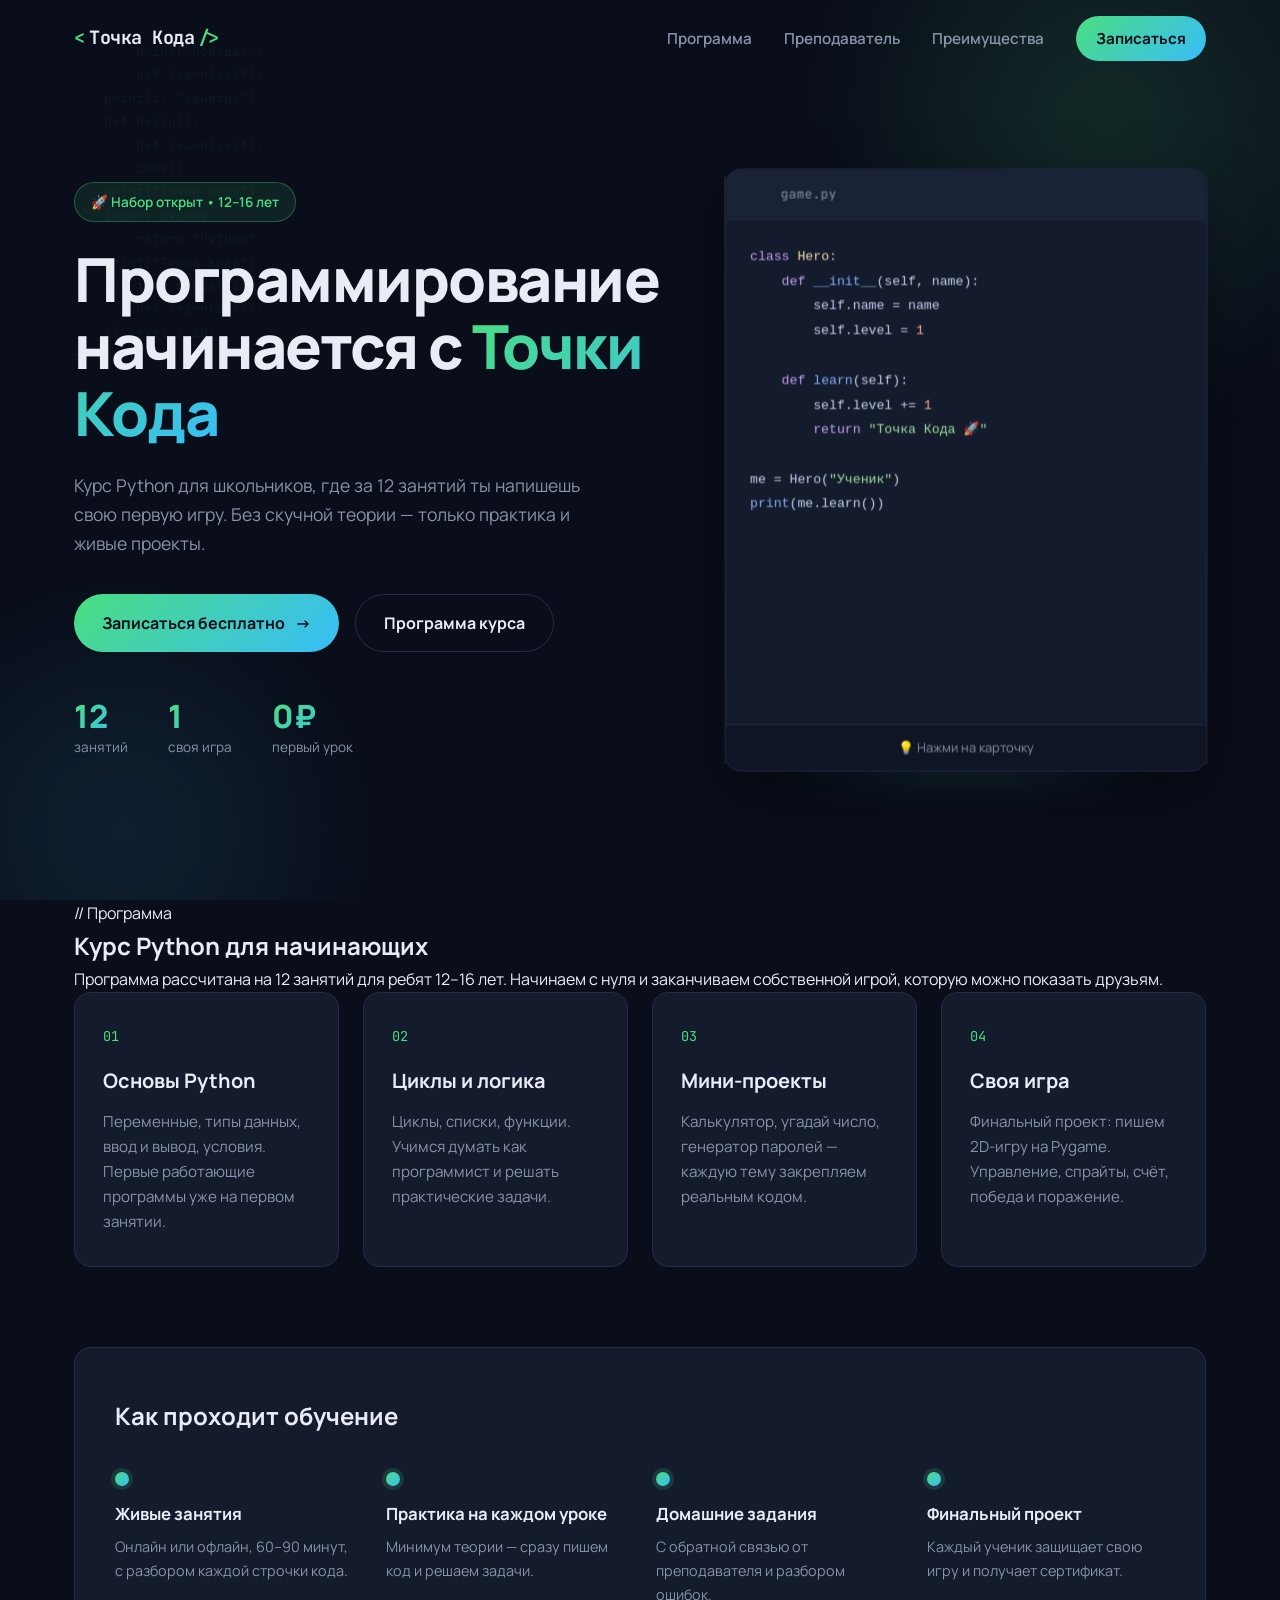
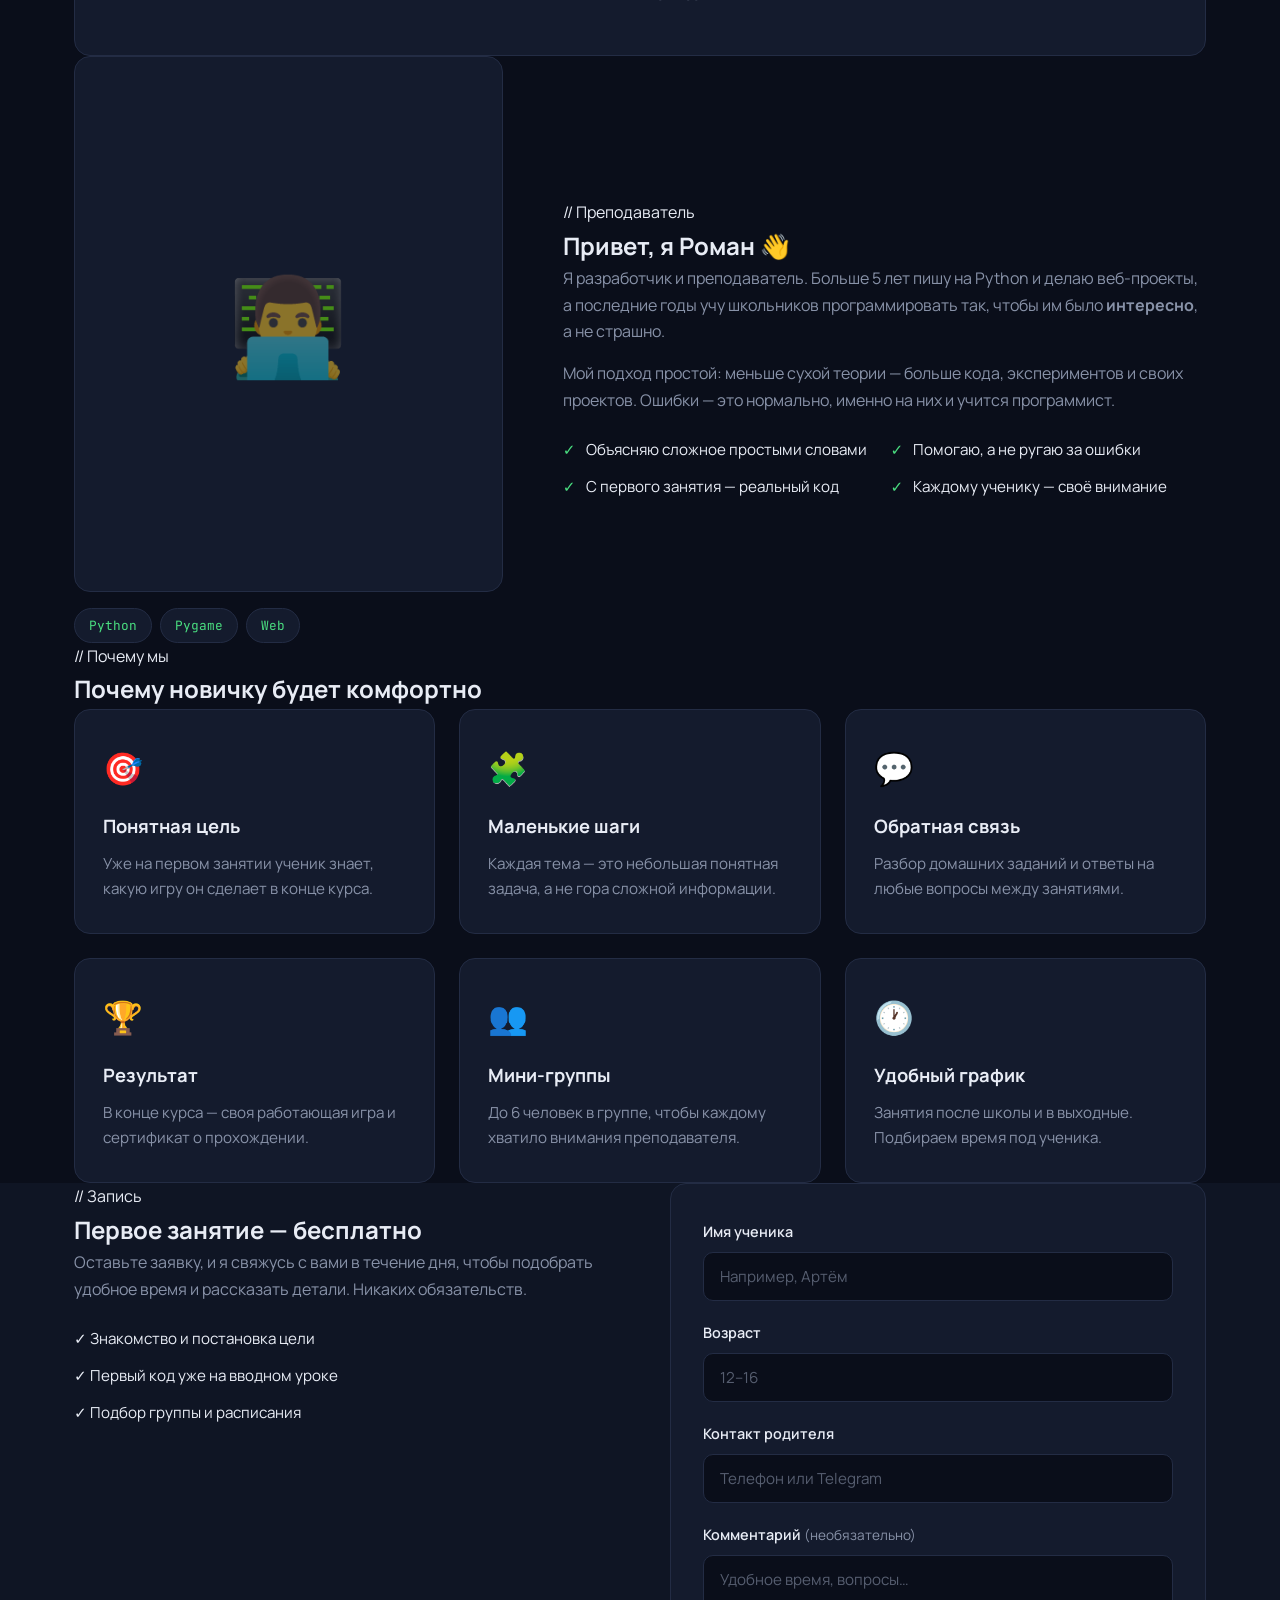
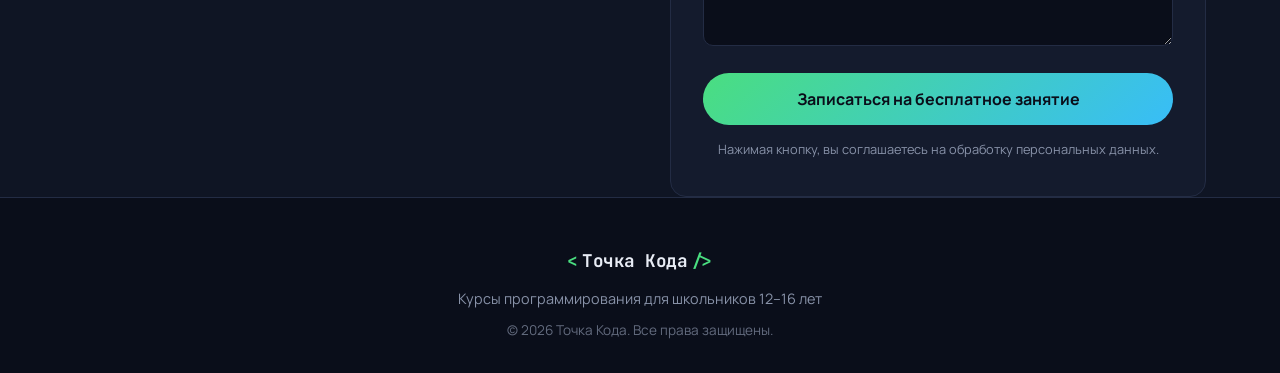
==== index.html @ 263e60bb "Update index.html" ====
<!DOCTYPE html>
<html lang="ru">
<head>
    <meta charset="UTF-8">
    <meta name="viewport" content="width=device-width, initial-scale=1.0">
    <title>Точка Кода — Курсы программирования для школьников</title>
    <meta name="description" content="Курс Python для начинающих 12–16 лет. Практика, своя игра и 12 занятий. Первое занятие бесплатно!">
    <link rel="stylesheet" href="style.css">
    <link rel="preconnect" href="https://fonts.googleapis.com">
    <link rel="preconnect" href="https://fonts.gstatic.com" crossorigin>
    <link href="https://fonts.googleapis.com/css2?family=JetBrains+Mono:wght@400;700&family=Manrope:wght@400;600;700;800&display=swap" rel="stylesheet">
</head>
<body>

<!-- ============ HEADER ============ -->
<header class="header" id="header">
    <div class="container header__inner">
        <a href="#hero" class="logo">
            <span class="logo__bracket">&lt;</span>
            <span class="logo__text">Точка Кода</span>
            <span class="logo__bracket">/&gt;</span>
        </a>

        <nav class="nav" id="nav">
            <a href="#program" class="nav__link">Программа</a>
            <a href="#teacher" class="nav__link">Преподаватель</a>
            <a href="#advantages" class="nav__link">Преимущества</a>
            <a href="#signup" class="nav__link nav__link--cta">Записаться</a>
        </nav>

        <button class="burger" id="burger" aria-label="Меню">
            <span></span><span></span><span></span>
        </button>
    </div>
</header>

<!-- ============ HERO ============ -->
<section class="hero" id="hero">
    <div class="hero__bg">
        <div class="hero__code-lines" id="codeLines"></div>
    </div>

    <div class="container hero__inner">
        <div class="hero__content">
            <div class="hero__badge">🚀 Набор открыт • 12–16 лет</div>
            <h1 class="hero__title">
                Программирование<br>
                начинается с <span class="accent">Точки Кода</span>
            </h1>
            <p class="hero__subtitle">
                Курс Python для школьников, где за 12 занятий ты напишешь свою первую игру.
                Без скучной теории — только практика и живые проекты.
            </p>
            <div class="hero__actions">
                <a href="#signup" class="btn btn--primary">
                    Записаться бесплатно
                    <span class="btn__arrow">→</span>
                </a>
                <a href="#program" class="btn btn--ghost">Программа курса</a>
            </div>
            <div class="hero__stats">
                <div class="stat">
                    <div class="stat__num">12</div>
                    <div class="stat__label">занятий</div>
                </div>
                <div class="stat">
                    <div class="stat__num">1</div>
                    <div class="stat__label">своя игра</div>
                </div>
                <div class="stat">
                    <div class="stat__num">0₽</div>
                    <div class="stat__label">первый урок</div>
                </div>
            </div>
        </div>

        <!-- ====== ОБЪЁМНАЯ 3D-КАРТОЧКА ====== -->
        <div class="hero__visual">
            <div class="flip-scene" id="flipScene" tabindex="0" role="button" aria-label="Перевернуть карточку">
                <div class="flip-tilt" id="flipTilt">
                    <div class="flip-card" id="flipCard">

                        <!-- Тень под карточкой -->
                        <div class="flip-card__shadow"></div>

                        <!-- Боковые грани (толщина) -->
                        <div class="flip-card__edge flip-card__edge--right"></div>
                        <div class="flip-card__edge flip-card__edge--left"></div>
                        <div class="flip-card__edge flip-card__edge--top"></div>
                        <div class="flip-card__edge flip-card__edge--bottom"></div>

                        <!-- ЛИЦЕВАЯ СТОРОНА -->
                        <div class="flip-card__face flip-card__face--front">
                            <div class="flip-card__bar">
                                <span class="dot dot--red"></span>
                                <span class="dot dot--yellow"></span>
                                <span class="dot dot--green"></span>
                                <span class="flip-card__name">game.py</span>
                            </div>

                            <pre class="flip-card__body"><code><span class="c-key">class</span> <span class="c-cls">Hero</span>:
    <span class="c-key">def</span> <span class="c-fn">__init__</span>(self, name):
        self.name = name
        self.level = <span class="c-num">1</span>

    <span class="c-key">def</span> <span class="c-fn">learn</span>(self):
        self.level += <span class="c-num">1</span>
        <span class="c-key">return</span> <span class="c-str">"Точка Кода 🚀"</span>

me = Hero(<span class="c-str">"Ученик"</span>)
<span class="c-fn">print</span>(me.learn())</code></pre>

                            <div class="flip-card__hint">
                                <span>💡</span> Нажми на карточку
                            </div>

                            <div class="flip-card__shine" id="cardShine"></div>
                        </div>

                        <!-- ОБРАТНАЯ СТОРОНА -->
                        <div class="flip-card__face flip-card__face--back">
                            <div class="flip-card__back-glow"></div>

                            <div class="flip-card__back-head">
                                <div class="flip-card__logo">
                                    <span class="logo__bracket">&lt;</span>
                                    <span class="logo__text">Точка Кода</span>
                                    <span class="logo__bracket">/&gt;</span>
                                </div>
                                <div class="flip-card__subtitle">Курс Python для школьников</div>
                            </div>

                            <ul class="flip-card__features">
                                <li>
                                    <span class="flip-card__icon">🎯</span>
                                    <div>
                                        <b>12 занятий</b>
                                        <small>от нуля до своей игры</small>
                                    </div>
                                </li>
                                <li>
                                    <span class="flip-card__icon">⚡</span>
                                    <div>
                                        <b>Практика сразу</b>
                                        <small>первый код — на 1-м уроке</small>
                                    </div>
                                </li>
                                <li>
                                    <span class="flip-card__icon">👥</span>
                                    <div>
                                        <b>Мини-группы</b>
                                        <small>до 6 человек</small>
                                    </div>
                                </li>
                                <li>
                                    <span class="flip-card__icon">🎁</span>
                                    <div>
                                        <b>Первое занятие — 0₽</b>
                                        <small>без обязательств</small>
                                    </div>
                                </li>
                            </ul>

                            <a href="#signup" class="flip-card__cta">
                                Записаться
                                <span class="btn__arrow">→</span>
                            </a>

                            <div class="flip-card__hint flip-card__hint--back">
                                <span>↩</span> Нажми, чтобы вернуть
                            </div>

                            <div class="flip-card__shine"></div>
                        </div>

                    </div>
                </div>
            </div>
        </div>
        <!-- ====== /ОБЪЁМНАЯ 3D-КАРТОЧКА ====== -->
    </div>
</section>

<!-- ============ PROGRAM ============ -->
<section class="section" id="program">
    <div class="container">
        <div class="section__head reveal">
            <div class="section__tag">// Программа</div>
            <h2 class="section__title">Курс Python для начинающих</h2>
            <p class="section__lead">
                Программа рассчитана на 12 занятий для ребят 12–16 лет.
                Начинаем с нуля и заканчиваем собственной игрой, которую можно показать друзьям.
            </p>
        </div>

        <div class="program-grid">
            <div class="program-card reveal">
                <div class="program-card__num">01</div>
                <h3>Основы Python</h3>
                <p>Переменные, типы данных, ввод и вывод, условия. Первые работающие программы уже на первом занятии.</p>
            </div>
            <div class="program-card reveal">
                <div class="program-card__num">02</div>
                <h3>Циклы и логика</h3>
                <p>Циклы, списки, функции. Учимся думать как программист и решать практические задачи.</p>
            </div>
            <div class="program-card reveal">
                <div class="program-card__num">03</div>
                <h3>Мини-проекты</h3>
                <p>Калькулятор, угадай число, генератор паролей — каждую тему закрепляем реальным кодом.</p>
            </div>
            <div class="program-card reveal">
                <div class="program-card__num">04</div>
                <h3>Своя игра</h3>
                <p>Финальный проект: пишем 2D-игру на Pygame. Управление, спрайты, счёт, победа и поражение.</p>
            </div>
        </div>

        <div class="timeline reveal">
            <h3 class="timeline__title">Как проходит обучение</h3>
            <div class="timeline__items">
                <div class="timeline__item">
                    <div class="timeline__dot"></div>
                    <h4>Живые занятия</h4>
                    <p>Онлайн или офлайн, 60–90 минут, с разбором каждой строчки кода.</p>
                </div>
                <div class="timeline__item">
                    <div class="timeline__dot"></div>
                    <h4>Практика на каждом уроке</h4>
                    <p>Минимум теории — сразу пишем код и решаем задачи.</p>
                </div>
                <div class="timeline__item">
                    <div class="timeline__dot"></div>
                    <h4>Домашние задания</h4>
                    <p>С обратной связью от преподавателя и разбором ошибок.</p>
                </div>
                <div class="timeline__item">
                    <div class="timeline__dot"></div>
                    <h4>Финальный проект</h4>
                    <p>Каждый ученик защищает свою игру и получает сертификат.</p>
                </div>
            </div>
        </div>
    </div>
</section>

<!-- ============ TEACHER ============ -->
<section class="section section--alt" id="teacher">
    <div class="container teacher">
        <div class="teacher__photo reveal">
            <div class="teacher__photo-frame">
                <img src="images/teacher.jpg" alt="Преподаватель Роман" onerror="this.style.display='none'; this.parentElement.classList.add('no-photo');">
                <div class="teacher__placeholder">👨‍💻</div>
            </div>
            <div class="teacher__badges">
                <span>Python</span>
                <span>Pygame</span>
                <span>Web</span>
            </div>
        </div>

        <div class="teacher__content reveal">
            <div class="section__tag">// Преподаватель</div>
            <h2 class="section__title">Привет, я Роман 👋</h2>
            <p>
                Я разработчик и преподаватель. Больше 5 лет пишу на Python и делаю веб-проекты,
                а последние годы учу школьников программировать так, чтобы им было <b>интересно</b>,
                а не страшно.
            </p>
            <p>
                Мой подход простой: меньше сухой теории — больше кода, экспериментов и своих проектов.
                Ошибки — это нормально, именно на них и учится программист.
            </p>
            <div class="teacher__list">
                <div class="teacher__item"><span>✓</span> Объясняю сложное простыми словами</div>
                <div class="teacher__item"><span>✓</span> Помогаю, а не ругаю за ошибки</div>
                <div class="teacher__item"><span>✓</span> С первого занятия — реальный код</div>
                <div class="teacher__item"><span>✓</span> Каждому ученику — своё внимание</div>
            </div>
        </div>
    </div>
</section>

<!-- ============ ADVANTAGES ============ -->
<section class="section" id="advantages">
    <div class="container">
        <div class="section__head reveal">
            <div class="section__tag">// Почему мы</div>
            <h2 class="section__title">Почему новичку будет комфортно</h2>
        </div>

        <div class="advantages">
            <div class="advantage reveal">
                <div class="advantage__icon">🎯</div>
                <h3>Понятная цель</h3>
                <p>Уже на первом занятии ученик знает, какую игру он сделает в конце курса.</p>
            </div>
            <div class="advantage reveal">
                <div class="advantage__icon">🧩</div>
                <h3>Маленькие шаги</h3>
                <p>Каждая тема — это небольшая понятная задача, а не гора сложной информации.</p>
            </div>
            <div class="advantage reveal">
                <div class="advantage__icon">💬</div>
                <h3>Обратная связь</h3>
                <p>Разбор домашних заданий и ответы на любые вопросы между занятиями.</p>
            </div>
            <div class="advantage reveal">
                <div class="advantage__icon">🏆</div>
                <h3>Результат</h3>
                <p>В конце курса — своя работающая игра и сертификат о прохождении.</p>
            </div>
            <div class="advantage reveal">
                <div class="advantage__icon">👥</div>
                <h3>Мини-группы</h3>
                <p>До 6 человек в группе, чтобы каждому хватило внимания преподавателя.</p>
            </div>
            <div class="advantage reveal">
                <div class="advantage__icon">🕐</div>
                <h3>Удобный график</h3>
                <p>Занятия после школы и в выходные. Подбираем время под ученика.</p>
            </div>
        </div>
    </div>
</section>

<!-- ============ SIGNUP ============ -->
<section class="section section--cta" id="signup">
    <div class="container">
        <div class="signup reveal">
            <div class="signup__info">
                <div class="section__tag">// Запись</div>
                <h2 class="section__title">Первое занятие — бесплатно</h2>
                <p>
                    Оставьте заявку, и я свяжусь с вами в течение дня, чтобы подобрать удобное
                    время и рассказать детали. Никаких обязательств.
                </p>
                <ul class="signup__list">
                    <li>✓ Знакомство и постановка цели</li>
                    <li>✓ Первый код уже на вводном уроке</li>
                    <li>✓ Подбор группы и расписания</li>
                </ul>
            </div>

            <form
                class="form"
                id="signupForm"
                action="https://formspree.io/f/mvkzalkb"
                method="POST"
                novalidate
            >
                <!-- Служебные поля Formspree -->
                <input type="hidden" name="_subject" value="🎓 Новая заявка с сайта Точка Кода">
                <input type="hidden" name="_captcha" value="false">
                <input type="hidden" name="_language" value="ru">

                <div class="form__group">
                    <label for="name">Имя ученика</label>
                    <input type="text" id="name" name="name" placeholder="Например, Артём" required>
                    <span class="form__error" data-error-for="name"></span>
                </div>

                <div class="form__group">
                    <label for="age">Возраст</label>
                    <input type="number" id="age" name="age" placeholder="12–16" min="8" max="18" required>
                    <span class="form__error" data-error-for="age"></span>
                </div>

                <div class="form__group">
                    <label for="contact">Контакт родителя</label>
                    <input type="text" id="contact" name="contact" placeholder="Телефон или Telegram" required>
                    <span class="form__error" data-error-for="contact"></span>
                </div>

                <div class="form__group">
                    <label for="comment">Комментарий <span class="optional">(необязательно)</span></label>
                    <textarea id="comment" name="comment" rows="3" placeholder="Удобное время, вопросы…"></textarea>
                </div>

                <button type="submit" class="btn btn--primary btn--full">
                    Записаться на бесплатное занятие
                </button>

                <p class="form__note">
                    Нажимая кнопку, вы соглашаетесь на обработку персональных данных.
                </p>

                <div class="form__success" id="formSuccess">
                    ✅ Спасибо! Заявка отправлена. Я свяжусь с вами в ближайшее время.
                </div>

                <div class="form__error-global" id="formErrorGlobal">
                    ⚠️ Не удалось отправить заявку. Попробуйте ещё раз или напишите мне напрямую.
                </div>
            </form>
        </div>
    </div>
</section>

<!-- ============ FOOTER ============ -->
<footer class="footer">
    <div class="container footer__inner">
        <div class="footer__brand">
            <span class="logo__bracket">&lt;</span>
            <span class="logo__text">Точка Кода</span>
            <span class="logo__bracket">/&gt;</span>
        </div>
        <p class="footer__text">Курсы программирования для школьников 12–16 лет</p>
        <p class="footer__copy">© <span id="year"></span> Точка Кода. Все права защищены.</p>
    </div>
</footer>

<!-- Кнопка наверх -->
<button class="to-top" id="toTop" aria-label="Наверх">↑</button>

<script src="script.js"></script>
</body>
</html>
---- style.css ----
/* ============ RESET & BASE ============ */
*,
*::before,
*::after {
    box-sizing: border-box;
    margin: 0;
    padding: 0;
}

:root {
    --bg: #0a0e1a;
    --bg-alt: #0f1524;
    --surface: #141b2d;
    --surface-2: #1a2236;
    --border: #232c44;
    --text: #e8ecf5;
    --text-muted: #8892a8;
    --accent: #4ade80;
    --accent-2: #38bdf8;
    --accent-3: #a78bfa;
    --gradient: linear-gradient(135deg, #4ade80 0%, #38bdf8 100%);
    --radius: 16px;
    --radius-sm: 10px;
    --shadow: 0 20px 60px rgba(0, 0, 0, 0.4);
    --transition: 0.3s cubic-bezier(0.4, 0, 0.2, 1);
}

html {
    scroll-behavior: smooth;
    scroll-padding-top: 80px;
}

body {
    font-family: 'Manrope', system-ui, -apple-system, sans-serif;
    background: var(--bg);
    color: var(--text);
    line-height: 1.65;
    overflow-x: hidden;
    -webkit-font-smoothing: antialiased;
}

img { max-width: 100%; display: block; }
a { color: inherit; text-decoration: none; }

.container {
    max-width: 1180px;
    margin: 0 auto;
    padding: 0 24px;
}

.accent {
    background: var(--gradient);
    -webkit-background-clip: text;
    background-clip: text;
    -webkit-text-fill-color: transparent;
}

/* ============ HEADER ============ */
.header {
    position: fixed;
    top: 0; left: 0; right: 0;
    z-index: 100;
    padding: 16px 0;
    transition: var(--transition);
    background: rgba(10, 14, 26, 0);
    backdrop-filter: blur(0);
}

.header.scrolled {
    background: rgba(10, 14, 26, 0.85);
    backdrop-filter: blur(16px);
    border-bottom: 1px solid var(--border);
    padding: 12px 0;
}

.header__inner {
    display: flex;
    align-items: center;
    justify-content: space-between;
}

.logo {
    font-family: 'JetBrains Mono', monospace;
    font-weight: 700;
    font-size: 1.15rem;
    display: flex;
    gap: 4px;
    align-items: center;
    white-space: nowrap;
}

.logo__bracket { color: var(--accent); }
.logo__text { letter-spacing: -0.5px; }

.nav {
    display: flex;
    align-items: center;
    gap: 32px;
}

.nav__link {
    font-size: 0.95rem;
    font-weight: 600;
    color: var(--text-muted);
    transition: color var(--transition);
    position: relative;
}

.nav__link:hover { color: var(--text); }

.nav__link:not(.nav__link--cta)::after {
    content: '';
    position: absolute;
    left: 0; bottom: -6px;
    width: 0; height: 2px;
    background: var(--gradient);
    transition: width var(--transition);
}

.nav__link:not(.nav__link--cta):hover::after { width: 100%; }

.nav__link--cta {
    background: var(--gradient);
    color: #0a0e1a;
    padding: 10px 20px;
    border-radius: 100px;
    font-weight: 700;
    transition: transform var(--transition), box-shadow var(--transition);
}

.nav__link--cta:hover {
    transform: translateY(-2px);
    box-shadow: 0 8px 24px rgba(74, 222, 128, 0.35);
    color: #0a0e1a;
}

.burger {
    display: none;
    flex-direction: column;
    gap: 5px;
    background: none;
    border: none;
    cursor: pointer;
    padding: 8px;
}

.burger span {
    width: 24px; height: 2px;
    background: var(--text);
    border-radius: 2px;
    transition: var(--transition);
}

.burger.active span:nth-child(1) { transform: translateY(7px) rotate(45deg); }
.burger.active span:nth-child(2) { opacity: 0; }
.burger.active span:nth-child(3) { transform: translateY(-7px) rotate(-45deg); }

/* ============ HERO ============ */
.hero {
    position: relative;
    min-height: 100vh;
    display: flex;
    align-items: center;
    padding: 120px 0 80px;
    overflow: hidden;
}

.hero__bg {
    position: absolute;
    inset: 0;
    z-index: 0;
}

.hero__bg::before {
    content: '';
    position: absolute;
    top: -20%; right: -10%;
    width: 600px; height: 600px;
    background: radial-gradient(circle, rgba(74, 222, 128, 0.15) 0%, transparent 70%);
    filter: blur(40px);
}

.hero__bg::after {
    content: '';
    position: absolute;
    bottom: -20%; left: -10%;
    width: 500px; height: 500px;
    background: radial-gradient(circle, rgba(56, 189, 248, 0.12) 0%, transparent 70%);
    filter: blur(40px);
}

.hero__code-lines {
    position: absolute;
    inset: 0;
    font-family: 'JetBrains Mono', monospace;
    font-size: 13px;
    color: rgba(74, 222, 128, 0.06);
    overflow: hidden;
    pointer-events: none;
    white-space: pre;
    line-height: 1.8;
    padding: 40px;
    user-select: none;
}

.hero__inner {
    position: relative;
    z-index: 1;
    display: grid;
    grid-template-columns: 1.1fr 0.9fr;
    gap: 60px;
    align-items: center;
}

.hero__badge {
    display: inline-block;
    padding: 8px 16px;
    background: rgba(74, 222, 128, 0.1);
    border: 1px solid rgba(74, 222, 128, 0.3);
    border-radius: 100px;
    font-size: 0.85rem;
    font-weight: 600;
    color: var(--accent);
    margin-bottom: 24px;
    animation: fadeUp 0.6s ease both;
}

.hero__title {
    font-size: clamp(2.2rem, 5vw, 3.8rem);
    font-weight: 800;
    line-height: 1.1;
    letter-spacing: -1.5px;
    margin-bottom: 24px;
    animation: fadeUp 0.6s 0.1s ease both;
}

.hero__subtitle {
    font-size: 1.1rem;
    color: var(--text-muted);
    max-width: 540px;
    margin-bottom: 36px;
    animation: fadeUp 0.6s 0.2s ease both;
}

.hero__actions {
    display: flex;
    gap: 16px;
    flex-wrap: wrap;
    margin-bottom: 48px;
    animation: fadeUp 0.6s 0.3s ease both;
}

.btn {
    display: inline-flex;
    align-items: center;
    justify-content: center;
    gap: 10px;
    padding: 15px 28px;
    border-radius: 100px;
    font-family: inherit;
    font-size: 1rem;
    font-weight: 700;
    cursor: pointer;
    border: none;
    transition: transform var(--transition), box-shadow var(--transition), background var(--transition);
    white-space: nowrap;
}

.btn--primary {
    background: var(--gradient);
    color: #0a0e1a;
}

.btn--primary:hover {
    transform: translateY(-3px);
    box-shadow: 0 15px 35px rgba(74, 222, 128, 0.4);
}

.btn--primary:active { transform: translateY(-1px); }

.btn__arrow {
    transition: transform var(--transition);
}

.btn--primary:hover .btn__arrow {
    transform: translateX(4px);
}

.btn--ghost {
    background: transparent;
    color: var(--text);
    border: 1px solid var(--border);
}

.btn--ghost:hover {
    background: var(--surface);
    border-color: var(--accent);
}

.btn--full { width: 100%; }

.hero__stats {
    display: flex;
    gap: 40px;
    animation: fadeUp 0.6s 0.4s ease both;
}

.stat__num {
    font-size: 2rem;
    font-weight: 800;
    background: var(--gradient);
    -webkit-background-clip: text;
    background-clip: text;
    -webkit-text-fill-color: transparent;
    line-height: 1;
}

.stat__label {
    font-size: 0.85rem;
    color: var(--text-muted);
    margin-top: 4px;
}

/* ============ 3D FLIP CARD (объёмная) ============ */
.hero__visual {
    animation: fadeUp 0.8s 0.3s ease both;
    perspective: 2000px;
}

.flip-scene {
    width: 100%;
    max-width: 480px;
    margin-left: auto;
    cursor: pointer;
    outline: none;
    perspective: 2000px;
    transition: transform 0.4s ease;
}

.flip-scene:hover { transform: translateY(-4px); }

.flip-scene:focus-visible {
    filter: drop-shadow(0 0 0 3px rgba(74, 222, 128, 0.5));
    border-radius: var(--radius);
}

/* Обёртка, которая наклоняется за мышкой */
.flip-tilt {
    position: relative;
    width: 100%;
    transform-style: preserve-3d;
    transition: transform 0.5s cubic-bezier(0.2, 0.8, 0.25, 1);
    will-change: transform;
}

/* Когда карточка переворачивается — отключаем tilt, чтобы не мешал */
.flip-card.is-flipped ~ * { pointer-events: none; }

.flip-card {
    position: relative;
    width: 100%;
    aspect-ratio: 4 / 5;
    transform-style: preserve-3d;
    transition: transform 1s cubic-bezier(0.2, 0.8, 0.25, 1);
    will-change: transform;
}

.flip-card.is-flipped {
    transform: rotateY(180deg);
}

/* ---------- Тень под карточкой ---------- */
.flip-card__shadow {
    position: absolute;
    left: 8%;
    right: 8%;
    bottom: -22px;
    height: 40px;
    background: radial-gradient(ellipse at center,
        rgba(74, 222, 128, 0.35) 0%,
        rgba(56, 189, 248, 0.2) 40%,
        transparent 75%);
    filter: blur(22px);
    transform: translateZ(-80px);
    pointer-events: none;
    z-index: -2;
}

/* ---------- Боковые грани — создают толщину ---------- */
.flip-card__edge {
    position: absolute;
    background: linear-gradient(135deg, #1e2b45 0%, #131c2e 100%);
    border: 1px solid var(--border);
    pointer-events: none;
    transform-style: preserve-3d;
    backface-visibility: hidden;
}

/* Толщина карточки */
:root { --card-thickness: 18px; }

/* Правая грань */
.flip-card__edge--right {
    top: 8px;
    bottom: 8px;
    right: 0;
    width: var(--card-thickness);
    transform-origin: right center;
    transform: rotateY(-90deg) translateX(var(--card-thickness));
    border-radius: 2px 8px 8px 2px;
    box-shadow: inset -4px 0 12px rgba(0, 0, 0, 0.5);
}

/* Левая грань */
.flip-card__edge--left {
    top: 8px;
    bottom: 8px;
    left: 0;
    width: var(--card-thickness);
    transform-origin: left center;
    transform: rotateY(90deg) translateX(calc(-1 * var(--card-thickness)));
    border-radius: 8px 2px 2px 8px;
    box-shadow: inset 4px 0 12px rgba(0, 0, 0, 0.5);
}

/* Верхняя грань */
.flip-card__edge--top {
    left: 8px;
    right: 8px;
    top: 0;
    height: var(--card-thickness);
    transform-origin: top center;
    transform: rotateX(90deg) translateY(calc(-1 * var(--card-thickness)));
    border-radius: 8px 8px 2px 2px;
    box-shadow: inset 0 4px 12px rgba(0, 0, 0, 0.5);
    background: linear-gradient(180deg, #24314f 0%, #1a2436 100%);
}

/* Нижняя грань */
.flip-card__edge--bottom {
    left: 8px;
    right: 8px;
    bottom: 0;
    height: var(--card-thickness);
    transform-origin: bottom center;
    transform: rotateX(-90deg) translateY(var(--card-thickness));
    border-radius: 2px 2px 8px 8px;
    box-shadow: inset 0 -4px 12px rgba(0, 0, 0, 0.5);
    background: linear-gradient(0deg, #24314f 0%, #1a2436 100%);
}

/* ---------- Общее для обеих сторон ---------- */
.flip-card__face {
    position: absolute;
    inset: 0;
    border-radius: var(--radius);
    border: 1px solid var(--border);
    background: var(--surface);
    box-shadow: var(--shadow);
    -webkit-backface-visibility: hidden;
    backface-visibility: hidden;
    overflow: hidden;
    display: flex;
    flex-direction: column;
    transform-style: preserve-3d;
    /* Толщина: обе стороны разнесены на половину толщины */
    transform: translateZ(calc(var(--card-thickness) / 2));
}

.flip-card__face--front {
    transform: translateZ(calc(var(--card-thickness) / 2));
}

.flip-card__face--back {
    transform: rotateY(180deg) translateZ(calc(var(--card-thickness) / 2));
}

/* ---------- Блик, следящий за курсором ---------- */
.flip-card__shine {
    position: absolute;
    inset: 0;
    pointer-events: none;
    background: radial-gradient(
        circle at var(--shine-x, 50%) var(--shine-y, 50%),
        rgba(255, 255, 255, 0.18) 0%,
        rgba(255, 255, 255, 0.05) 25%,
        transparent 55%
    );
    opacity: 0;
    transition: opacity 0.3s ease;
    mix-blend-mode: overlay;
    border-radius: inherit;
    z-index: 3;
}

.flip-scene:hover .flip-card__shine { opacity: 1; }

/* ---------- Панель «браузера» на лицевой стороне ---------- */
.flip-card__bar {
    display: flex;
    align-items: center;
    gap: 8px;
    padding: 14px 18px;
    background: var(--surface-2);
    border-bottom: 1px solid var(--border);
    flex-shrink: 0;
}

.flip-card__name {
    margin-left: 12px;
    font-family: 'JetBrains Mono', monospace;
    font-size: 0.8rem;
    color: var(--text-muted);
}

.flip-card__body {
    flex: 1;
    padding: 24px;
    font-family: 'JetBrains Mono', monospace;
    font-size: 0.82rem;
    line-height: 1.8;
    color: #cdd6f4;
    overflow: hidden;
    white-space: pre-wrap;
}

.flip-card__hint {
    padding: 12px 18px;
    font-size: 0.8rem;
    color: var(--text-muted);
    text-align: center;
    border-top: 1px solid var(--border);
    background: rgba(10, 14, 26, 0.4);
    flex-shrink: 0;
    animation: hintPulse 2.4s ease-in-out infinite;
}

@keyframes hintPulse {
    0%, 100% { opacity: 0.7; }
    50% { opacity: 1; }
}

/* ---------- Обратная сторона ---------- */
.flip-card__face--back {
    background: linear-gradient(160deg, #101a2e 0%, #0d1524 100%);
    padding: 28px;
    justify-content: space-between;
    position: relative;
}

.flip-card__back-glow {
    position: absolute;
    top: -40%; right: -40%;
    width: 320px; height: 320px;
    background: radial-gradient(circle, rgba(74, 222, 128, 0.25), transparent 70%);
    filter: blur(30px);
    pointer-events: none;
}

.flip-card__back-head {
    position: relative;
    z-index: 1;
    text-align: center;
    margin-bottom: 12px;
}

.flip-card__logo {
    font-family: 'JetBrains Mono', monospace;
    font-weight: 700;
    font-size: 1.1rem;
    display: inline-flex;
    gap: 4px;
    margin-bottom: 6px;
}

.flip-card__subtitle {
    font-size: 0.85rem;
    color: var(--text-muted);
}

.flip-card__features {
    list-style: none;
    display: grid;
    gap: 12px;
    margin: 12px 0;
    position: relative;
    z-index: 1;
}

.flip-card__features li {
    display: flex;
    align-items: center;
    gap: 12px;
    padding: 10px 12px;
    background: rgba(255, 255, 255, 0.03);
    border: 1px solid rgba(255, 255, 255, 0.06);
    border-radius: 12px;
    transition: transform 0.3s ease, background 0.3s ease;
}

.flip-card__features li:hover {
    transform: translateX(4px);
    background: rgba(74, 222, 128, 0.08);
    border-color: rgba(74, 222, 128, 0.25);
}

.flip-card__icon {
    font-size: 1.4rem;
    flex-shrink: 0;
    width: 36px;
    text-align: center;
}

.flip-card__features b {
    display: block;
    font-size: 0.9rem;
    line-height: 1.2;
}

.flip-card__features small {
    font-size: 0.75rem;
    color: var(--text-muted);
}

.flip-card__cta {
    display: inline-flex;
    align-items: center;
    justify-content: center;
    gap: 8px;
    padding: 12px 22px;
    background: var(--gradient);
    color: #0a0e1a;
    font-weight: 700;
    font-size: 0.95rem;
    border-radius: 100px;
    transition: transform 0.3s ease, box-shadow 0.3s ease;
    position: relative;
    z-index: 1;
    margin: 4px auto 8px;
    align-self: center;
}

.flip-card__cta:hover {
    transform: translateY(-2px);
    box-shadow: 0 10px 25px rgba(74, 222, 128, 0.35);
}

.flip-card__cta:hover .btn__arrow { transform: translateX(4px); }
.flip-card__cta .btn__arrow { transition: transform 0.3s ease; }

.flip-card__hint--back {
    border-top-color: rgba(255, 255, 255, 0.08);
    background: transparent;
    animation: none;
    opacity: 0.6;
}

/* Цвета синтаксиса */
.c-key { color: #cba6f7; }
.c-cls { color: #f9e2af; }
.c-fn { color: #89b4fa; }
.c-num { color: #fab387; }
.c-str { color: #a6e3a1; }

/* ---------- Адаптив ---------- */
@media (max-width: 960px) {
    .flip-scene {
        max-width: 420px;
        margin: 0 auto;
    }
    .flip-card { aspect-ratio: 5 / 6; }
    .flip-card__body { font-size: 0.78rem; padding: 18px; }
    .flip-card__features li { padding: 8px 10px; }
    .flip-card__icon { font-size: 1.2rem; width: 30px; }
    :root { --card-thickness: 14px; }
}

/* На тач-устройствах tilt выключаем — оставляем только переворот */
@media (hover: none) {
    .flip-tilt { transform: none !important; }
    .flip-card__shine { display: none; }
}

/* ============ PROGRAM ============ */
.program-grid {
    display: grid;
    grid-template-columns: repeat(auto-fit, minmax(240px, 1fr));
    gap: 24px;
    margin-bottom: 80px;
}

.program-card {
    background: var(--surface);
    border: 1px solid var(--border);
    border-radius: var(--radius);
    padding: 32px 28px;
    transition: transform var(--transition), border-color var(--transition), box-shadow var(--transition);
    position: relative;
    overflow: hidden;
}

.program-card::before {
    content: '';
    position: absolute;
    top: 0; left: 0;
    width: 100%; height: 3px;
    background: var(--gradient);
    transform: scaleX(0);
    transform-origin: left;
    transition: transform var(--transition);
}

.program-card:hover {
    transform: translateY(-6px);
    border-color: rgba(74, 222, 128, 0.4);
    box-shadow: 0 20px 40px rgba(0, 0, 0, 0.3);
}

.program-card:hover::before { transform: scaleX(1); }

.program-card__num {
    font-family: 'JetBrains Mono', monospace;
    font-size: 0.85rem;
    color: var(--accent);
    margin-bottom: 16px;
}

.program-card h3 {
    font-size: 1.25rem;
    margin-bottom: 12px;
}

.program-card p {
    color: var(--text-muted);
    font-size: 0.95rem;
}

/* Timeline */
.timeline {
    background: var(--surface);
    border: 1px solid var(--border);
    border-radius: var(--radius);
    padding: 48px 40px;
}

.timeline__title {
    font-size: 1.5rem;
    margin-bottom: 36px;
}

.timeline__items {
    display: grid;
    grid-template-columns: repeat(auto-fit, minmax(220px, 1fr));
    gap: 32px;
}

.timeline__item {
    position: relative;
    padding-top: 28px;
}

.timeline__dot {
    position: absolute;
    top: 0; left: 0;
    width: 14px; height: 14px;
    border-radius: 50%;
    background: var(--gradient);
    box-shadow: 0 0 0 4px rgba(74, 222, 128, 0.15);
}

.timeline__item h4 {
    font-size: 1.05rem;
    margin-bottom: 8px;
}

.timeline__item p {
    color: var(--text-muted);
    font-size: 0.9rem;
}

/* ============ TEACHER ============ */
.teacher {
    display: grid;
    grid-template-columns: 0.8fr 1.2fr;
    gap: 60px;
    align-items: center;
}

.teacher__photo-frame {
    position: relative;
    aspect-ratio: 4 / 5;
    border-radius: var(--radius);
    overflow: hidden;
    border: 1px solid var(--border);
    background: var(--surface);
    display: flex;
    align-items: center;
    justify-content: center;
}

.teacher__photo-frame img {
    width: 100%;
    height: 100%;
    object-fit: cover;
}

.teacher__placeholder {
    font-size: 6rem;
    opacity: 0.5;
}

.teacher__photo-frame.no-photo img { display: none; }
.teacher__photo-frame:not(.no-photo) .teacher__placeholder { display: none; }

.teacher__photo {
    position: relative;
}

.teacher__badges {
    display: flex;
    gap: 8px;
    flex-wrap: wrap;
    margin-top: 16px;
}

.teacher__badges span {
    font-family: 'JetBrains Mono', monospace;
    font-size: 0.8rem;
    padding: 6px 14px;
    background: var(--surface);
    border: 1px solid var(--border);
    border-radius: 100px;
    color: var(--accent);
}

.teacher__content p {
    color: var(--text-muted);
    margin-bottom: 16px;
}

.teacher__list {
    display: grid;
    grid-template-columns: 1fr 1fr;
    gap: 12px;
    margin-top: 24px;
}

.teacher__item {
    display: flex;
    gap: 10px;
    align-items: center;
    font-size: 0.95rem;
}

.teacher__item span {
    color: var(--accent);
    font-weight: 700;
}

/* ============ ADVANTAGES ============ */
.advantages {
    display: grid;
    grid-template-columns: repeat(auto-fit, minmax(280px, 1fr));
    gap: 24px;
}

.advantage {
    background: var(--surface);
    border: 1px solid var(--border);
    border-radius: var(--radius);
    padding: 32px 28px;
    transition: transform var(--transition), border-color var(--transition);
}

.advantage:hover {
    transform: translateY(-4px);
    border-color: rgba(56, 189, 248, 0.4);
}

.advantage__icon {
    font-size: 2rem;
    margin-bottom: 16px;
}

.advantage h3 {
    font-size: 1.15rem;
    margin-bottom: 10px;
}

.advantage p {
    color: var(--text-muted);
    font-size: 0.95rem;
}

/* ============ SIGNUP ============ */
.section--cta {
    background: var(--bg-alt);
}

.signup {
    display: grid;
    grid-template-columns: 1fr 1fr;
    gap: 60px;
    align-items: start;
}

.signup__info p {
    color: var(--text-muted);
    margin-bottom: 24px;
}

.signup__list {
    list-style: none;
    display: grid;
    gap: 12px;
}

.signup__list li {
    color: var(--text);
    font-size: 0.95rem;
}

.form {
    background: var(--surface);
    border: 1px solid var(--border);
    border-radius: var(--radius);
    padding: 36px 32px;
    position: relative;
}

.form__group {
    margin-bottom: 20px;
}

.form__group label {
    display: block;
    font-size: 0.9rem;
    font-weight: 600;
    margin-bottom: 8px;
}

.optional {
    color: var(--text-muted);
    font-weight: 400;
    font-size: 0.85rem;
}

.form__group input,
.form__group textarea {
    width: 100%;
    padding: 13px 16px;
    background: var(--bg);
    border: 1px solid var(--border);
    border-radius: var(--radius-sm);
    color: var(--text);
    font-family: inherit;
    font-size: 0.95rem;
    transition: border-color var(--transition), box-shadow var(--transition);
    resize: vertical;
}

.form__group input::placeholder,
.form__group textarea::placeholder {
    color: var(--text-muted);
    opacity: 0.6;
}

.form__group input:focus,
.form__group textarea:focus {
    outline: none;
    border-color: var(--accent);
    box-shadow: 0 0 0 3px rgba(74, 222, 128, 0.15);
}

.form__group.error input,
.form__group.error textarea {
    border-color: #ff5f56;
}

.form__error {
    display: block;
    font-size: 0.82rem;
    color: #ff5f56;
    margin-top: 6px;
    min-height: 0;
}

.form__note {
    font-size: 0.8rem;
    color: var(--text-muted);
    text-align: center;
    margin-top: 14px;
}

.form__success {
    display: none;
    margin-top: 20px;
    padding: 16px;
    background: rgba(74, 222, 128, 0.1);
    border: 1px solid rgba(74, 222, 128, 0.4);
    border-radius: var(--radius-sm);
    color: var(--accent);
    font-size: 0.95rem;
    text-align: center;
}

.form__success.show { display: block; animation: fadeUp 0.4s ease; }

.form__error-global {
    display: none;
    margin-top: 14px;
    padding: 14px 16px;
    background: rgba(255, 95, 86, 0.1);
    border: 1px solid rgba(255, 95, 86, 0.4);
    border-radius: var(--radius-sm);
    color: #ff8a80;
    font-size: 0.9rem;
    text-align: center;
}

.form__error-global.show { display: block; animation: fadeUp 0.4s ease; }

/* ============ FOOTER ============ */
.footer {
    padding: 48px 0 32px;
    border-top: 1px solid var(--border);
    background: var(--bg);
}

.footer__inner {
    text-align: center;
}

.footer__brand {
    font-family: 'JetBrains Mono', monospace;
    font-weight: 700;
    font-size: 1.1rem;
    display: inline-flex;
    gap: 4px;
    margin-bottom: 12px;
}

.footer__text {
    color: var(--text-muted);
    font-size: 0.9rem;
    margin-bottom: 8px;
}

.footer__copy {
    color: var(--text-muted);
    font-size: 0.85rem;
    opacity: 0.7;
}

/* ============ TO TOP ============ */
.to-top {
    position: fixed;
    bottom: 32px;
    right: 32px;
    width: 48px; height: 48px;
    border-radius: 50%;
    background: var(--gradient);
    color: #0a0e1a;
    border: none;
    font-size: 1.3rem;
    font-weight: 700;
    cursor: pointer;
    opacity: 0;
    visibility: hidden;
    transform: translateY(20px);
    transition: var(--transition);
    box-shadow: 0 10px 30px rgba(74, 222, 128, 0.3);
    z-index: 90;
}

.to-top.show {
    opacity: 1;
    visibility: visible;
    transform: translateY(0);
}

.to-top:hover {
    transform: translateY(-4px);
}

/* ============ ANIMATIONS ============ */
@keyframes fadeUp {
    from { opacity: 0; transform: translateY(24px); }
    to { opacity: 1; transform: translateY(0); }
}

.reveal {
    opacity: 0;
    transform: translateY(30px);
    transition: opacity 0.7s ease, transform 0.7s ease;
}

.reveal.visible {
    opacity: 1;
    transform: translateY(0);
}

/* ============ RESPONSIVE ============ */
@media (max-width: 960px) {
    .hero__inner { grid-template-columns: 1fr; gap: 48px; }
    .hero { min-height: auto; padding: 120px 0 60px; }
    .code-card { transform: none; }
    .teacher { grid-template-columns: 1fr; gap: 40px; }
    .teacher__photo { max-width: 380px; }
    .signup { grid-template-columns: 1fr; gap: 40px; }
    .timeline { padding: 36px 28px; }
}

@media (max-width: 720px) {
    .burger { display: flex; }

    .nav {
        position: fixed;
        top: 0; right: 0;
        height: 100vh;
        width: min(320px, 85vw);
        background: var(--surface);
        border-left: 1px solid var(--border);
        flex-direction: column;
        justify-content: center;
        gap: 28px;
        padding: 40px;
        transform: translateX(100%);
        transition: transform var(--transition);
        z-index: 99;
    }

    .nav.open { transform: translateX(0); }

    .nav__link { font-size: 1.15rem; }
    .nav__link--cta { width: 100%; text-align: center; }

    .section { padding: 70px 0; }
    .section__head { margin-bottom: 40px; }
    .hero__stats { gap: 28px; flex-wrap: wrap; }
    .stat__num { font-size: 1.6rem; }
    .teacher__list { grid-template-columns: 1fr; }
    .form { padding: 28px 22px; }
    .timeline__items { grid-template-columns: 1fr; gap: 24px; }
    .to-top { bottom: 20px; right: 20px; width: 44px; height: 44px; }
    .btn { padding: 14px 22px; font-size: 0.95rem; }
}

@media (max-width: 420px) {
    .container { padding: 0 18px; }
    .hero__actions { flex-direction: column; align-items: stretch; }
    .hero__actions .btn { width: 100%; }
}
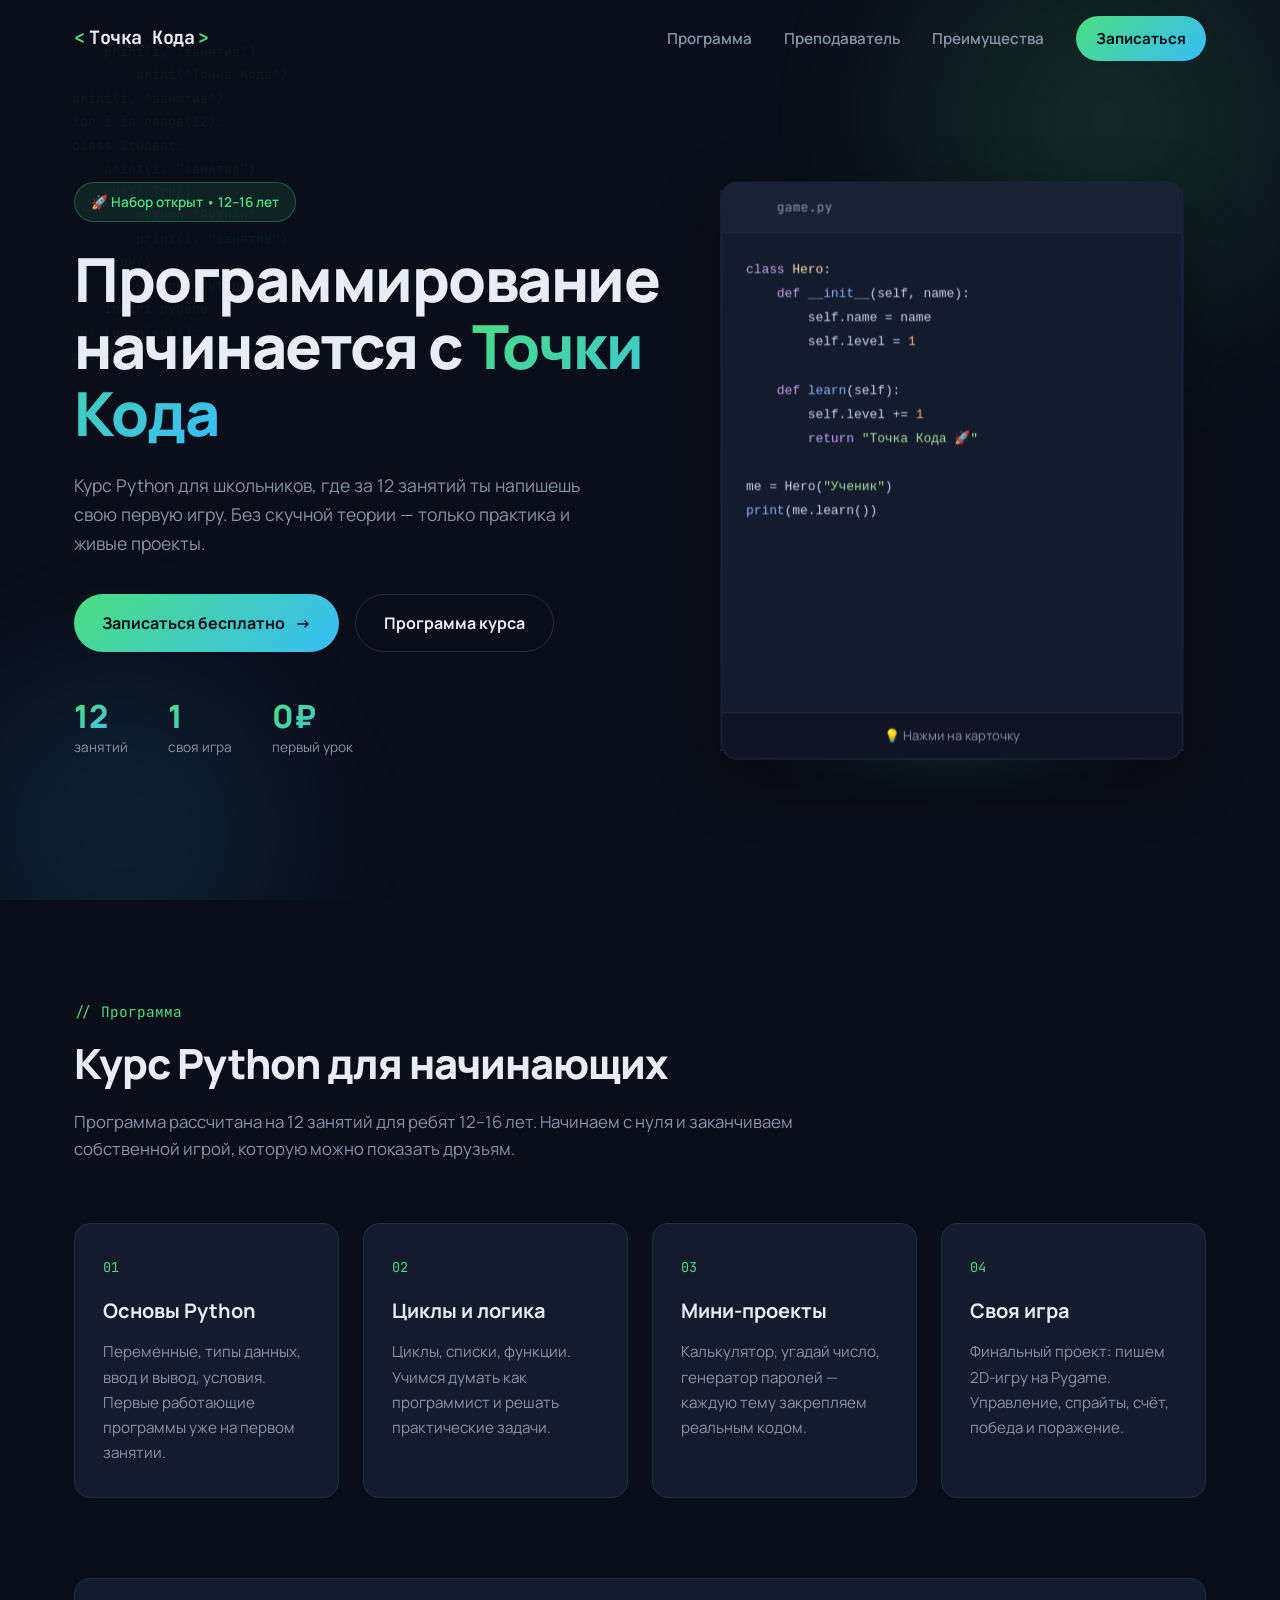
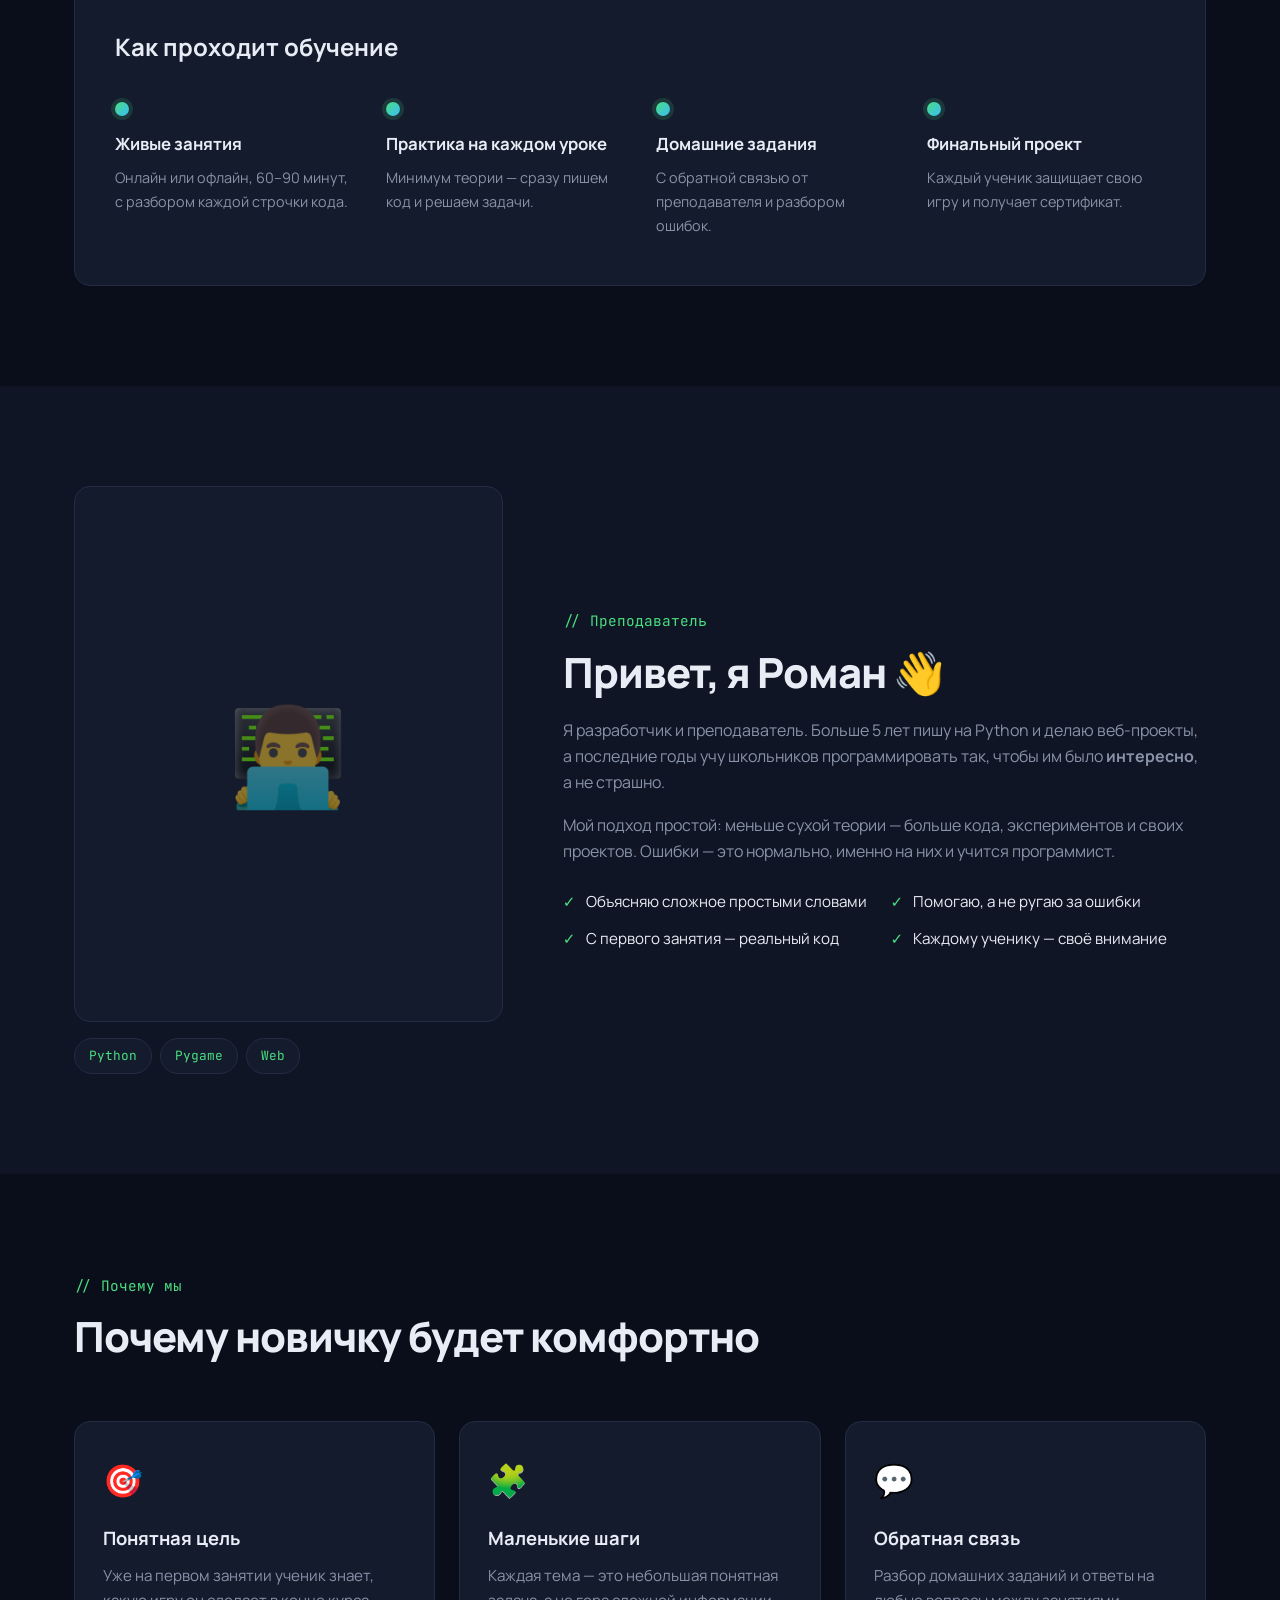
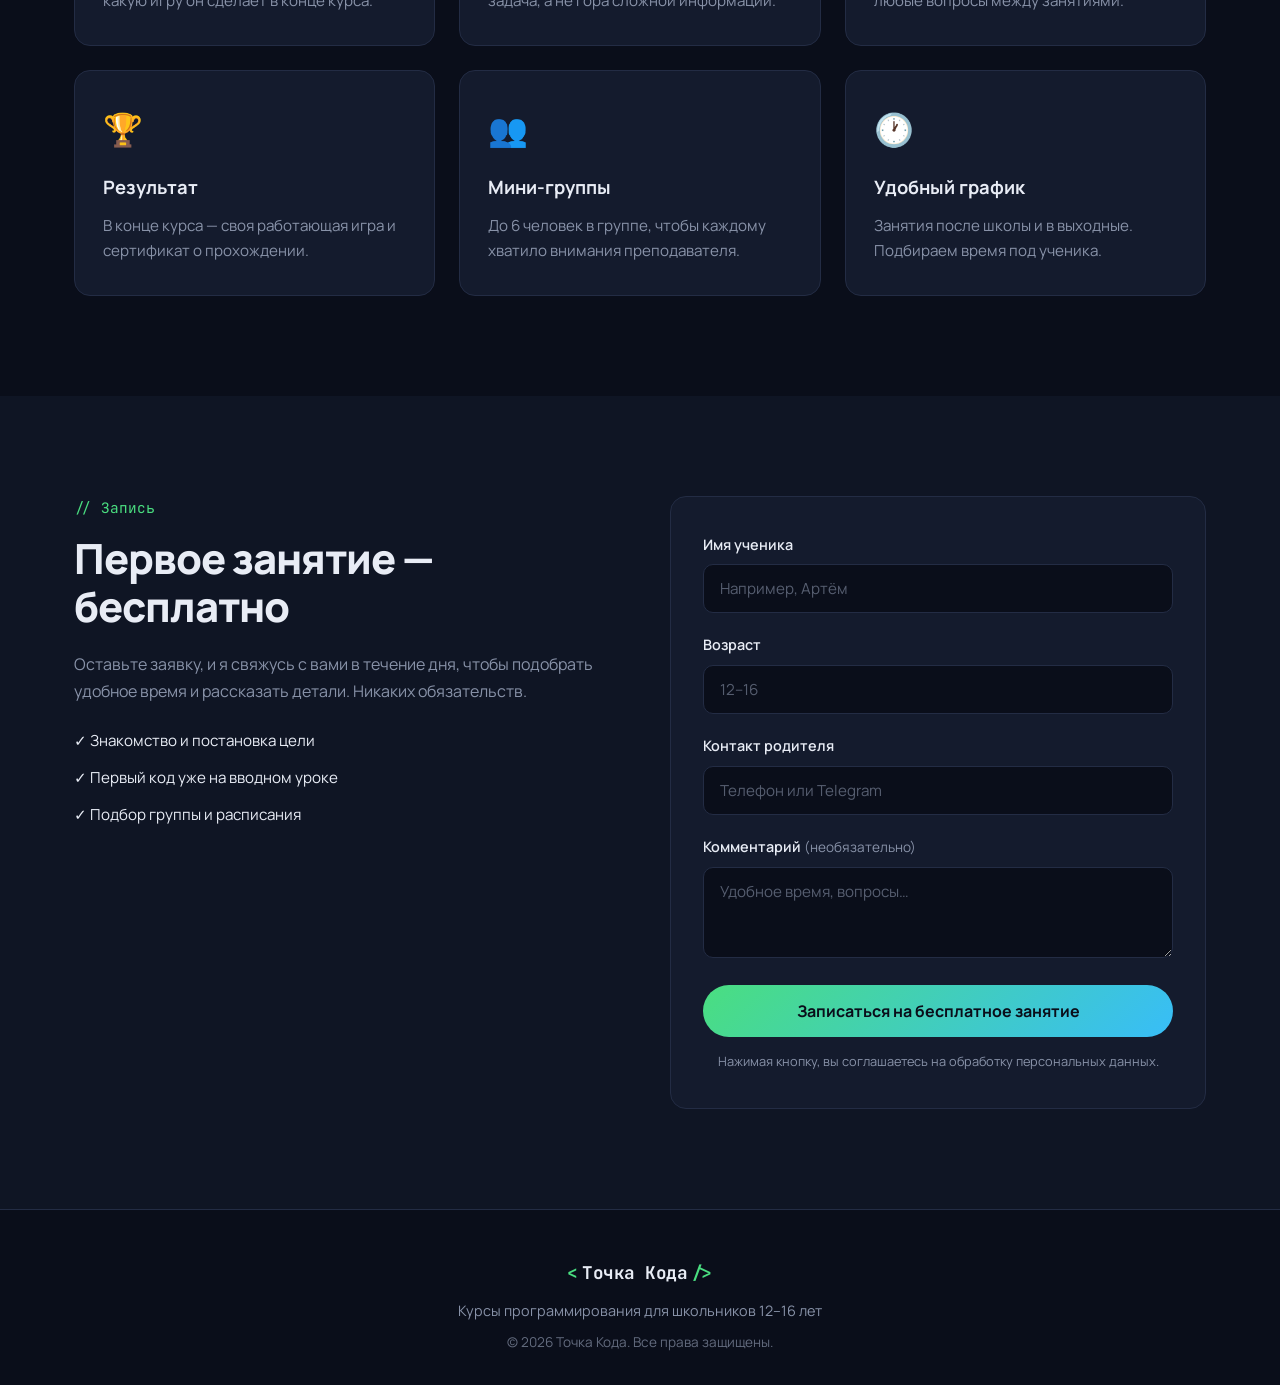
==== commit 9365a6b6: "Update index.html" ====
--- a/index.html
+++ b/index.html
@@ -18,7 +18,7 @@
         <a href="#hero" class="logo">
             <span class="logo__bracket">&lt;</span>
             <span class="logo__text">Точка Кода</span>
-            <span class="logo__bracket">/&gt;</span>
+            <span class="logo__bracket">&gt;</span>
         </a>
 
         <nav class="nav" id="nav">
--- a/style.css
+++ b/style.css
@@ -23,6 +23,7 @@
     --radius-sm: 10px;
     --shadow: 0 20px 60px rgba(0, 0, 0, 0.4);
     --transition: 0.3s cubic-bezier(0.4, 0, 0.2, 1);
+    --card-thickness: 18px;
 }
 
 html {
@@ -207,7 +208,7 @@
     position: relative;
     z-index: 1;
     display: grid;
-    grid-template-columns: 1.1fr 0.9fr;
+    grid-template-columns: 1.05fr 0.95fr;
     gap: 60px;
     align-items: center;
 }
@@ -329,7 +330,7 @@
 
 .flip-scene {
     width: 100%;
-    max-width: 480px;
+    max-width: 460px;
     margin-left: auto;
     cursor: pointer;
     outline: none;
@@ -352,9 +353,6 @@
     transition: transform 0.5s cubic-bezier(0.2, 0.8, 0.25, 1);
     will-change: transform;
 }
-
-/* Когда карточка переворачивается — отключаем tilt, чтобы не мешал */
-.flip-card.is-flipped ~ * { pointer-events: none; }
 
 .flip-card {
     position: relative;
@@ -386,7 +384,7 @@
     z-index: -2;
 }
 
-/* ---------- Боковые грани — создают толщину ---------- */
+/* ---------- Боковые грани — толщина ---------- */
 .flip-card__edge {
     position: absolute;
     background: linear-gradient(135deg, #1e2b45 0%, #131c2e 100%);
@@ -396,10 +394,6 @@
     backface-visibility: hidden;
 }
 
-/* Толщина карточки */
-:root { --card-thickness: 18px; }
-
-/* Правая грань */
 .flip-card__edge--right {
     top: 8px;
     bottom: 8px;
@@ -411,7 +405,6 @@
     box-shadow: inset -4px 0 12px rgba(0, 0, 0, 0.5);
 }
 
-/* Левая грань */
 .flip-card__edge--left {
     top: 8px;
     bottom: 8px;
@@ -423,7 +416,6 @@
     box-shadow: inset 4px 0 12px rgba(0, 0, 0, 0.5);
 }
 
-/* Верхняя грань */
 .flip-card__edge--top {
     left: 8px;
     right: 8px;
@@ -436,7 +428,6 @@
     background: linear-gradient(180deg, #24314f 0%, #1a2436 100%);
 }
 
-/* Нижняя грань */
 .flip-card__edge--bottom {
     left: 8px;
     right: 8px;
@@ -463,8 +454,6 @@
     display: flex;
     flex-direction: column;
     transform-style: preserve-3d;
-    /* Толщина: обе стороны разнесены на половину толщины */
-    transform: translateZ(calc(var(--card-thickness) / 2));
 }
 
 .flip-card__face--front {
@@ -495,7 +484,7 @@
 
 .flip-scene:hover .flip-card__shine { opacity: 1; }
 
-/* ---------- Панель «браузера» на лицевой стороне ---------- */
+/* ---------- Панель «браузера» ---------- */
 .flip-card__bar {
     display: flex;
     align-items: center;
@@ -517,7 +506,7 @@
     flex: 1;
     padding: 24px;
     font-family: 'JetBrains Mono', monospace;
-    font-size: 0.82rem;
+    font-size: 0.8rem;
     line-height: 1.8;
     color: #cdd6f4;
     overflow: hidden;
@@ -543,7 +532,7 @@
 /* ---------- Обратная сторона ---------- */
 .flip-card__face--back {
     background: linear-gradient(160deg, #101a2e 0%, #0d1524 100%);
-    padding: 28px;
+    padding: 26px;
     justify-content: space-between;
     position: relative;
 }
@@ -561,28 +550,28 @@
     position: relative;
     z-index: 1;
     text-align: center;
-    margin-bottom: 12px;
+    margin-bottom: 10px;
 }
 
 .flip-card__logo {
     font-family: 'JetBrains Mono', monospace;
     font-weight: 700;
-    font-size: 1.1rem;
+    font-size: 1.05rem;
     display: inline-flex;
     gap: 4px;
     margin-bottom: 6px;
 }
 
 .flip-card__subtitle {
-    font-size: 0.85rem;
+    font-size: 0.82rem;
     color: var(--text-muted);
 }
 
 .flip-card__features {
     list-style: none;
     display: grid;
-    gap: 12px;
-    margin: 12px 0;
+    gap: 10px;
+    margin: 10px 0;
     position: relative;
     z-index: 1;
 }
@@ -591,7 +580,7 @@
     display: flex;
     align-items: center;
     gap: 12px;
-    padding: 10px 12px;
+    padding: 9px 12px;
     background: rgba(255, 255, 255, 0.03);
     border: 1px solid rgba(255, 255, 255, 0.06);
     border-radius: 12px;
@@ -605,20 +594,20 @@
 }
 
 .flip-card__icon {
-    font-size: 1.4rem;
+    font-size: 1.3rem;
     flex-shrink: 0;
-    width: 36px;
+    width: 34px;
     text-align: center;
 }
 
 .flip-card__features b {
     display: block;
-    font-size: 0.9rem;
+    font-size: 0.88rem;
     line-height: 1.2;
 }
 
 .flip-card__features small {
-    font-size: 0.75rem;
+    font-size: 0.74rem;
     color: var(--text-muted);
 }
 
@@ -627,11 +616,11 @@
     align-items: center;
     justify-content: center;
     gap: 8px;
-    padding: 12px 22px;
+    padding: 11px 22px;
     background: var(--gradient);
     color: #0a0e1a;
     font-weight: 700;
-    font-size: 0.95rem;
+    font-size: 0.92rem;
     border-radius: 100px;
     transition: transform 0.3s ease, box-shadow 0.3s ease;
     position: relative;
@@ -662,23 +651,39 @@
 .c-num { color: #fab387; }
 .c-str { color: #a6e3a1; }
 
-/* ---------- Адаптив ---------- */
-@media (max-width: 960px) {
-    .flip-scene {
-        max-width: 420px;
-        margin: 0 auto;
-    }
-    .flip-card { aspect-ratio: 5 / 6; }
-    .flip-card__body { font-size: 0.78rem; padding: 18px; }
-    .flip-card__features li { padding: 8px 10px; }
-    .flip-card__icon { font-size: 1.2rem; width: 30px; }
-    :root { --card-thickness: 14px; }
-}
-
-/* На тач-устройствах tilt выключаем — оставляем только переворот */
-@media (hover: none) {
-    .flip-tilt { transform: none !important; }
-    .flip-card__shine { display: none; }
+/* ============ SECTIONS ============ */
+.section {
+    padding: 100px 0;
+    position: relative;
+}
+
+.section--alt {
+    background: var(--bg-alt);
+}
+
+.section__head {
+    max-width: 720px;
+    margin-bottom: 60px;
+}
+
+.section__tag {
+    font-family: 'JetBrains Mono', monospace;
+    font-size: 0.9rem;
+    color: var(--accent);
+    margin-bottom: 16px;
+}
+
+.section__title {
+    font-size: clamp(1.8rem, 3.5vw, 2.6rem);
+    font-weight: 800;
+    line-height: 1.15;
+    letter-spacing: -1px;
+    margin-bottom: 20px;
+}
+
+.section__lead {
+    color: var(--text-muted);
+    font-size: 1.05rem;
 }
 
 /* ============ PROGRAM ============ */
@@ -812,9 +817,7 @@
 .teacher__photo-frame.no-photo img { display: none; }
 .teacher__photo-frame:not(.no-photo) .teacher__placeholder { display: none; }
 
-.teacher__photo {
-    position: relative;
-}
+.teacher__photo { position: relative; }
 
 .teacher__badges {
     display: flex;
@@ -1027,9 +1030,7 @@
     background: var(--bg);
 }
 
-.footer__inner {
-    text-align: center;
-}
+.footer__inner { text-align: center; }
 
 .footer__brand {
     font-family: 'JetBrains Mono', monospace;
@@ -1079,9 +1080,7 @@
     transform: translateY(0);
 }
 
-.to-top:hover {
-    transform: translateY(-4px);
-}
+.to-top:hover { transform: translateY(-4px); }
 
 /* ============ ANIMATIONS ============ */
 @keyframes fadeUp {
@@ -1104,11 +1103,20 @@
 @media (max-width: 960px) {
     .hero__inner { grid-template-columns: 1fr; gap: 48px; }
     .hero { min-height: auto; padding: 120px 0 60px; }
-    .code-card { transform: none; }
     .teacher { grid-template-columns: 1fr; gap: 40px; }
     .teacher__photo { max-width: 380px; }
     .signup { grid-template-columns: 1fr; gap: 40px; }
     .timeline { padding: 36px 28px; }
+
+    .flip-scene {
+        max-width: 420px;
+        margin: 0 auto;
+    }
+    .flip-card { aspect-ratio: 5 / 6; }
+    .flip-card__body { font-size: 0.76rem; padding: 18px; }
+    .flip-card__features li { padding: 8px 10px; }
+    .flip-card__icon { font-size: 1.2rem; width: 30px; }
+    :root { --card-thickness: 14px; }
 }
 
 @media (max-width: 720px) {
@@ -1151,3 +1159,9 @@
     .hero__actions { flex-direction: column; align-items: stretch; }
     .hero__actions .btn { width: 100%; }
 }
+
+/* На тач-устройствах tilt выключаем, оставляем только переворот */
+@media (hover: none) {
+    .flip-tilt { transform: none !important; }
+    .flip-card__shine { display: none; }
+}
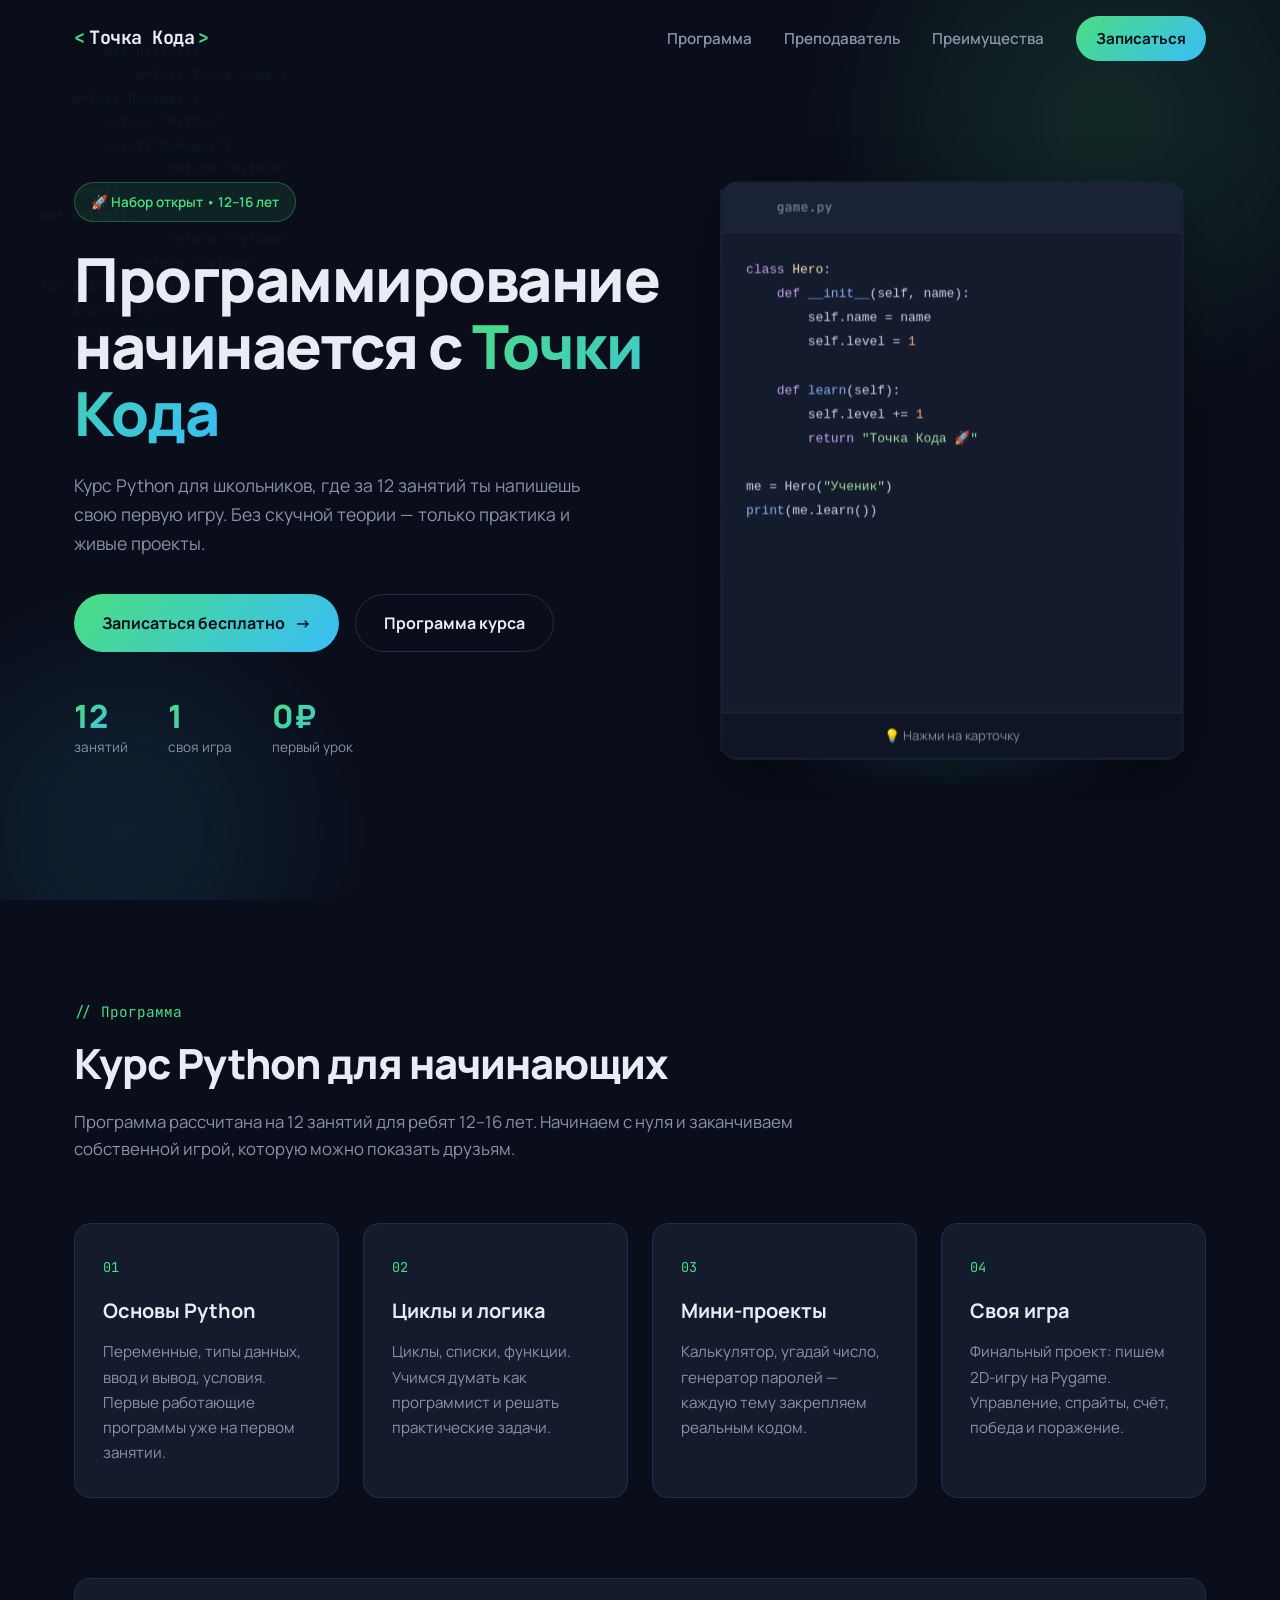
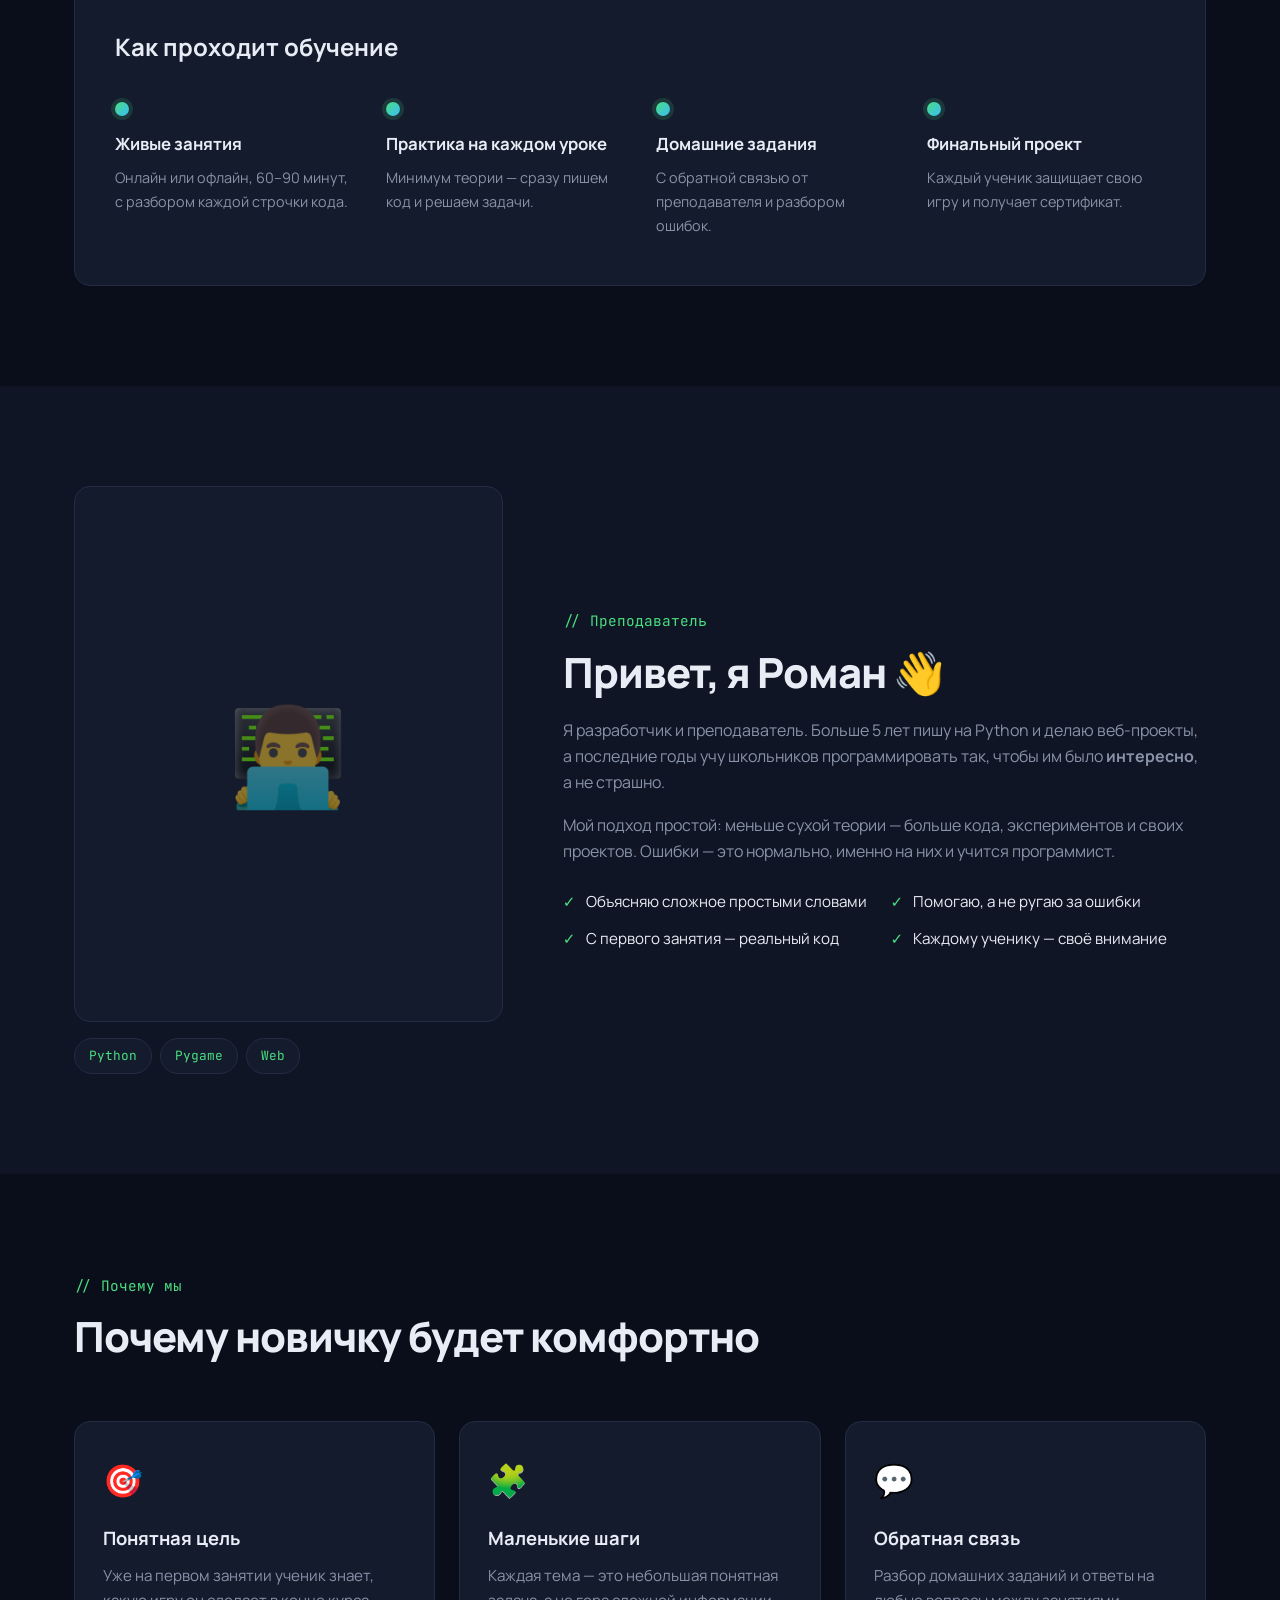
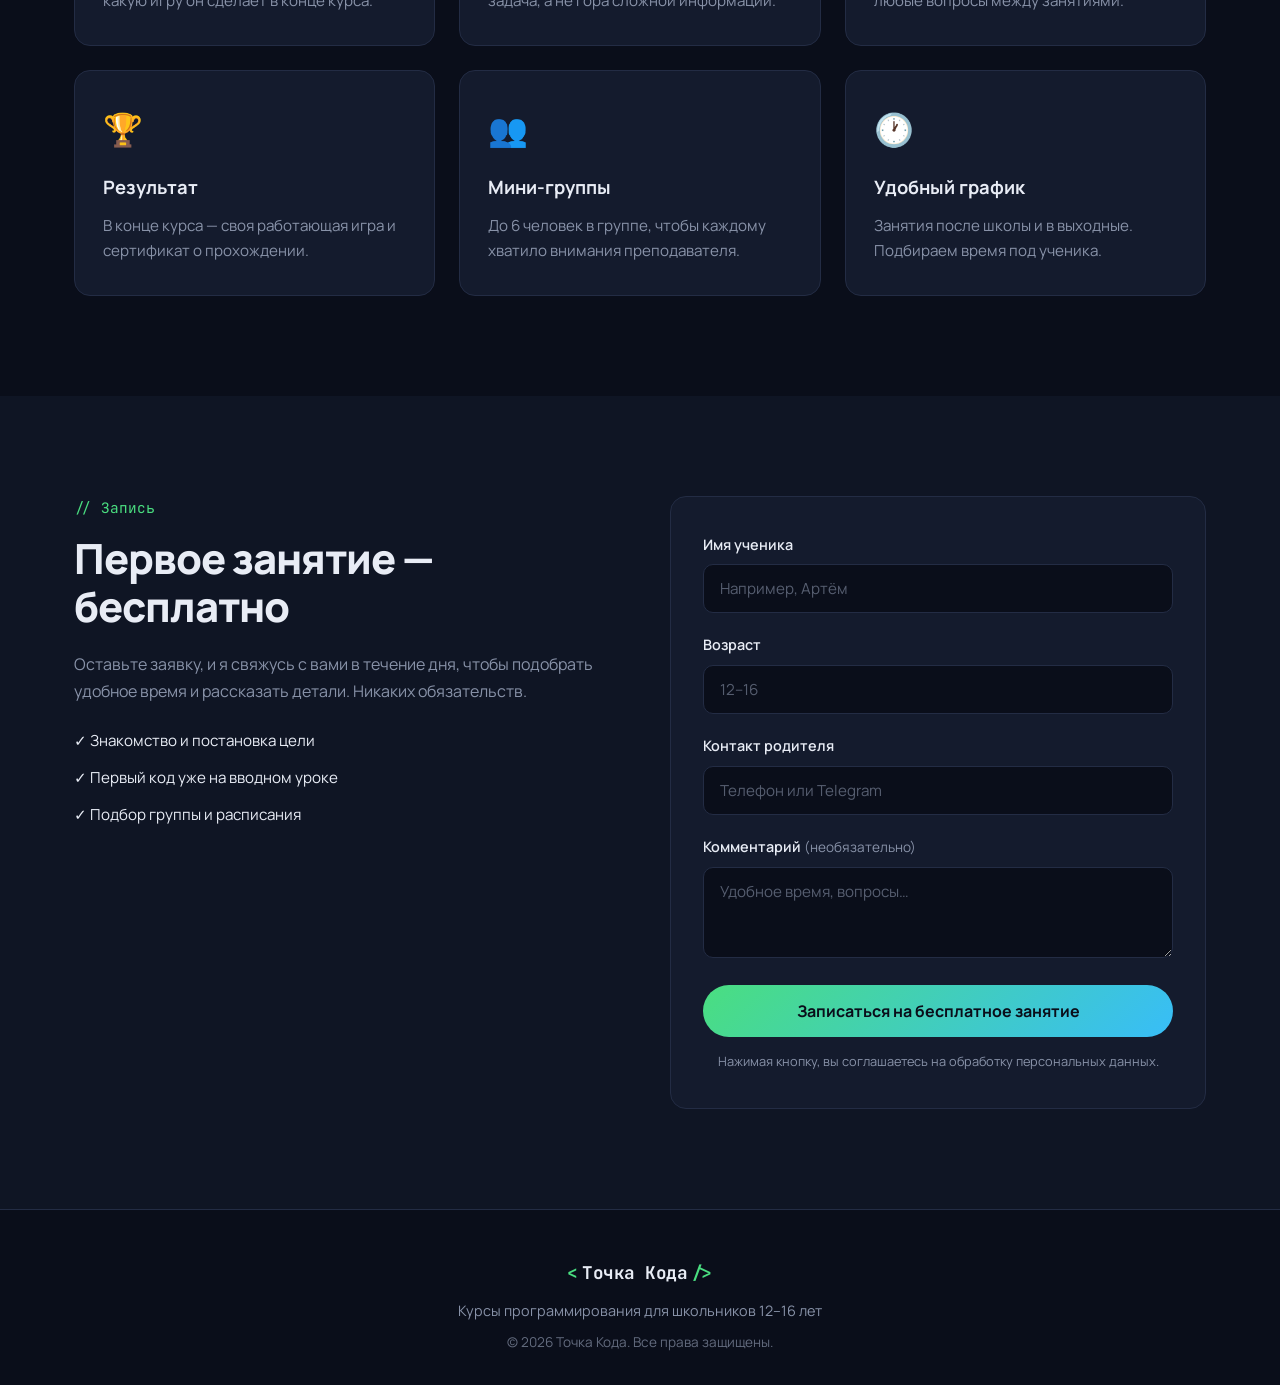
==== commit 5b7de8c2: "Update index.html" ====
--- a/index.html
+++ b/index.html
@@ -3,12 +3,76 @@
 <head>
     <meta charset="UTF-8">
     <meta name="viewport" content="width=device-width, initial-scale=1.0">
-    <title>Точка Кода — Курсы программирования для школьников</title>
-    <meta name="description" content="Курс Python для начинающих 12–16 лет. Практика, своя игра и 12 занятий. Первое занятие бесплатно!">
-    <link rel="stylesheet" href="style.css">
+
+    <!-- ===== Основные SEO-теги ===== -->
+    <title>Точка Кода — курсы программирования для школьников 12–16 лет</title>
+    <meta name="description" content="Онлайн-курс Python для детей 12–16 лет. 12 занятий, своя игра в финале, мини-группы до 6 человек. Первое занятие — бесплатно. Запись открыта!">
+    <meta name="keywords" content="курсы программирования для детей, Python для школьников, обучение программированию, программирование для детей 12 лет, курсы Python для подростков, точка кода">
+    <meta name="author" content="Роман — Точка Кода">
+    <meta name="robots" content="index, follow">
+
+    <!-- ===== Канонический URL (замени на свой после деплоя) ===== -->
+    <link rel="canonical" href="https://ТВОЙ_НИК.github.io/tochka-koda/">
+
+    <!-- ===== Open Graph (для соцсетей и мессенджеров) ===== -->
+    <meta property="og:type" content="website">
+    <meta property="og:title" content="Точка Кода — программирование для школьников 12–16 лет">
+    <meta property="og:description" content="За 12 занятий — от нуля до своей первой игры на Python. Первое занятие бесплатно.">
+    <meta property="og:url" content="https://ТВОЙ_НИК.github.io/tochka-koda/">
+    <meta property="og:image" content="https://ТВОЙ_НИК.github.io/tochka-koda/images/og-cover.jpg">
+    <meta property="og:site_name" content="Точка Кода">
+    <meta property="og:locale" content="ru_RU">
+
+    <!-- ===== Twitter Card ===== -->
+    <meta name="twitter:card" content="summary_large_image">
+    <meta name="twitter:title" content="Точка Кода — программирование для школьников">
+    <meta name="twitter:description" content="За 12 занятий — от нуля до своей первой игры на Python.">
+    <meta name="twitter:image" content="https://ТВОЙ_НИК.github.io/tochka-koda/images/og-cover.jpg">
+
+    <!-- ===== Favicon ===== -->
+    <link rel="icon" type="image/x-icon" href="favicon.ico">
+    <link rel="apple-touch-icon" href="images/apple-touch-icon.png">
+
+    <!-- ===== Тема браузера на мобильных ===== -->
+    <meta name="theme-color" content="#0a0e1a">
+
+    <!-- ===== Шрифты ===== -->
     <link rel="preconnect" href="https://fonts.googleapis.com">
     <link rel="preconnect" href="https://fonts.gstatic.com" crossorigin>
-    <link href="https://fonts.googleapis.com/css2?family=JetBrains+Mono:wght@400;700&family=Manrope:wght@400;600;700;800&display=swap" rel="stylesheet">
+    <link href="https://fonts.googleapis.com/css2?family=JetBrains+Mono:wght@400;700&family=Manrope:wght@400;500;600;700;800&display=swap" rel="stylesheet">
+
+    <!-- ===== Стили ===== -->
+    <link rel="stylesheet" href="style.css">
+
+    <!-- ===== Структурированные данные Schema.org — это важно для поиска! ===== -->
+    <script type="application/ld+json">
+    {
+      "@context": "https://schema.org",
+      "@type": "EducationalOrganization",
+      "name": "Точка Кода",
+      "description": "Курсы программирования Python для школьников 12–16 лет",
+      "url": "https://ТВОЙ_НИК.github.io/tochka-koda/",
+      "logo": "https://ТВОЙ_НИК.github.io/tochka-koda/images/logo.png",
+      "sameAs": [
+        "https://t.me/ТВОЙ_ТЕЛЕГРАМ",
+        "https://vk.com/ТВОЯ_ГРУППА"
+      ],
+      "offers": {
+        "@type": "Course",
+        "name": "Python для начинающих 12–16 лет",
+        "description": "12 занятий от нуля до своей игры на Pygame",
+        "provider": {
+          "@type": "Person",
+          "name": "Роман"
+        }
+      },
+      "aggregateRating": {
+        "@type": "AggregateRating",
+        "ratingValue": "5",
+        "reviewCount": "42"
+      }
+    }
+    </script>
 </head>
 <body>
 
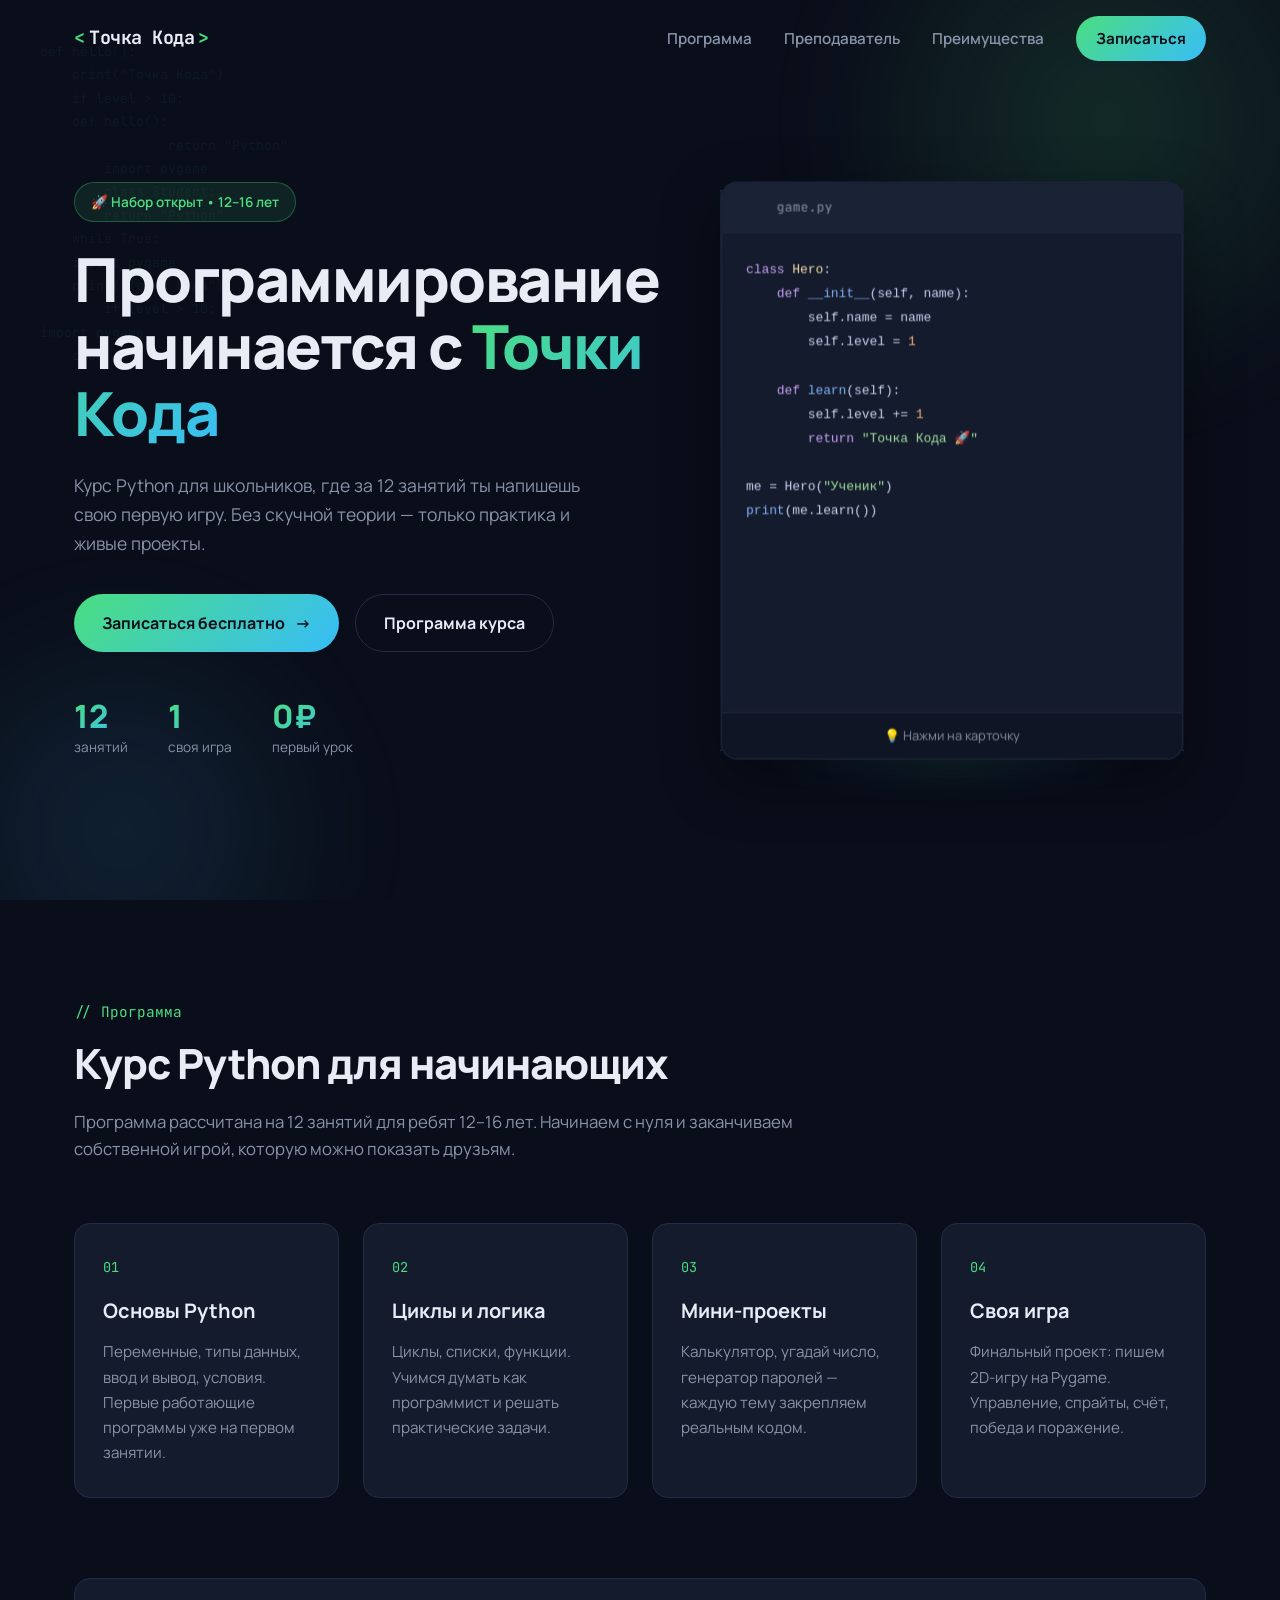
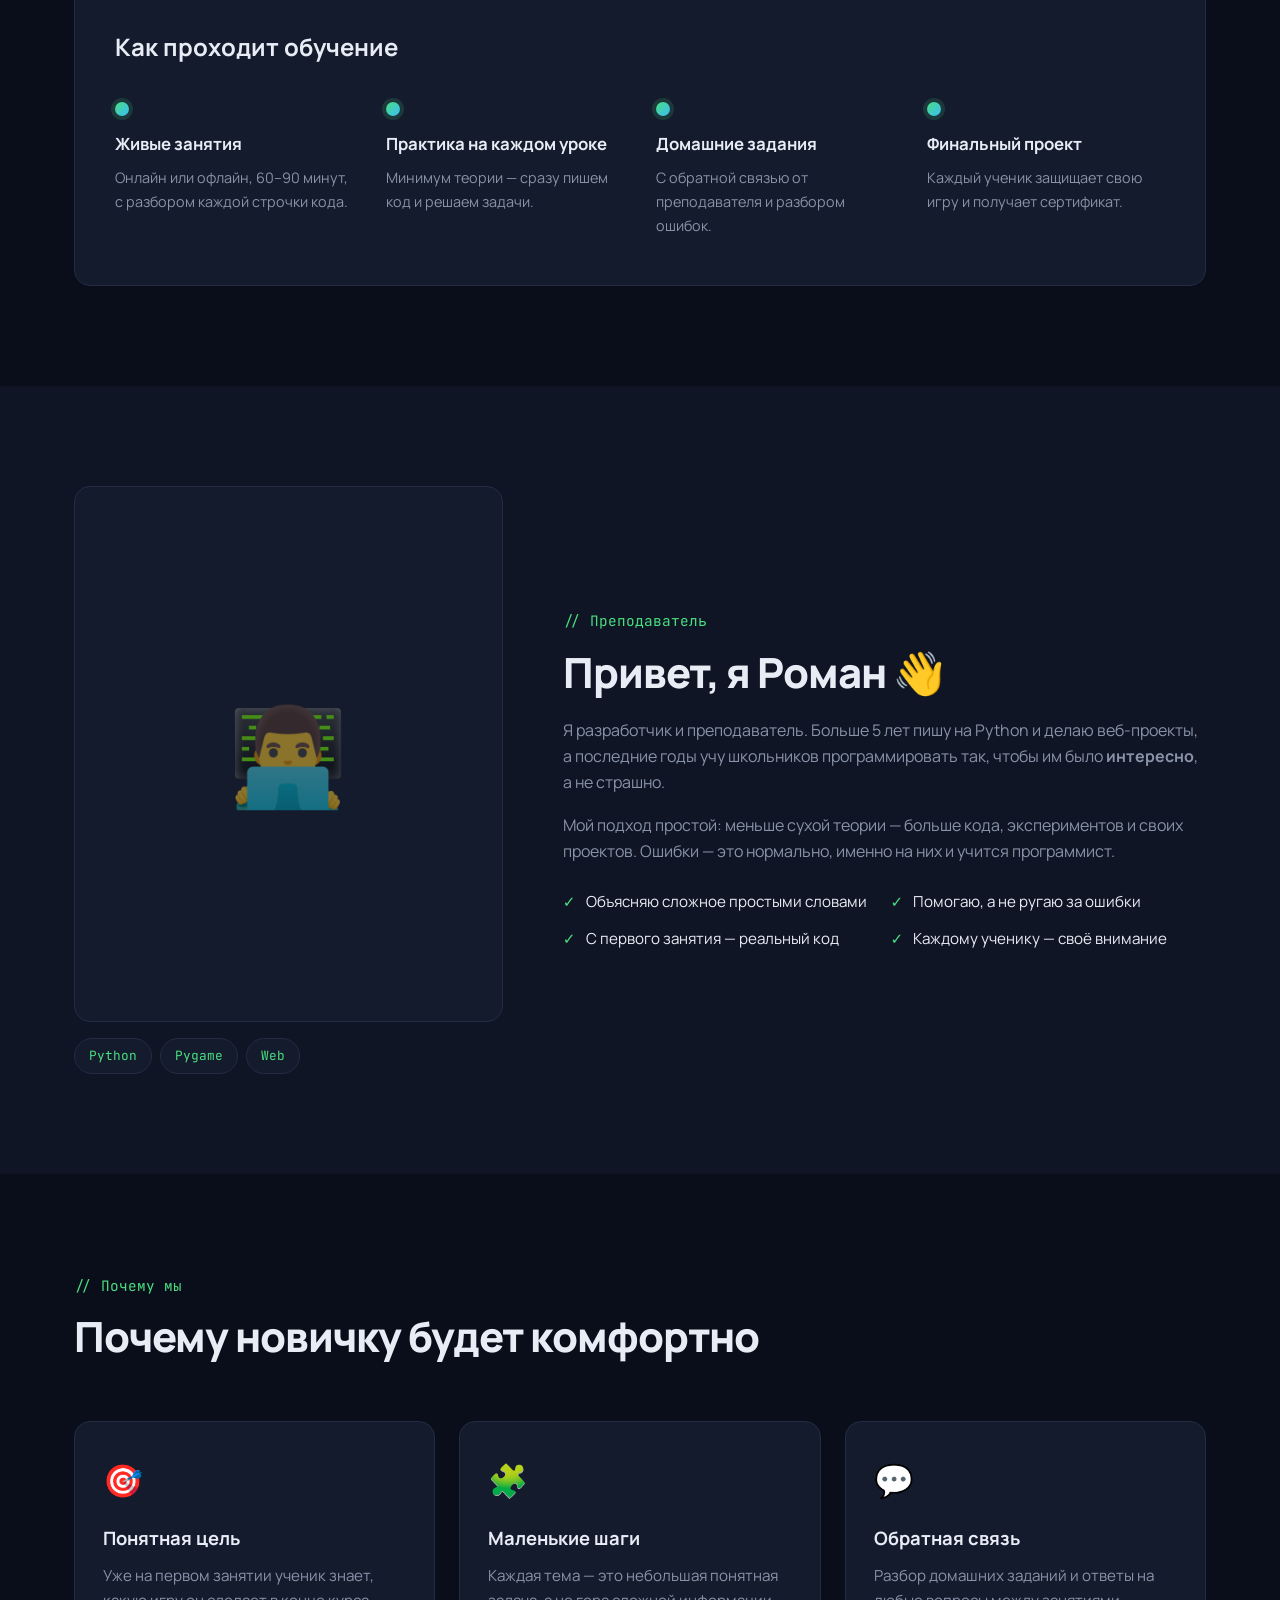
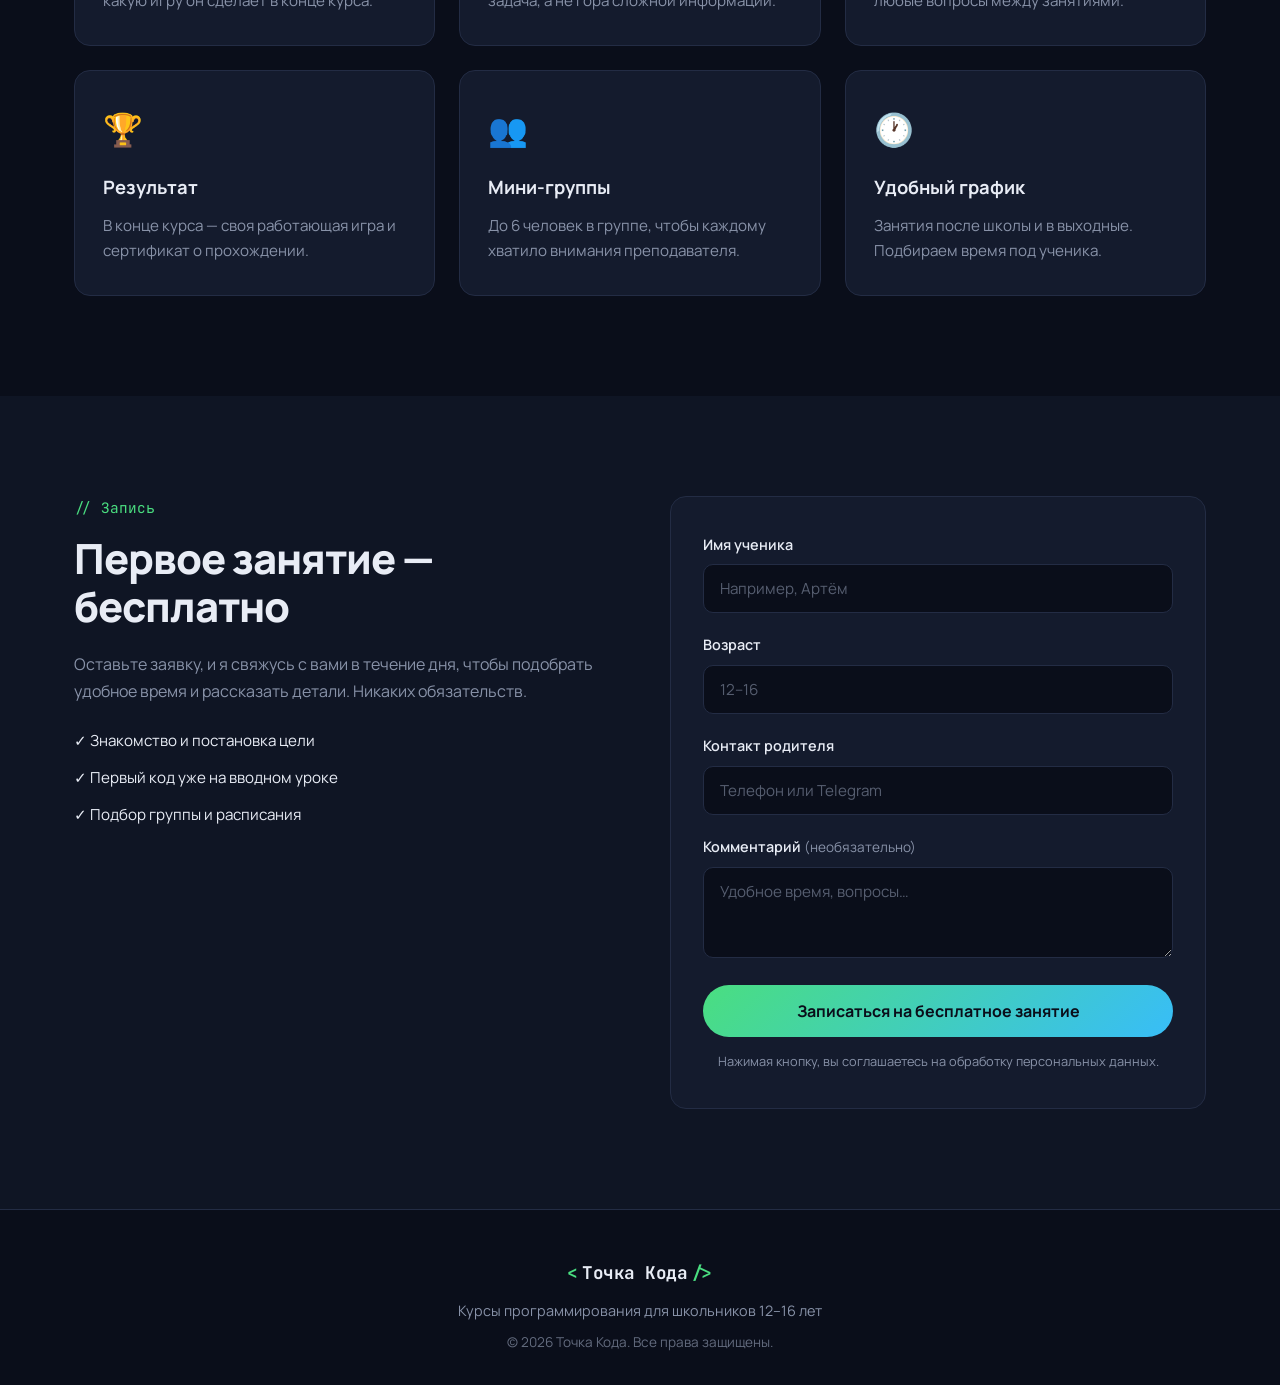
==== commit 2b925215: "Update index.html" ====
--- a/index.html
+++ b/index.html
@@ -3,6 +3,7 @@
 <head>
     <meta charset="UTF-8">
     <meta name="viewport" content="width=device-width, initial-scale=1.0">
+    <meta http-equiv="Content-Type" content="text/html; charset=UTF-8">
 
     <!-- ===== Основные SEO-теги ===== -->
     <title>Точка Кода — курсы программирования для школьников 12–16 лет</title>
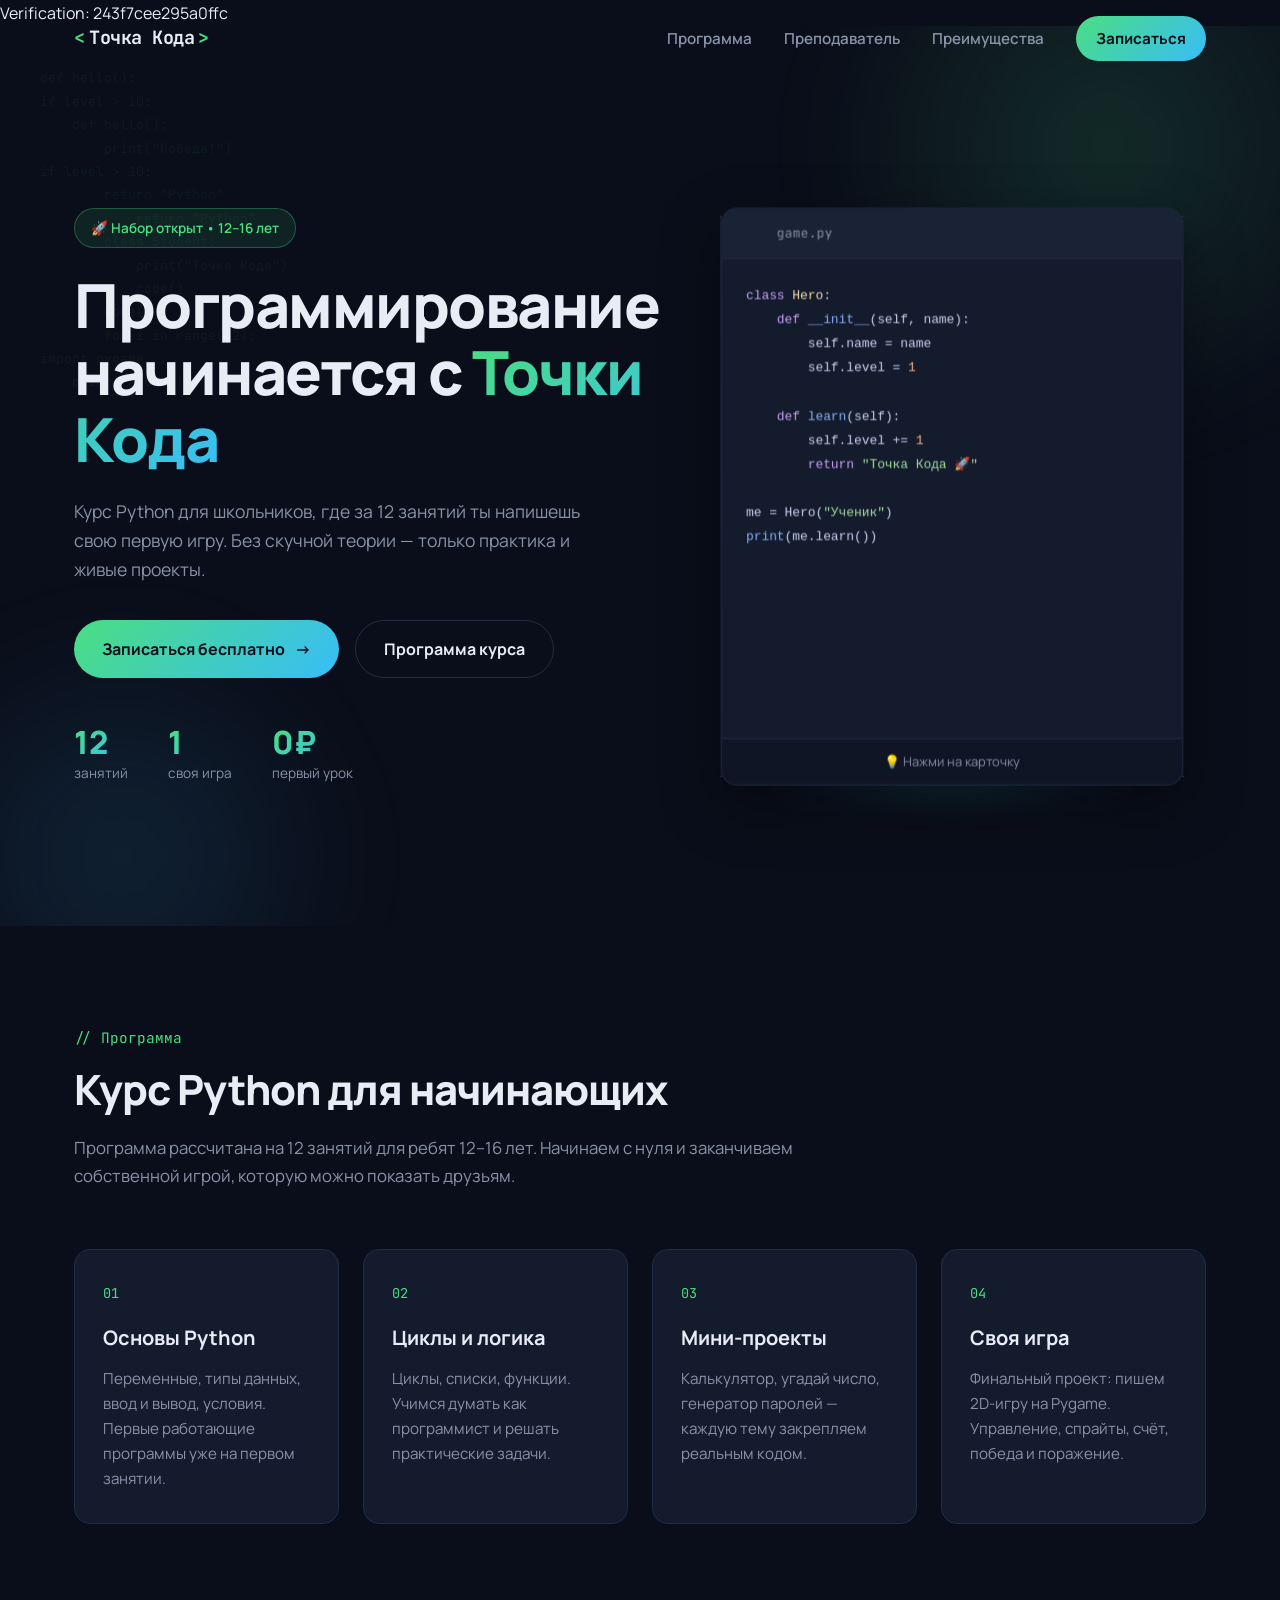
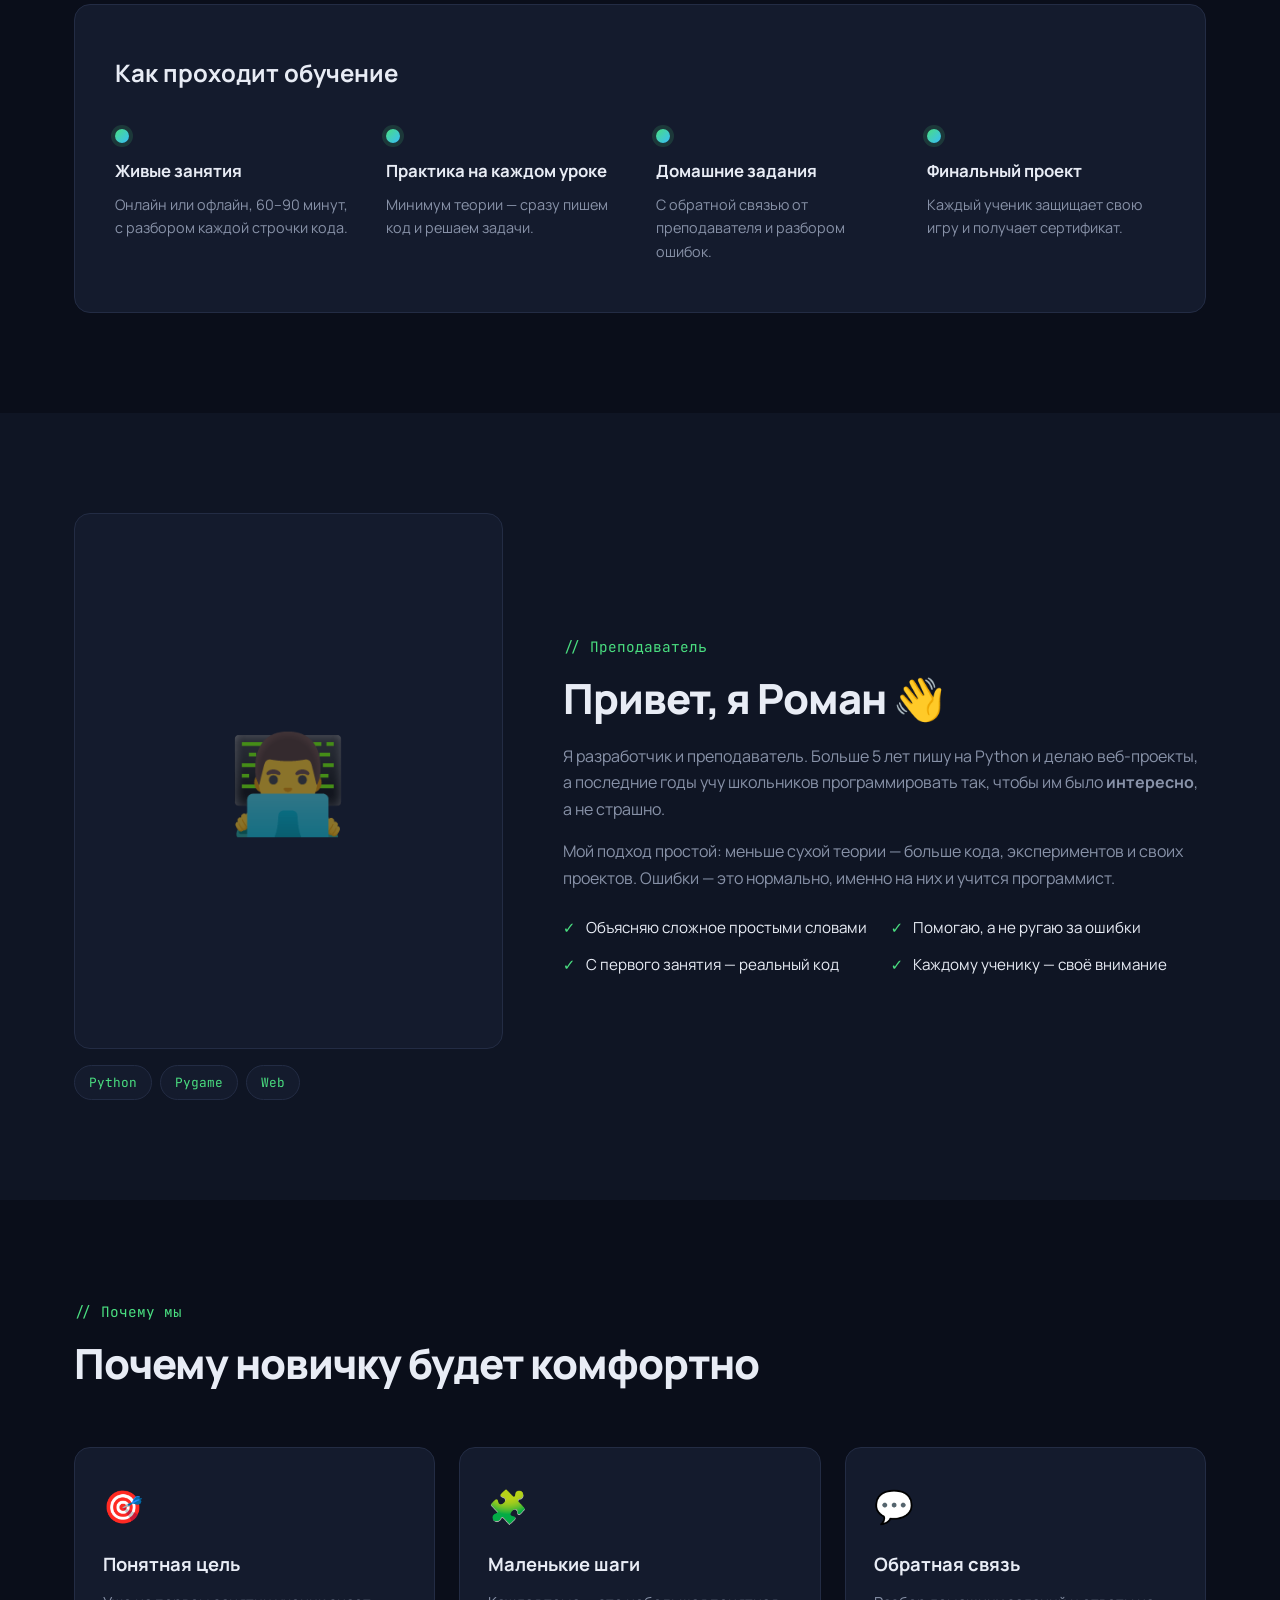
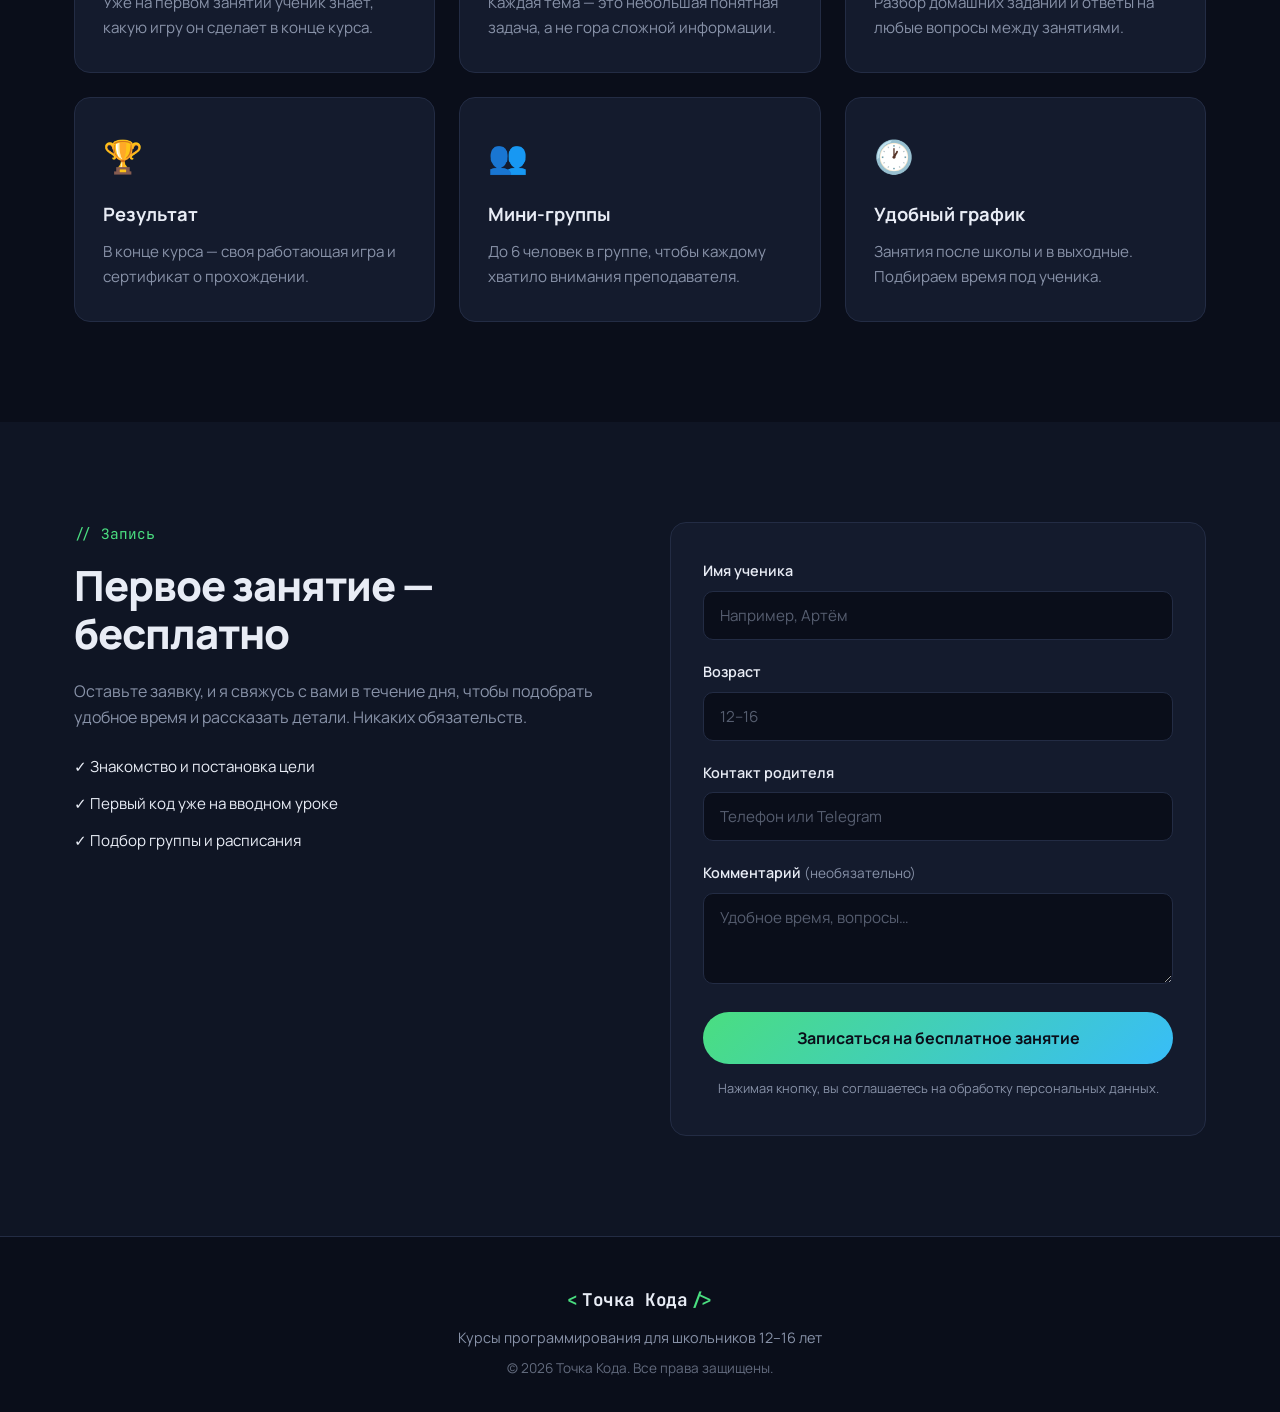
==== commit 452c0b4e: "Update index.html" ====
--- a/index.html
+++ b/index.html
@@ -76,7 +76,7 @@
     </script>
 </head>
 <body>
-
+Verification: 243f7cee295a0ffc
 <!-- ============ HEADER ============ -->
 <header class="header" id="header">
     <div class="container header__inner">
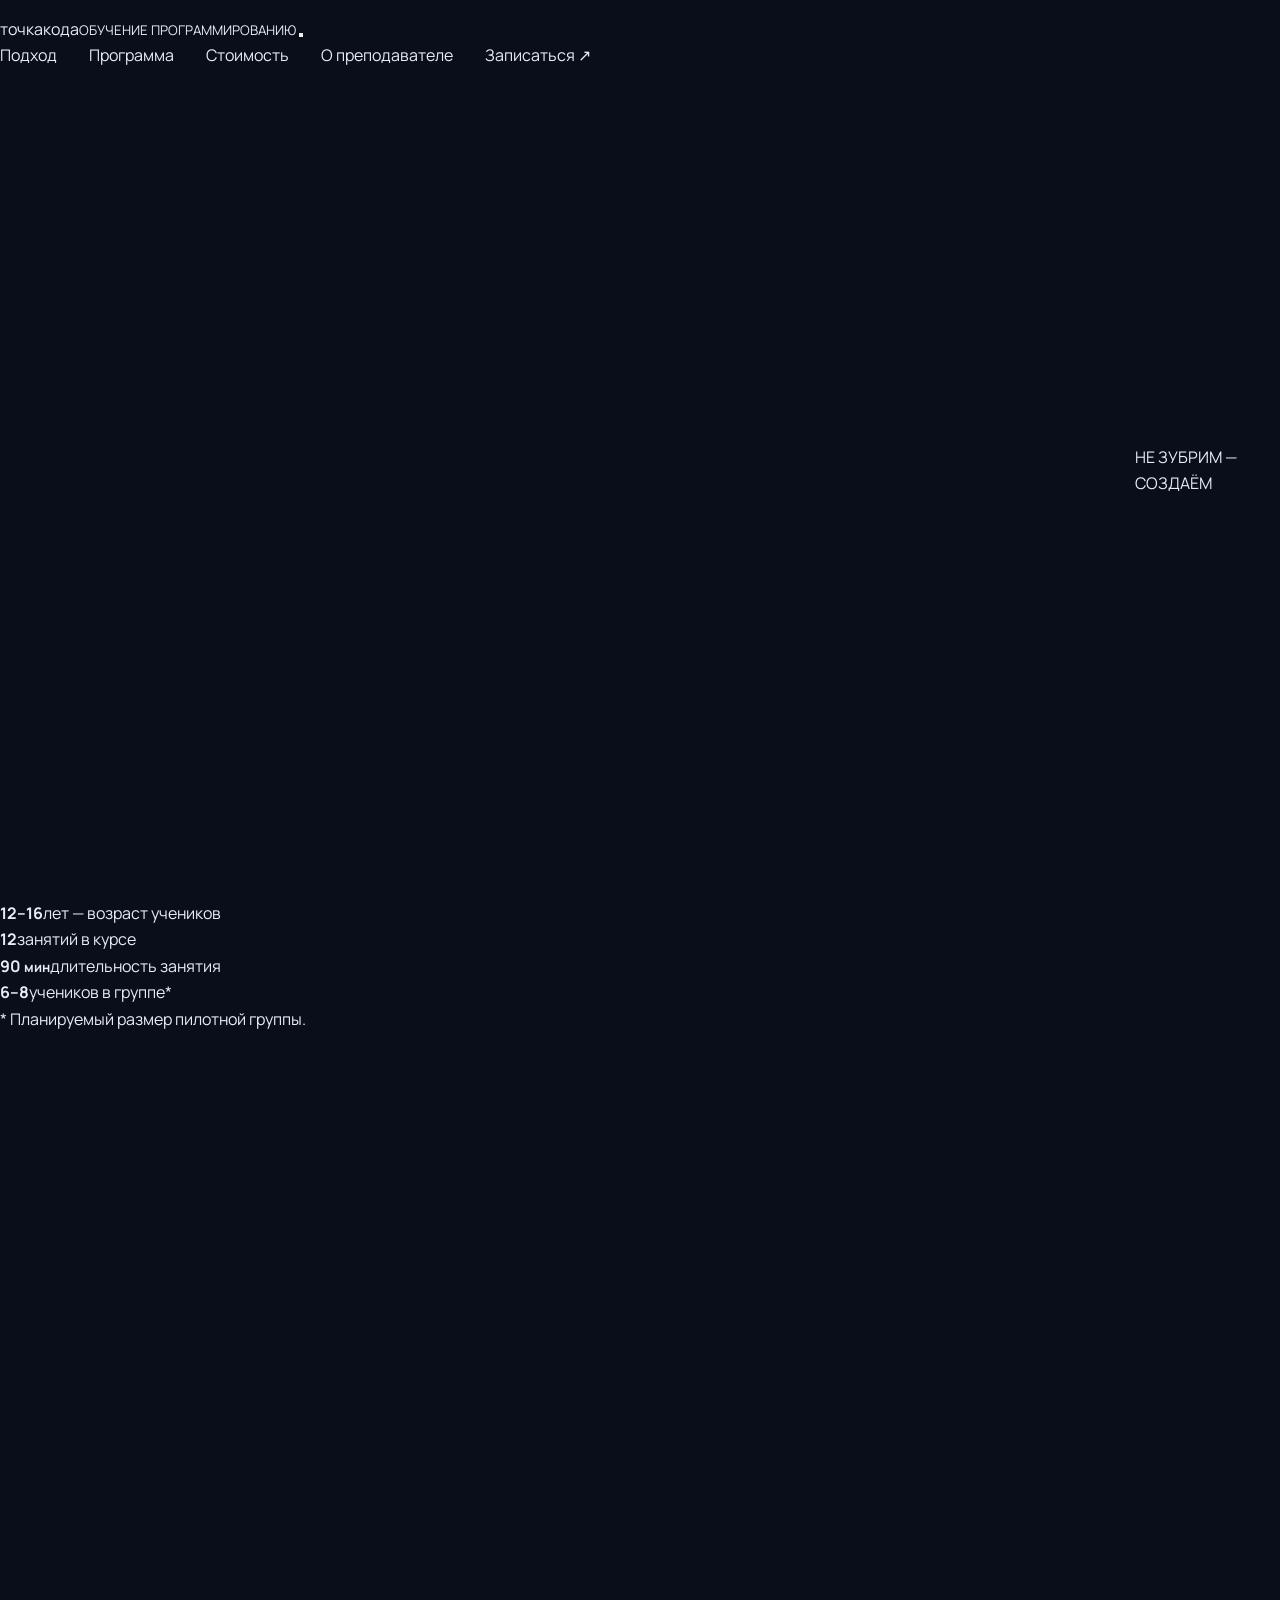
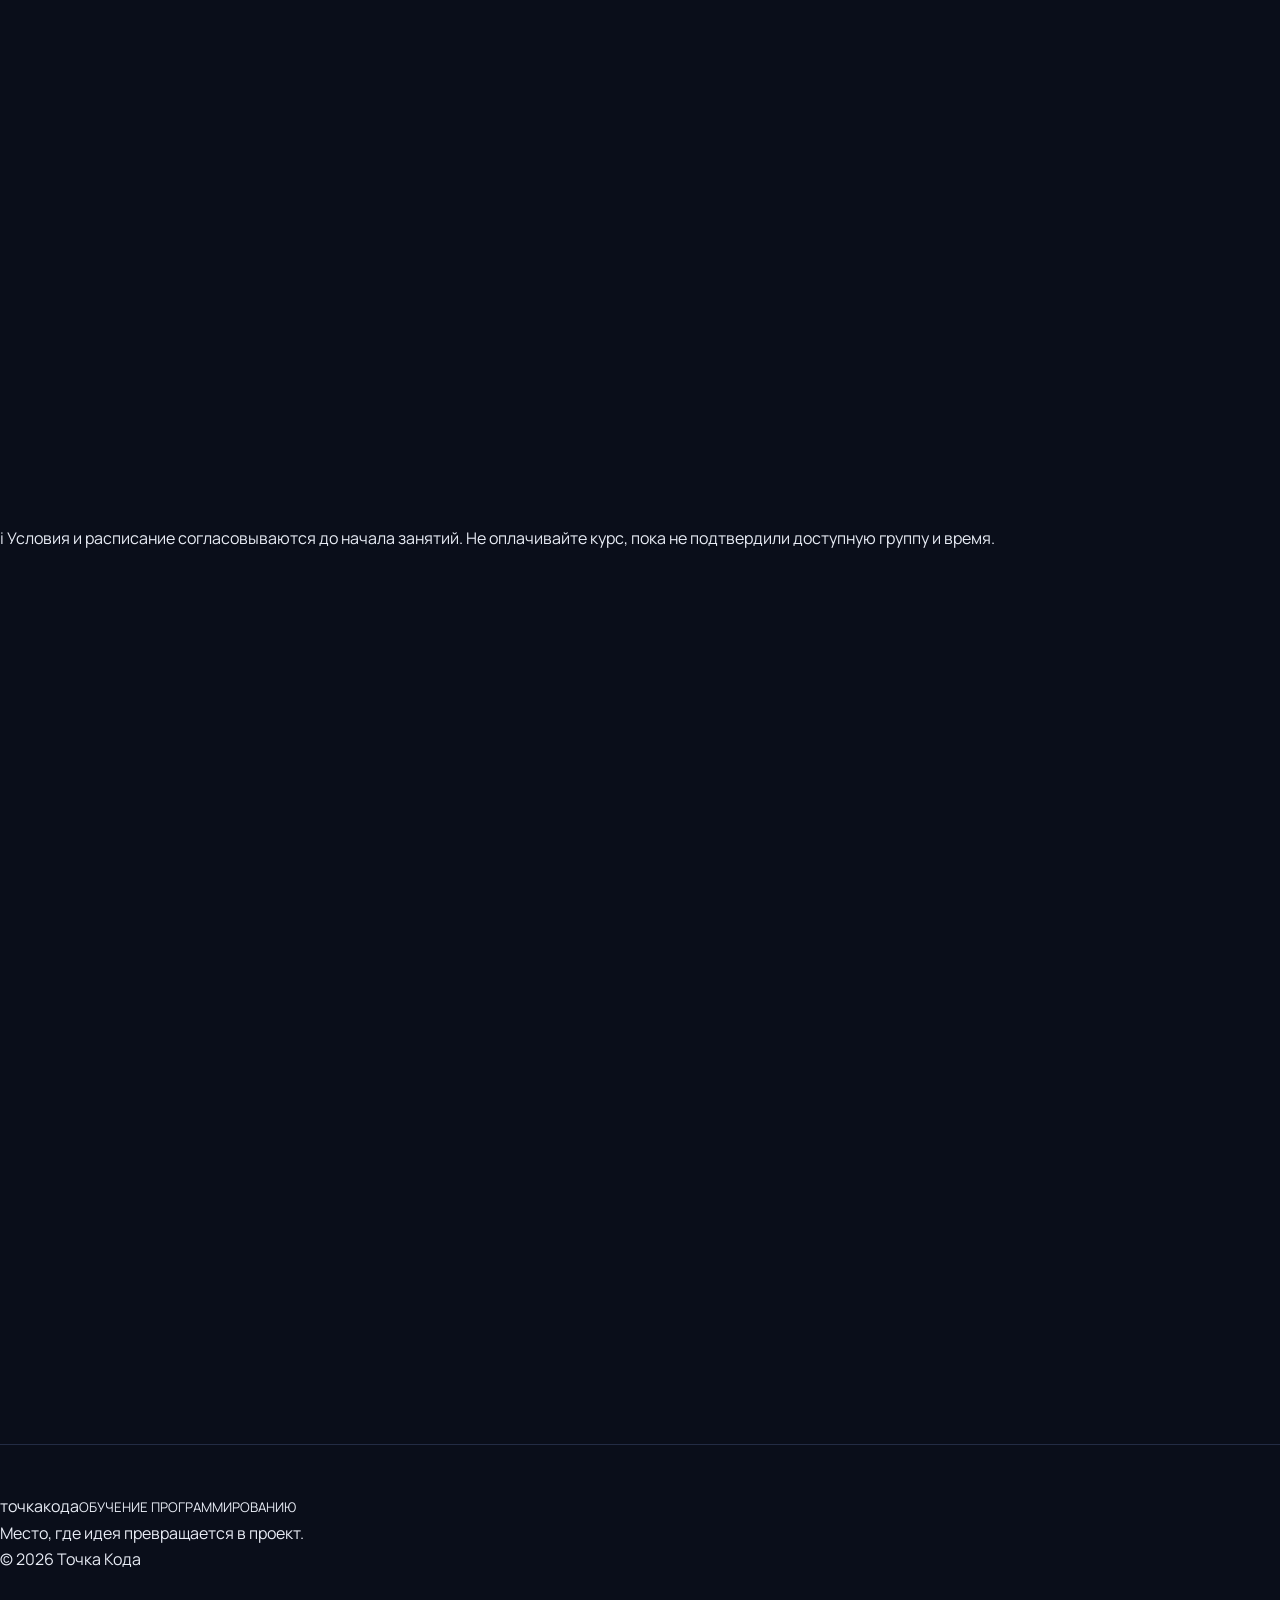
==== commit 639021ed: "Update print statement from 'Hello' to 'Goodbye'" ====
--- a/index.html
+++ b/index.html
@@ -1,483 +1,100 @@
 <!DOCTYPE html>
 <html lang="ru">
 <head>
-    <meta charset="UTF-8">
-    <meta name="viewport" content="width=device-width, initial-scale=1.0">
-    <meta http-equiv="Content-Type" content="text/html; charset=UTF-8">
-
-    <!-- ===== Основные SEO-теги ===== -->
-    <title>Точка Кода — курсы программирования для школьников 12–16 лет</title>
-    <meta name="description" content="Онлайн-курс Python для детей 12–16 лет. 12 занятий, своя игра в финале, мини-группы до 6 человек. Первое занятие — бесплатно. Запись открыта!">
-    <meta name="keywords" content="курсы программирования для детей, Python для школьников, обучение программированию, программирование для детей 12 лет, курсы Python для подростков, точка кода">
-    <meta name="author" content="Роман — Точка Кода">
-    <meta name="robots" content="index, follow">
-
-    <!-- ===== Канонический URL (замени на свой после деплоя) ===== -->
-    <link rel="canonical" href="https://ТВОЙ_НИК.github.io/tochka-koda/">
-
-    <!-- ===== Open Graph (для соцсетей и мессенджеров) ===== -->
-    <meta property="og:type" content="website">
-    <meta property="og:title" content="Точка Кода — программирование для школьников 12–16 лет">
-    <meta property="og:description" content="За 12 занятий — от нуля до своей первой игры на Python. Первое занятие бесплатно.">
-    <meta property="og:url" content="https://ТВОЙ_НИК.github.io/tochka-koda/">
-    <meta property="og:image" content="https://ТВОЙ_НИК.github.io/tochka-koda/images/og-cover.jpg">
-    <meta property="og:site_name" content="Точка Кода">
-    <meta property="og:locale" content="ru_RU">
-
-    <!-- ===== Twitter Card ===== -->
-    <meta name="twitter:card" content="summary_large_image">
-    <meta name="twitter:title" content="Точка Кода — программирование для школьников">
-    <meta name="twitter:description" content="За 12 занятий — от нуля до своей первой игры на Python.">
-    <meta name="twitter:image" content="https://ТВОЙ_НИК.github.io/tochka-koda/images/og-cover.jpg">
-
-    <!-- ===== Favicon ===== -->
-    <link rel="icon" type="image/x-icon" href="favicon.ico">
-    <link rel="apple-touch-icon" href="images/apple-touch-icon.png">
-
-    <!-- ===== Тема браузера на мобильных ===== -->
-    <meta name="theme-color" content="#0a0e1a">
-
-    <!-- ===== Шрифты ===== -->
-    <link rel="preconnect" href="https://fonts.googleapis.com">
-    <link rel="preconnect" href="https://fonts.gstatic.com" crossorigin>
-    <link href="https://fonts.googleapis.com/css2?family=JetBrains+Mono:wght@400;700&family=Manrope:wght@400;500;600;700;800&display=swap" rel="stylesheet">
-
-    <!-- ===== Стили ===== -->
-    <link rel="stylesheet" href="style.css">
-
-    <!-- ===== Структурированные данные Schema.org — это важно для поиска! ===== -->
-    <script type="application/ld+json">
-    {
-      "@context": "https://schema.org",
-      "@type": "EducationalOrganization",
-      "name": "Точка Кода",
-      "description": "Курсы программирования Python для школьников 12–16 лет",
-      "url": "https://ТВОЙ_НИК.github.io/tochka-koda/",
-      "logo": "https://ТВОЙ_НИК.github.io/tochka-koda/images/logo.png",
-      "sameAs": [
-        "https://t.me/ТВОЙ_ТЕЛЕГРАМ",
-        "https://vk.com/ТВОЯ_ГРУППА"
-      ],
-      "offers": {
-        "@type": "Course",
-        "name": "Python для начинающих 12–16 лет",
-        "description": "12 занятий от нуля до своей игры на Pygame",
-        "provider": {
-          "@type": "Person",
-          "name": "Роман"
-        }
-      },
-      "aggregateRating": {
-        "@type": "AggregateRating",
-        "ratingValue": "5",
-        "reviewCount": "42"
-      }
-    }
-    </script>
+  <meta charset="UTF-8">
+  <meta name="viewport" content="width=device-width, initial-scale=1.0">
+  <meta name="theme-color" content="#090b12">
+  <meta name="description" content="Точка Кода — практическое обучение программированию для школьников 12–16 лет. Python START: от первых строк кода до собственного проекта.">
+  <title>Точка Кода — программирование с результатом</title>
+  <link rel="preconnect" href="https://fonts.googleapis.com">
+  <link rel="preconnect" href="https://fonts.gstatic.com" crossorigin>
+  <link href="https://fonts.googleapis.com/css2?family=DM+Sans:wght@400;500;600;700&family=Manrope:wght@400;500;600;700;800&display=swap" rel="stylesheet">
+  <link rel="stylesheet" href="style.css">
+  <script src="script.js" defer></script>
 </head>
 <body>
-Verification: 243f7cee295a0ffc
-<!-- ============ HEADER ============ -->
-<header class="header" id="header">
-    <div class="container header__inner">
-        <a href="#hero" class="logo">
-            <span class="logo__bracket">&lt;</span>
-            <span class="logo__text">Точка Кода</span>
-            <span class="logo__bracket">&gt;</span>
-        </a>
+  <div class="page-noise" aria-hidden="true"></div>
+  <header class="header" id="top">
+    <a class="brand" href="#top" aria-label="Точка Кода — главная">
+      <span class="brand-symbol"><i></i><i></i><i></i></span>
+      <span class="brand-text">точка<span>кода</span><small>ОБУЧЕНИЕ ПРОГРАММИРОВАНИЮ</small></span>
+    </a>
+    <button class="menu-toggle" aria-label="Открыть меню" aria-expanded="false" aria-controls="site-nav"><span></span><span></span></button>
+    <nav class="nav" id="site-nav">
+      <a href="#approach">Подход</a><a href="#program">Программа</a><a href="#pricing">Стоимость</a><a href="#about">О преподавателе</a>
+      <a class="nav-button" href="#contact">Записаться <span>↗</span></a>
+    </nav>
+  </header>
 
-        <nav class="nav" id="nav">
-            <a href="#program" class="nav__link">Программа</a>
-            <a href="#teacher" class="nav__link">Преподаватель</a>
-            <a href="#advantages" class="nav__link">Преимущества</a>
-            <a href="#signup" class="nav__link nav__link--cta">Записаться</a>
-        </nav>
+  <main>
+    <section class="hero wrap">
+      <div class="hero-copy reveal">
+        <div class="eyebrow"><span class="eyebrow-line"></span> IT-ОБРАЗОВАНИЕ ДЛЯ ШКОЛЬНИКОВ</div>
+        <h1>Будущее не скачивают.<br><span>Его создают.</span></h1>
+        <p class="hero-lead">Практический курс Python для подростков 12–16 лет. Учимся мыслить как разработчики, решать задачи и создавать собственные проекты — шаг за шагом.</p>
+        <div class="hero-actions"><a class="btn btn-primary" href="#contact">Записаться на пробное занятие <span>↗</span></a><a class="btn btn-secondary" href="#program">Посмотреть программу <span>↓</span></a></div>
+        <div class="hero-proof"><div class="proof-avatars"><span>Py</span><span>{ }</span><span>↗</span></div><p><strong>От первой строки кода</strong><br>к проекту, который можно показать</p></div>
+      </div>
+      <div class="hero-visual reveal" aria-label="Иллюстрация программирования">
+        <div class="visual-orbit orbit-one"></div><div class="visual-orbit orbit-two"></div>
+        <div class="visual-label label-top"><span class="label-dot"></span> LEARN BY DOING</div>
+        <div class="editor-card">
+          <div class="editor-head"><div class="editor-dots"><i></i><i></i><i></i></div><span>my_first_project.py</span><span class="editor-menu">•••</span></div>
+          <div class="editor-code">
+            <div><em>01</em><b class="purple">def</b> <b class="blue">create_future</b>():</div>
+            <div><em>02</em>&nbsp;&nbsp;idea = <b class="green">"something great"</b></div>
+            <div><em>03</em>&nbsp;&nbsp;<b class="purple">return</b> idea</div>
+            <div class="code-space"></div>
+            <div><em>05</em>project = create_future()</div>
+            <div><em>06</em><b class="yellow">print</b>(project)</div>
+            <div class="terminal"><span>›</span> something great <i></i></div>
+          </div>
+          <div class="editor-foot"><span><i></i> Python · Ready</span><span>UTF-8&nbsp; / &nbsp;Ln 6</span></div>
+        </div>
+        <div class="floating-card float-python"><span class="float-icon">Py</span><span><b>Python START</b><small>Первый шаг в IT</small></span></div>
+        <div class="floating-card float-project"><span class="float-icon mint">✳</span><span><b>Твой проект</b><small>Твоя идея в действии</small></span></div>
+        <div class="visual-caption">IDEA <span>→</span> CODE <span>→</span> RESULT</div>
+      </div>
+      <div class="hero-bottom-note"><span></span> НЕ ЗУБРИМ — СОЗДАЁМ</div>
+    </section>
 
-        <button class="burger" id="burger" aria-label="Меню">
-            <span></span><span></span><span></span>
-        </button>
-    </div>
-</header>
+    <section class="metrics"><div class="wrap metrics-inner"><div><strong>12–16</strong><span>лет — возраст учеников</span></div><div><strong>12</strong><span>занятий в курсе</span></div><div><strong>90 <small>мин</small></strong><span>длительность занятия</span></div><div><strong>6–8</strong><span>учеников в группе*</span></div></div><p class="metrics-note">* Планируемый размер пилотной группы.</p></section>
 
-<!-- ============ HERO ============ -->
-<section class="hero" id="hero">
-    <div class="hero__bg">
-        <div class="hero__code-lines" id="codeLines"></div>
-    </div>
+    <section class="section wrap approach" id="approach">
+      <div class="section-head reveal"><div class="eyebrow">01 / НАШ ПОДХОД</div><h2>Навык важнее<br><span>зазубренной теории.</span></h2><p>Программирование становится понятнее, когда знания сразу работают на практике.</p></div>
+      <div class="approach-grid">
+        <article class="approach-item reveal"><span class="item-number">01</span><div class="line-icon">⌘</div><h3>Понятная логика</h3><p>Разбираем идеи простыми словами и наглядными примерами — от простого к сложному.</p></article>
+        <article class="approach-item reveal"><span class="item-number">02</span><div class="line-icon">⌁</div><h3>Практика с начала</h3><p>Пишем код, тестируем решения, учимся спокойно находить и исправлять ошибки.</p></article>
+        <article class="approach-item reveal"><span class="item-number">03</span><div class="line-icon">↗</div><h3>Свой результат</h3><p>Закрепляем знания небольшими задачами и создаём итоговый проект.</p></article>
+      </div>
+    </section>
 
-    <div class="container hero__inner">
-        <div class="hero__content">
-            <div class="hero__badge">🚀 Набор открыт • 12–16 лет</div>
-            <h1 class="hero__title">
-                Программирование<br>
-                начинается с <span class="accent">Точки Кода</span>
-            </h1>
-            <p class="hero__subtitle">
-                Курс Python для школьников, где за 12 занятий ты напишешь свою первую игру.
-                Без скучной теории — только практика и живые проекты.
-            </p>
-            <div class="hero__actions">
-                <a href="#signup" class="btn btn--primary">
-                    Записаться бесплатно
-                    <span class="btn__arrow">→</span>
-                </a>
-                <a href="#program" class="btn btn--ghost">Программа курса</a>
-            </div>
-            <div class="hero__stats">
-                <div class="stat">
-                    <div class="stat__num">12</div>
-                    <div class="stat__label">занятий</div>
-                </div>
-                <div class="stat">
-                    <div class="stat__num">1</div>
-                    <div class="stat__label">своя игра</div>
-                </div>
-                <div class="stat">
-                    <div class="stat__num">0₽</div>
-                    <div class="stat__label">первый урок</div>
-                </div>
-            </div>
-        </div>
+    <section class="program-section" id="program"><div class="wrap section">
+      <div class="section-head section-head-row reveal"><div><div class="eyebrow">02 / ПРОГРАММА</div><h2>Первый шаг — <span>Python.</span></h2></div><p>Курс для начинающих: без требований к предыдущему опыту. Последовательно осваиваем базовые инструменты и учимся применять их.</p></div>
+      <div class="program-layout">
+        <article class="program-card reveal"><div class="program-card-top"><span class="program-kicker">ОСНОВНОЙ КУРС</span><span class="program-count">12 УРОКОВ</span></div><div class="python-emblem">Py<span>.</span></div><h3>Python START</h3><p class="program-description">Основы языка, логика, алгоритмы и первые самостоятельные программы.</p><div class="program-tags"><span>Для начинающих</span><span>12–16 лет</span><span>Практика</span></div><a class="text-link" href="#pricing">Посмотреть стоимость <span>↗</span></a></article>
+        <div class="syllabus reveal"><div class="syllabus-head"><span>ЧТО БУДЕМ ИЗУЧАТЬ</span><span>01—12</span></div><div class="syllabus-row"><span>01–03</span><div><b>Старт и первые программы</b><small>Python, переменные, ввод и вывод</small></div><span class="syllabus-mark">+</span></div><div class="syllabus-row"><span>04–06</span><div><b>Логика и управление кодом</b><small>Условия, циклы, строки</small></div><span class="syllabus-mark">+</span></div><div class="syllabus-row"><span>07–09</span><div><b>Структуры и функции</b><small>Списки, функции, словари</small></div><span class="syllabus-mark">+</span></div><div class="syllabus-row"><span>10–12</span><div><b>Отладка и свой проект</b><small>Поиск ошибок, мини-игра, итоговая работа</small></div><span class="syllabus-mark">↗</span></div><div class="next-path"><div><span class="next-path-number">02</span><div><b>Web-разработка</b><small>HTML · CSS · JavaScript</small></div></div><span class="planned">СЛЕДУЮЩИЙ ЭТАП</span></div><div class="next-path future"><div><span class="next-path-number">03</span><div><b>Разработка игр</b><small>Игровая логика и 2D-проекты</small></div></div><span class="planned">В ПЛАНАХ</span></div></div>
+      </div>
+    </div></section>
 
-        <!-- ====== ОБЪЁМНАЯ 3D-КАРТОЧКА ====== -->
-        <div class="hero__visual">
-            <div class="flip-scene" id="flipScene" tabindex="0" role="button" aria-label="Перевернуть карточку">
-                <div class="flip-tilt" id="flipTilt">
-                    <div class="flip-card" id="flipCard">
+    <section class="section wrap pricing-section" id="pricing">
+      <div class="section-head reveal"><div class="eyebrow">03 / СТОИМОСТЬ</div><h2>Понятные условия.<br><span>Честная цена.</span></h2><p>Начните со знакомства с форматом, а затем решите, подходит ли курс вашему ребёнку.</p></div>
+      <div class="price-grid">
+        <article class="price-card trial-card reveal"><div class="price-topline"><span>01 / ЗНАКОМСТВО</span><span class="price-badge">ПЕРВЫЙ ШАГ</span></div><h3>Пробное занятие</h3><div class="price-value">0 ₽</div><p>Короткое знакомство с программированием и форматом обучения.</p><ul><li>Знакомство с преподавателем</li><li>Первая небольшая программа</li><li>Ответы на вопросы родителей</li></ul><a class="btn btn-secondary full-btn" href="#contact">Записаться <span>↗</span></a><small class="price-footnote">Пробное занятие — 30–45 минут.</small></article>
+        <article class="price-card main-price reveal"><div class="price-topline"><span>02 / ОСНОВНОЙ КУРС</span><span class="price-badge mint-badge">PYTHON START</span></div><h3>Занятие в группе</h3><div class="price-value">600 ₽ <small>/ 90 минут</small></div><p>Практический формат с последовательным освоением тем и работой над проектами.</p><ul><li>Небольшая группа — планируется 6–8 учеников</li><li>12 занятий по 90 минут</li><li>Итоговый проект по пройденным темам</li></ul><div class="course-total"><span>Полный курс · 12 занятий</span><strong>7 200 ₽</strong></div><a class="btn btn-primary full-btn" href="#contact">Оставить заявку <span>↗</span></a><small class="price-footnote">Расписание и формат группы уточняются при наборе.</small></article>
+        <article class="price-card individual-card reveal"><div class="price-topline"><span>03 / ИНДИВИДУАЛЬНО</span><span class="price-badge">1 НА 1</span></div><h3>Персональное занятие</h3><div class="price-value">1 200 ₽ <small>/ 90 минут</small></div><p>Индивидуальный темп и внимание к целям конкретного ученика.</p><ul><li>Персональный темп обучения</li><li>Разбор вопросов ученика</li><li>Практические задания по уровню</li></ul><a class="btn btn-secondary full-btn" href="#contact">Уточнить наличие <span>↗</span></a><small class="price-footnote">Индивидуальный формат — по предварительному согласованию.</small></article>
+      </div>
+      <p class="pricing-note"><span>i</span> Условия и расписание согласовываются до начала занятий. Не оплачивайте курс, пока не подтвердили доступную группу и время.</p>
+    </section>
 
-                        <!-- Тень под карточкой -->
-                        <div class="flip-card__shadow"></div>
+    <section class="section wrap about-section" id="about"><div class="teacher-panel reveal"><div class="teacher-monogram"><span>{</span>RB<span>}</span><i>ТОЧКА КОДА</i></div><div class="teacher-bio"><div class="eyebrow">04 / АВТОР ПРОЕКТА</div><h2>Роман <span>Баганцов.</span></h2><p>Разработчик и автор образовательного проекта «Точка Кода». Создаю собственные IT-проекты и разрабатываю программу, в которой школьники знакомятся с программированием через практику.</p><p>Моя цель — помочь ученикам понять логику кода, не бояться ошибок и получить первый самостоятельный результат.</p><a class="text-link" href="https://github.com/romabagantsov-creator" target="_blank" rel="noopener noreferrer">Мои проекты на GitHub <span>↗</span></a></div><blockquote><span>“</span><p>Уверенность появляется, когда ты сам создал то, что раньше казалось сложным.</p><cite>ИДЕЯ ПРОЕКТА</cite></blockquote></div></section>
 
-                        <!-- Боковые грани (толщина) -->
-                        <div class="flip-card__edge flip-card__edge--right"></div>
-                        <div class="flip-card__edge flip-card__edge--left"></div>
-                        <div class="flip-card__edge flip-card__edge--top"></div>
-                        <div class="flip-card__edge flip-card__edge--bottom"></div>
-
-                        <!-- ЛИЦЕВАЯ СТОРОНА -->
-                        <div class="flip-card__face flip-card__face--front">
-                            <div class="flip-card__bar">
-                                <span class="dot dot--red"></span>
-                                <span class="dot dot--yellow"></span>
-                                <span class="dot dot--green"></span>
-                                <span class="flip-card__name">game.py</span>
-                            </div>
-
-                            <pre class="flip-card__body"><code><span class="c-key">class</span> <span class="c-cls">Hero</span>:
-    <span class="c-key">def</span> <span class="c-fn">__init__</span>(self, name):
-        self.name = name
-        self.level = <span class="c-num">1</span>
-
-    <span class="c-key">def</span> <span class="c-fn">learn</span>(self):
-        self.level += <span class="c-num">1</span>
-        <span class="c-key">return</span> <span class="c-str">"Точка Кода 🚀"</span>
-
-me = Hero(<span class="c-str">"Ученик"</span>)
-<span class="c-fn">print</span>(me.learn())</code></pre>
-
-                            <div class="flip-card__hint">
-                                <span>💡</span> Нажми на карточку
-                            </div>
-
-                            <div class="flip-card__shine" id="cardShine"></div>
-                        </div>
-
-                        <!-- ОБРАТНАЯ СТОРОНА -->
-                        <div class="flip-card__face flip-card__face--back">
-                            <div class="flip-card__back-glow"></div>
-
-                            <div class="flip-card__back-head">
-                                <div class="flip-card__logo">
-                                    <span class="logo__bracket">&lt;</span>
-                                    <span class="logo__text">Точка Кода</span>
-                                    <span class="logo__bracket">/&gt;</span>
-                                </div>
-                                <div class="flip-card__subtitle">Курс Python для школьников</div>
-                            </div>
-
-                            <ul class="flip-card__features">
-                                <li>
-                                    <span class="flip-card__icon">🎯</span>
-                                    <div>
-                                        <b>12 занятий</b>
-                                        <small>от нуля до своей игры</small>
-                                    </div>
-                                </li>
-                                <li>
-                                    <span class="flip-card__icon">⚡</span>
-                                    <div>
-                                        <b>Практика сразу</b>
-                                        <small>первый код — на 1-м уроке</small>
-                                    </div>
-                                </li>
-                                <li>
-                                    <span class="flip-card__icon">👥</span>
-                                    <div>
-                                        <b>Мини-группы</b>
-                                        <small>до 6 человек</small>
-                                    </div>
-                                </li>
-                                <li>
-                                    <span class="flip-card__icon">🎁</span>
-                                    <div>
-                                        <b>Первое занятие — 0₽</b>
-                                        <small>без обязательств</small>
-                                    </div>
-                                </li>
-                            </ul>
-
-                            <a href="#signup" class="flip-card__cta">
-                                Записаться
-                                <span class="btn__arrow">→</span>
-                            </a>
-
-                            <div class="flip-card__hint flip-card__hint--back">
-                                <span>↩</span> Нажми, чтобы вернуть
-                            </div>
-
-                            <div class="flip-card__shine"></div>
-                        </div>
-
-                    </div>
-                </div>
-            </div>
-        </div>
-        <!-- ====== /ОБЪЁМНАЯ 3D-КАРТОЧКА ====== -->
-    </div>
-</section>
-
-<!-- ============ PROGRAM ============ -->
-<section class="section" id="program">
-    <div class="container">
-        <div class="section__head reveal">
-            <div class="section__tag">// Программа</div>
-            <h2 class="section__title">Курс Python для начинающих</h2>
-            <p class="section__lead">
-                Программа рассчитана на 12 занятий для ребят 12–16 лет.
-                Начинаем с нуля и заканчиваем собственной игрой, которую можно показать друзьям.
-            </p>
-        </div>
-
-        <div class="program-grid">
-            <div class="program-card reveal">
-                <div class="program-card__num">01</div>
-                <h3>Основы Python</h3>
-                <p>Переменные, типы данных, ввод и вывод, условия. Первые работающие программы уже на первом занятии.</p>
-            </div>
-            <div class="program-card reveal">
-                <div class="program-card__num">02</div>
-                <h3>Циклы и логика</h3>
-                <p>Циклы, списки, функции. Учимся думать как программист и решать практические задачи.</p>
-            </div>
-            <div class="program-card reveal">
-                <div class="program-card__num">03</div>
-                <h3>Мини-проекты</h3>
-                <p>Калькулятор, угадай число, генератор паролей — каждую тему закрепляем реальным кодом.</p>
-            </div>
-            <div class="program-card reveal">
-                <div class="program-card__num">04</div>
-                <h3>Своя игра</h3>
-                <p>Финальный проект: пишем 2D-игру на Pygame. Управление, спрайты, счёт, победа и поражение.</p>
-            </div>
-        </div>
-
-        <div class="timeline reveal">
-            <h3 class="timeline__title">Как проходит обучение</h3>
-            <div class="timeline__items">
-                <div class="timeline__item">
-                    <div class="timeline__dot"></div>
-                    <h4>Живые занятия</h4>
-                    <p>Онлайн или офлайн, 60–90 минут, с разбором каждой строчки кода.</p>
-                </div>
-                <div class="timeline__item">
-                    <div class="timeline__dot"></div>
-                    <h4>Практика на каждом уроке</h4>
-                    <p>Минимум теории — сразу пишем код и решаем задачи.</p>
-                </div>
-                <div class="timeline__item">
-                    <div class="timeline__dot"></div>
-                    <h4>Домашние задания</h4>
-                    <p>С обратной связью от преподавателя и разбором ошибок.</p>
-                </div>
-                <div class="timeline__item">
-                    <div class="timeline__dot"></div>
-                    <h4>Финальный проект</h4>
-                    <p>Каждый ученик защищает свою игру и получает сертификат.</p>
-                </div>
-            </div>
-        </div>
-    </div>
-</section>
-
-<!-- ============ TEACHER ============ -->
-<section class="section section--alt" id="teacher">
-    <div class="container teacher">
-        <div class="teacher__photo reveal">
-            <div class="teacher__photo-frame">
-                <img src="images/teacher.jpg" alt="Преподаватель Роман" onerror="this.style.display='none'; this.parentElement.classList.add('no-photo');">
-                <div class="teacher__placeholder">👨‍💻</div>
-            </div>
-            <div class="teacher__badges">
-                <span>Python</span>
-                <span>Pygame</span>
-                <span>Web</span>
-            </div>
-        </div>
-
-        <div class="teacher__content reveal">
-            <div class="section__tag">// Преподаватель</div>
-            <h2 class="section__title">Привет, я Роман 👋</h2>
-            <p>
-                Я разработчик и преподаватель. Больше 5 лет пишу на Python и делаю веб-проекты,
-                а последние годы учу школьников программировать так, чтобы им было <b>интересно</b>,
-                а не страшно.
-            </p>
-            <p>
-                Мой подход простой: меньше сухой теории — больше кода, экспериментов и своих проектов.
-                Ошибки — это нормально, именно на них и учится программист.
-            </p>
-            <div class="teacher__list">
-                <div class="teacher__item"><span>✓</span> Объясняю сложное простыми словами</div>
-                <div class="teacher__item"><span>✓</span> Помогаю, а не ругаю за ошибки</div>
-                <div class="teacher__item"><span>✓</span> С первого занятия — реальный код</div>
-                <div class="teacher__item"><span>✓</span> Каждому ученику — своё внимание</div>
-            </div>
-        </div>
-    </div>
-</section>
-
-<!-- ============ ADVANTAGES ============ -->
-<section class="section" id="advantages">
-    <div class="container">
-        <div class="section__head reveal">
-            <div class="section__tag">// Почему мы</div>
-            <h2 class="section__title">Почему новичку будет комфортно</h2>
-        </div>
-
-        <div class="advantages">
-            <div class="advantage reveal">
-                <div class="advantage__icon">🎯</div>
-                <h3>Понятная цель</h3>
-                <p>Уже на первом занятии ученик знает, какую игру он сделает в конце курса.</p>
-            </div>
-            <div class="advantage reveal">
-                <div class="advantage__icon">🧩</div>
-                <h3>Маленькие шаги</h3>
-                <p>Каждая тема — это небольшая понятная задача, а не гора сложной информации.</p>
-            </div>
-            <div class="advantage reveal">
-                <div class="advantage__icon">💬</div>
-                <h3>Обратная связь</h3>
-                <p>Разбор домашних заданий и ответы на любые вопросы между занятиями.</p>
-            </div>
-            <div class="advantage reveal">
-                <div class="advantage__icon">🏆</div>
-                <h3>Результат</h3>
-                <p>В конце курса — своя работающая игра и сертификат о прохождении.</p>
-            </div>
-            <div class="advantage reveal">
-                <div class="advantage__icon">👥</div>
-                <h3>Мини-группы</h3>
-                <p>До 6 человек в группе, чтобы каждому хватило внимания преподавателя.</p>
-            </div>
-            <div class="advantage reveal">
-                <div class="advantage__icon">🕐</div>
-                <h3>Удобный график</h3>
-                <p>Занятия после школы и в выходные. Подбираем время под ученика.</p>
-            </div>
-        </div>
-    </div>
-</section>
-
-<!-- ============ SIGNUP ============ -->
-<section class="section section--cta" id="signup">
-    <div class="container">
-        <div class="signup reveal">
-            <div class="signup__info">
-                <div class="section__tag">// Запись</div>
-                <h2 class="section__title">Первое занятие — бесплатно</h2>
-                <p>
-                    Оставьте заявку, и я свяжусь с вами в течение дня, чтобы подобрать удобное
-                    время и рассказать детали. Никаких обязательств.
-                </p>
-                <ul class="signup__list">
-                    <li>✓ Знакомство и постановка цели</li>
-                    <li>✓ Первый код уже на вводном уроке</li>
-                    <li>✓ Подбор группы и расписания</li>
-                </ul>
-            </div>
-
-            <form
-                class="form"
-                id="signupForm"
-                action="https://formspree.io/f/mvkzalkb"
-                method="POST"
-                novalidate
-            >
-                <!-- Служебные поля Formspree -->
-                <input type="hidden" name="_subject" value="🎓 Новая заявка с сайта Точка Кода">
-                <input type="hidden" name="_captcha" value="false">
-                <input type="hidden" name="_language" value="ru">
-
-                <div class="form__group">
-                    <label for="name">Имя ученика</label>
-                    <input type="text" id="name" name="name" placeholder="Например, Артём" required>
-                    <span class="form__error" data-error-for="name"></span>
-                </div>
-
-                <div class="form__group">
-                    <label for="age">Возраст</label>
-                    <input type="number" id="age" name="age" placeholder="12–16" min="8" max="18" required>
-                    <span class="form__error" data-error-for="age"></span>
-                </div>
-
-                <div class="form__group">
-                    <label for="contact">Контакт родителя</label>
-                    <input type="text" id="contact" name="contact" placeholder="Телефон или Telegram" required>
-                    <span class="form__error" data-error-for="contact"></span>
-                </div>
-
-                <div class="form__group">
-                    <label for="comment">Комментарий <span class="optional">(необязательно)</span></label>
-                    <textarea id="comment" name="comment" rows="3" placeholder="Удобное время, вопросы…"></textarea>
-                </div>
-
-                <button type="submit" class="btn btn--primary btn--full">
-                    Записаться на бесплатное занятие
-                </button>
-
-                <p class="form__note">
-                    Нажимая кнопку, вы соглашаетесь на обработку персональных данных.
-                </p>
-
-                <div class="form__success" id="formSuccess">
-                    ✅ Спасибо! Заявка отправлена. Я свяжусь с вами в ближайшее время.
-                </div>
-
-                <div class="form__error-global" id="formErrorGlobal">
-                    ⚠️ Не удалось отправить заявку. Попробуйте ещё раз или напишите мне напрямую.
-                </div>
-            </form>
-        </div>
-    </div>
-</section>
-
-<!-- ============ FOOTER ============ -->
-<footer class="footer">
-    <div class="container footer__inner">
-        <div class="footer__brand">
-            <span class="logo__bracket">&lt;</span>
-            <span class="logo__text">Точка Кода</span>
-            <span class="logo__bracket">/&gt;</span>
-        </div>
-        <p class="footer__text">Курсы программирования для школьников 12–16 лет</p>
-        <p class="footer__copy">© <span id="year"></span> Точка Кода. Все права защищены.</p>
-    </div>
-</footer>
-
-<!-- Кнопка наверх -->
-<button class="to-top" id="toTop" aria-label="Наверх">↑</button>
-
-<script src="script.js"></script>
+    <section class="contact-section" id="contact"><div class="contact-grid"></div><div class="wrap contact-inner reveal"><div class="eyebrow"><span class="eyebrow-line"></span> 05 / ЗАПИСЬ</div><h2>Начнём с твоей<br><span>первой идеи.</span></h2><p>Оставьте заявку — обсудим возраст ученика, цели, расписание и подходящий формат занятий.</p>
+      <form class="contact-form" id="contact-form"><div class="field"><label for="name">Как к вам обращаться?</label><input id="name" name="name" type="text" placeholder="Имя родителя или ученика" maxlength="80" required></div><div class="field"><label for="age">Возраст ученика</label><select id="age" name="age" required><option value="" disabled selected>Выберите возраст</option><option>12 лет</option><option>13 лет</option><option>14 лет</option><option>15 лет</option><option>16 лет</option><option>Другой возраст</option></select></div><div class="field field-wide"><label for="contact-way">Контакт для обратной связи</label><input id="contact-way" name="contact" type="text" placeholder="Telegram или номер телефона" maxlength="120" required></div><button class="btn btn-primary submit-btn" type="submit">Подготовить заявку <span>↗</span></button></form>
+      <p class="form-note">После нажатия откроется почтовое приложение с готовым сообщением. Для отправки потребуется подтвердить письмо.</p><div class="direct-contact">Можно написать напрямую: <a href="mailto:rbagantsov@mail.ru">rbagantsov@mail.ru ↗</a></div>
+    </div></section>
+  </main>
+  <footer class="footer wrap"><a class="brand" href="#top"><span class="brand-symbol"><i></i><i></i><i></i></span><span class="brand-text">точка<span>кода</span><small>ОБУЧЕНИЕ ПРОГРАММИРОВАНИЮ</small></span></a><p>Место, где идея превращается в проект.</p><span class="copyright">© <span id="year"></span> Точка Кода</span></footer>
+  <div class="toast" id="toast" role="status" aria-live="polite"></div>
 </body>
 </html>
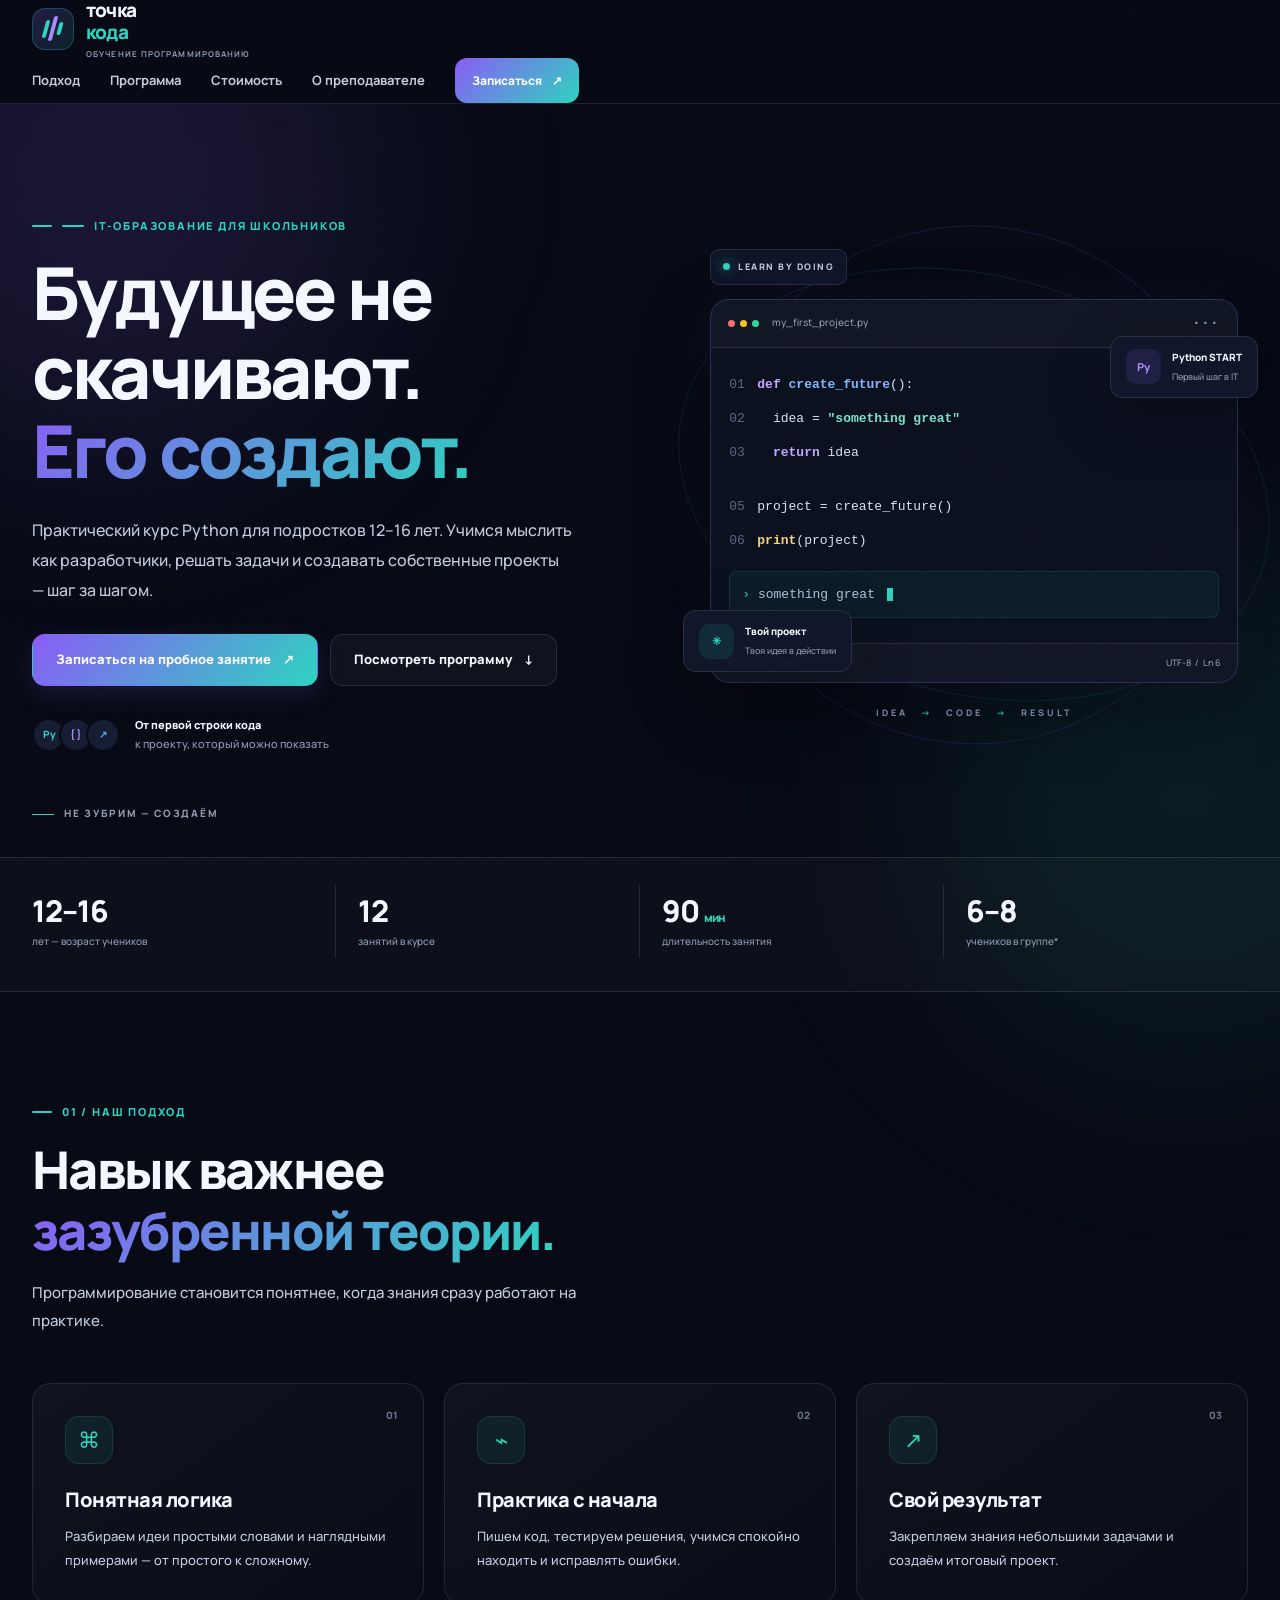
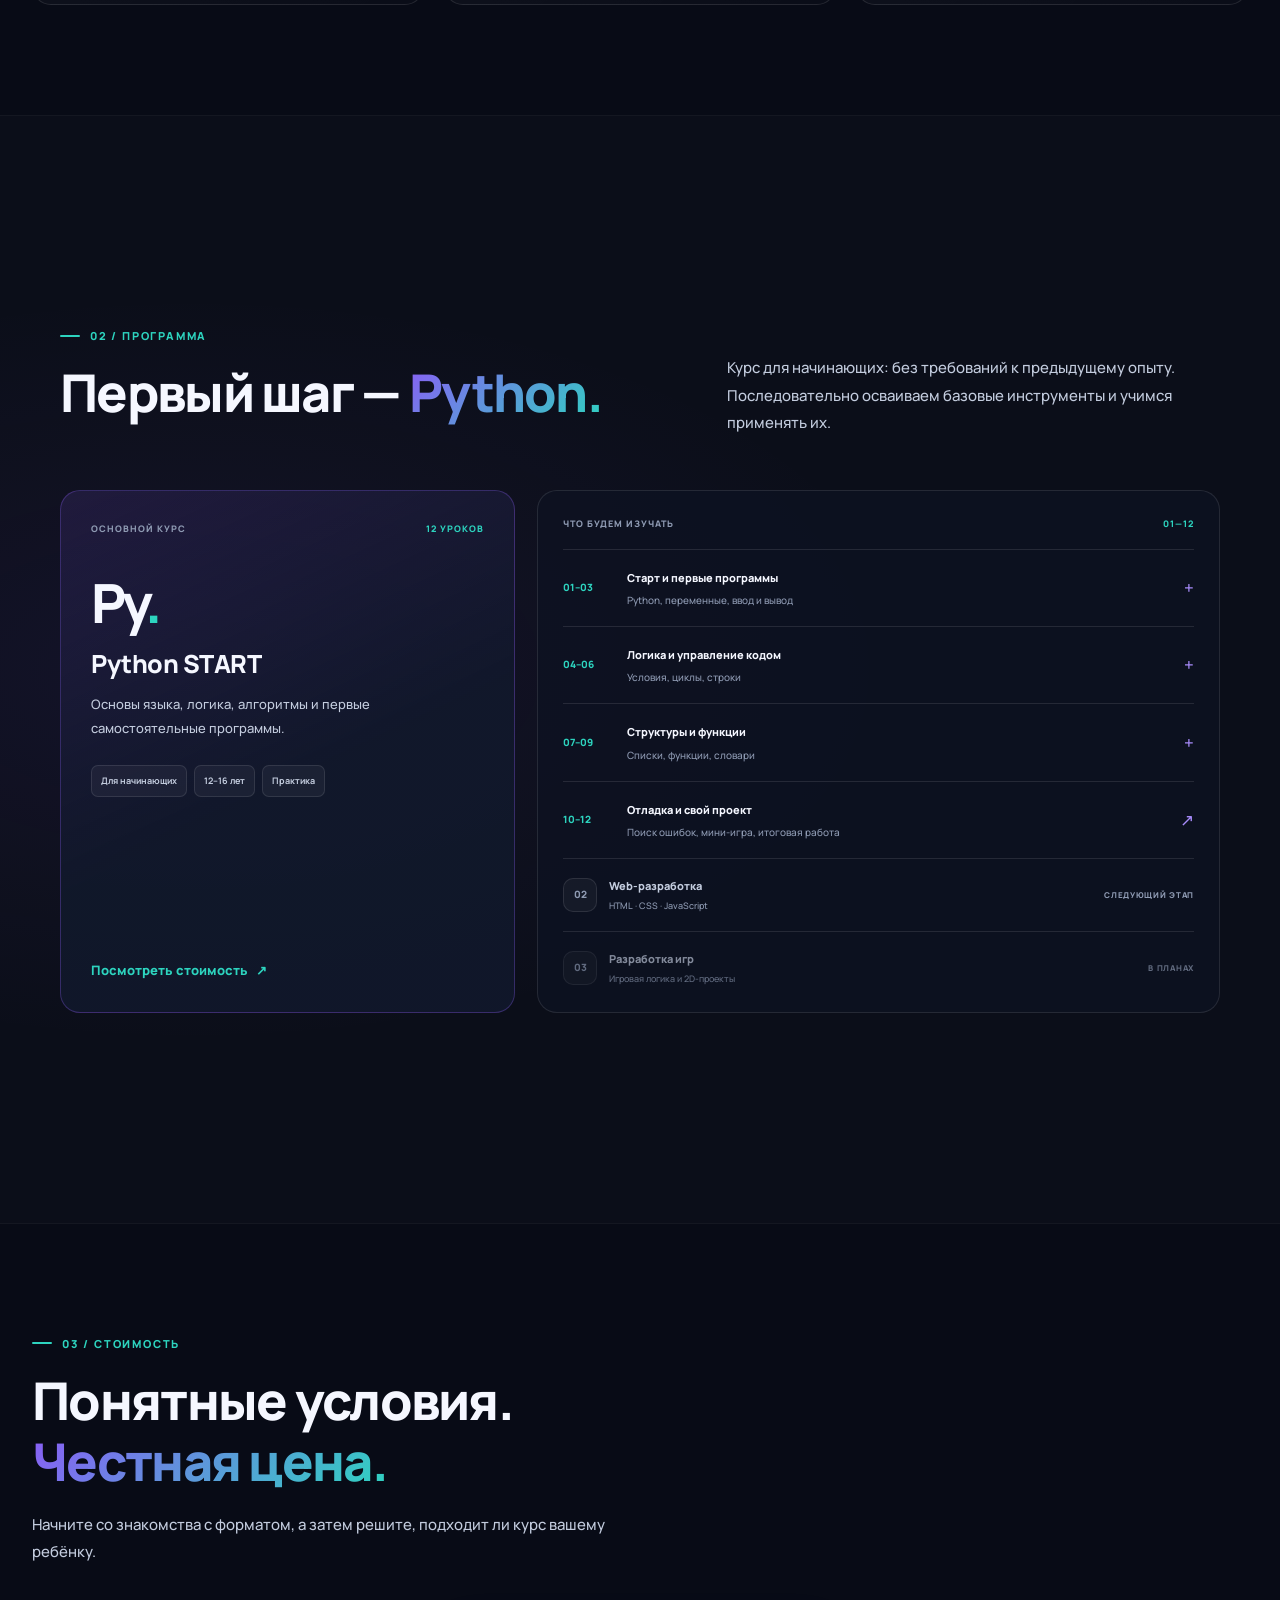
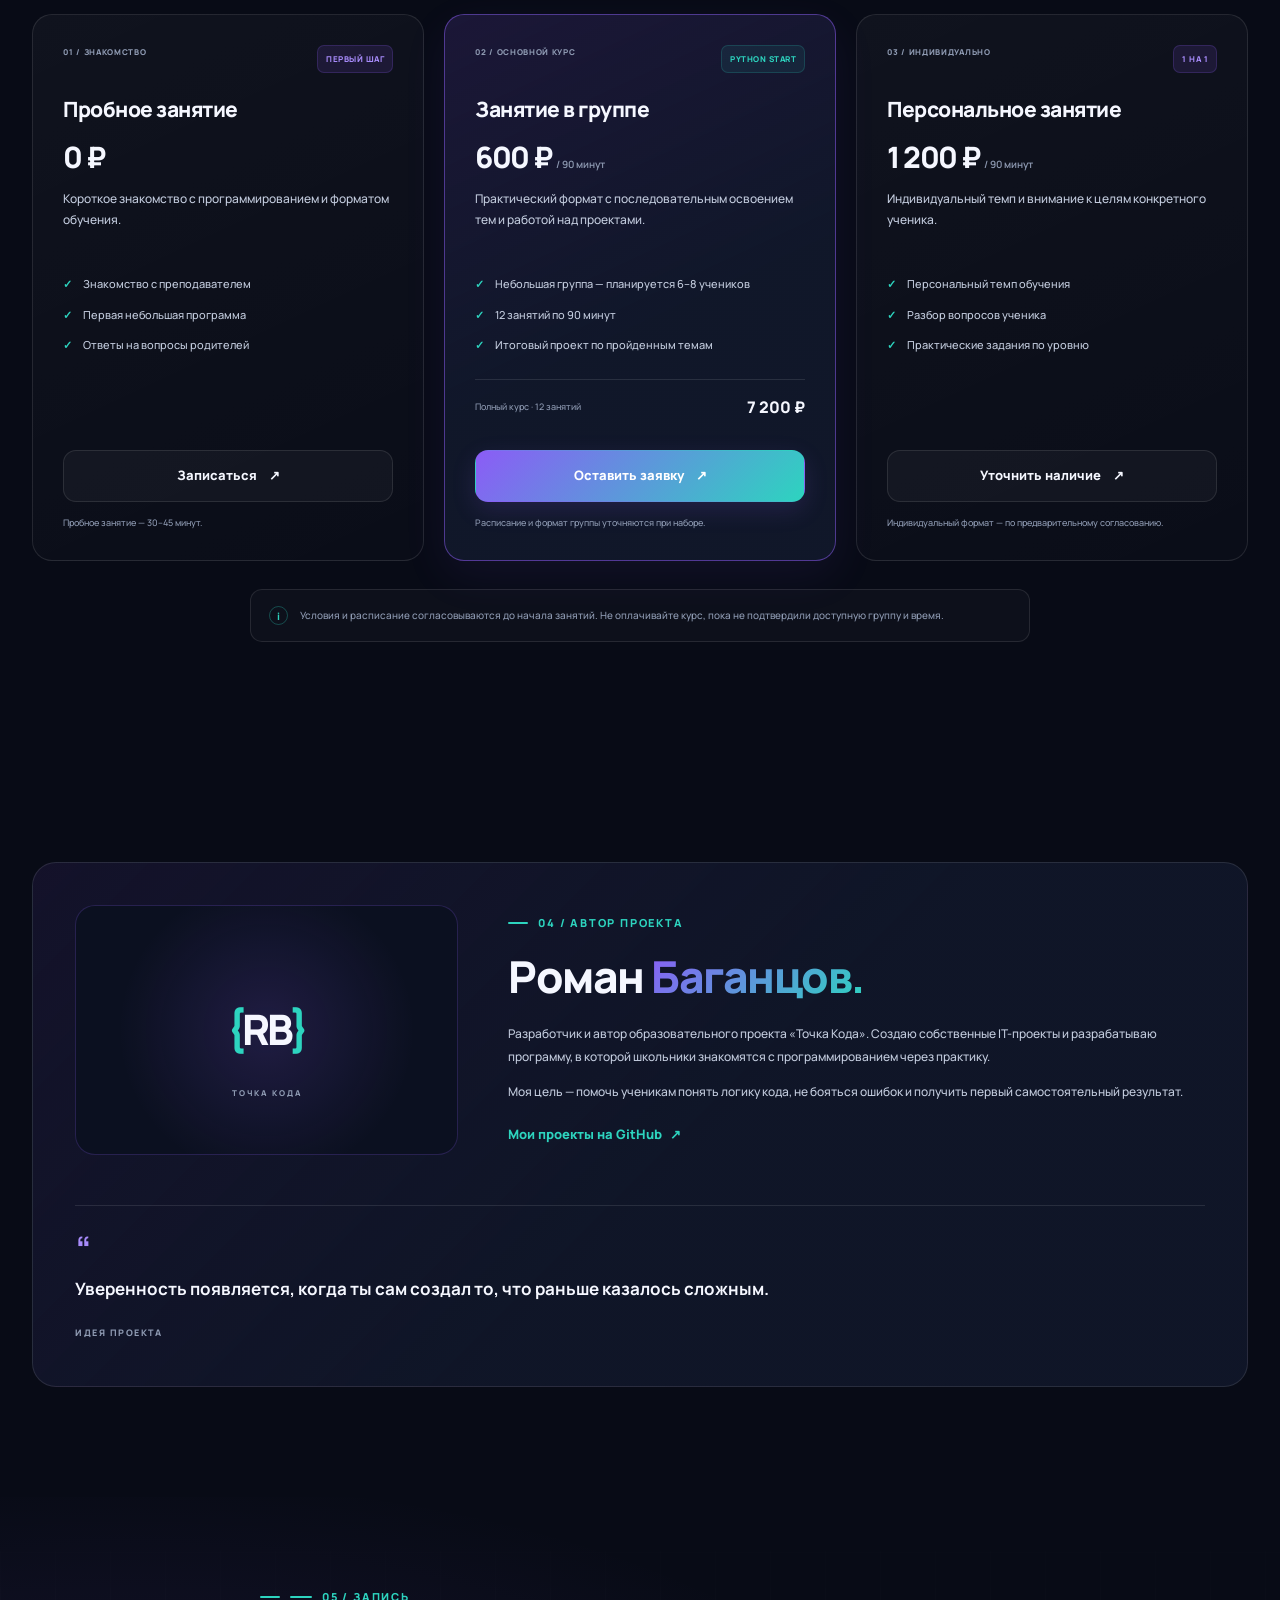
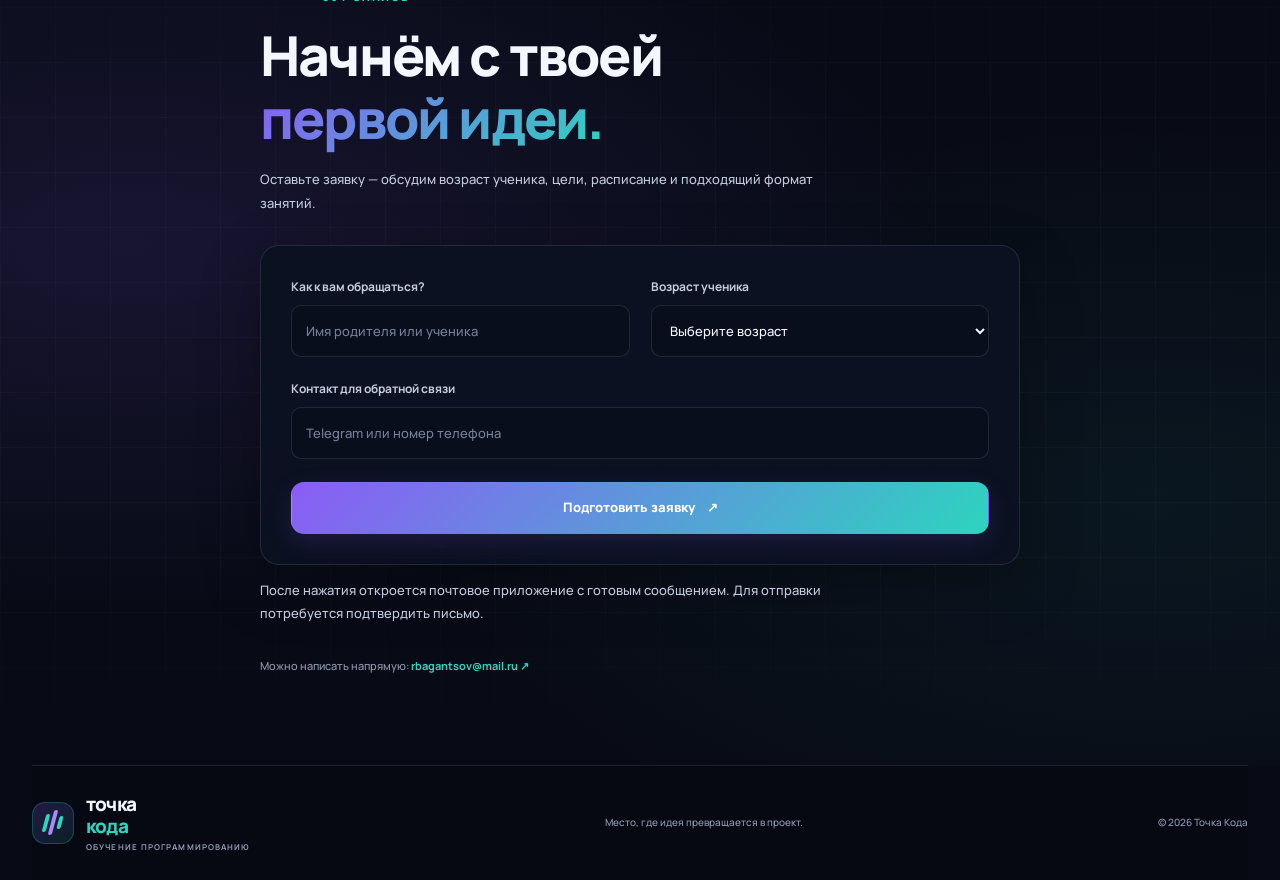
==== commit b8fcef1e: "Update index.html" ====
--- a/index.html
+++ b/index.html
@@ -58,7 +58,7 @@
       <div class="hero-bottom-note"><span></span> НЕ ЗУБРИМ — СОЗДАЁМ</div>
     </section>
 
-    <section class="metrics"><div class="wrap metrics-inner"><div><strong>12–16</strong><span>лет — возраст учеников</span></div><div><strong>12</strong><span>занятий в курсе</span></div><div><strong>90 <small>мин</small></strong><span>длительность занятия</span></div><div><strong>6–8</strong><span>учеников в группе*</span></div></div><p class="metrics-note">* Планируемый размер пилотной группы.</p></section>
+    <section class="metrics"><div class="wrap metrics-inner"><div><strong>12–16</strong><span>лет — возраст учеников</span></div><div><strong>12</strong><span>занятий в курсе</span></div><div><strong>90 <small>мин</small></strong><span>длительность занятия</span></div><div><strong>6–8</strong><span>учеников в группе*</span></div></div><p class="metrics-note"></p></section>
 
     <section class="section wrap approach" id="approach">
       <div class="section-head reveal"><div class="eyebrow">01 / НАШ ПОДХОД</div><h2>Навык важнее<br><span>зазубренной теории.</span></h2><p>Программирование становится понятнее, когда знания сразу работают на практике.</p></div>
--- a/style.css
+++ b/style.css
@@ -1,1097 +1,3541 @@
-/* ============ RESET & BASE ============ */
-*,
-*::before,
-*::after {
+
+/* =========================================================
+   ТОЧКА КОДА — ОСНОВНЫЕ СТИЛИ САЙТА
+   Цвета: тёмно-синий, фиолетовый, бирюзовый, белый
+   ========================================================= */
+
+
+/* =========================================================
+   1. ПОДКЛЮЧЕНИЕ ШРИФТОВ
+   ========================================================= */
+
+@import url('https://fonts.googleapis.com/css2?family=Manrope:wght@400;500;600;700;800&display=swap');
+
+
+/* =========================================================
+   2. ПЕРЕМЕННЫЕ И ЦВЕТОВАЯ ПАЛИТРА
+   ========================================================= */
+
+:root {
+    --bg: #080B16;
+    --bg-secondary: #0D1222;
+    --bg-card: #11182B;
+
+    --text: #F5F7FF;
+    --text-secondary: #C3CCDE;
+    --text-muted: #8F9BB3;
+
+    --purple: #8B5CF6;
+    --purple-light: #A78BFA;
+    --teal: #2DD4BF;
+    --blue: #60A5FA;
+
+    --border: rgba(255, 255, 255, 0.10);
+    --border-hover: rgba(139, 92, 246, 0.55);
+
+    --gradient: linear-gradient(
+        135deg,
+        var(--purple),
+        var(--teal)
+    );
+
+    --shadow: 0 20px 60px rgba(0, 0, 0, 0.25);
+
+    --radius-small: 12px;
+    --radius-medium: 20px;
+    --radius-large: 28px;
+
+    --container: 1160px;
+
+    --transition: 0.25s ease;
+}
+
+
+/* =========================================================
+   3. СБРОС СТИЛЕЙ И БАЗОВЫЕ НАСТРОЙКИ
+   ========================================================= */
+
+* {
     box-sizing: border-box;
-    margin: 0;
-    padding: 0;
-}
-
-:root {
-    --bg: #0a0e1a;
-    --bg-alt: #0f1524;
-    --surface: #141b2d;
-    --surface-2: #1a2236;
-    --border: #232c44;
-    --text: #e8ecf5;
-    --text-muted: #8892a8;
-    --accent: #4ade80;
-    --accent-2: #38bdf8;
-    --accent-3: #a78bfa;
-    --gradient: linear-gradient(135deg, #4ade80 0%, #38bdf8 100%);
-    --radius: 16px;
-    --radius-sm: 10px;
-    --shadow: 0 20px 60px rgba(0, 0, 0, 0.4);
-    --transition: 0.3s cubic-bezier(0.4, 0, 0.2, 1);
-    --card-thickness: 18px;
 }
 
 html {
     scroll-behavior: smooth;
-    scroll-padding-top: 80px;
+    scroll-padding-top: 90px;
+
+    -webkit-font-smoothing: antialiased;
+    -moz-osx-font-smoothing: grayscale;
+
+    text-rendering: optimizeLegibility;
 }
 
 body {
-    font-family: 'Manrope', system-ui, -apple-system, sans-serif;
+    margin: 0;
+    min-width: 320px;
+
     background: var(--bg);
     color: var(--text);
-    line-height: 1.65;
+
+    font-family: 'Manrope', Arial, sans-serif;
+    font-size: 15px;
+    font-weight: 500;
+    line-height: 1.75;
+
     overflow-x: hidden;
-    -webkit-font-smoothing: antialiased;
-}
-
-img { max-width: 100%; display: block; }
-a { color: inherit; text-decoration: none; }
+}
+
+body,
+button,
+input,
+select,
+textarea {
+    font-family: 'Manrope', Arial, sans-serif;
+}
+
+button,
+input,
+select,
+textarea {
+    font-size: inherit;
+}
+
+button,
+a {
+    -webkit-tap-highlight-color: transparent;
+}
+
+button {
+    color: inherit;
+}
+
+a {
+    color: inherit;
+    text-decoration: none;
+}
+
+img,
+svg {
+    display: block;
+    max-width: 100%;
+}
+
+img {
+    height: auto;
+}
+
+ul,
+ol {
+    padding-left: 24px;
+}
+
+::selection {
+    color: #FFFFFF;
+    background: rgba(139, 92, 246, 0.65);
+}
+
+
+/* =========================================================
+   4. ЗАГОЛОВКИ И ТЕКСТ
+   ========================================================= */
+
+h1,
+h2,
+h3,
+h4,
+h5,
+h6 {
+    margin-top: 0;
+
+    color: var(--text);
+
+    font-weight: 800;
+    line-height: 1.2;
+    letter-spacing: -0.6px;
+}
+
+h1 {
+    font-size: clamp(42px, 6vw, 72px);
+    letter-spacing: -2.5px;
+    line-height: 1.08;
+}
+
+h2 {
+    font-size: clamp(32px, 4vw, 48px);
+    letter-spacing: -1.5px;
+}
+
+h3 {
+    font-size: 21px;
+    letter-spacing: -0.5px;
+}
+
+p {
+    margin-top: 0;
+
+    color: var(--text-secondary);
+    line-height: 1.85;
+}
+
+strong,
+b {
+    color: var(--text);
+    font-weight: 800;
+}
+
+small {
+    font-size: 12px;
+}
+
+.eyebrow {
+    display: inline-flex;
+    align-items: center;
+    gap: 9px;
+
+    margin-bottom: 18px;
+
+    color: var(--teal);
+
+    font-size: 11px;
+    font-weight: 800;
+    letter-spacing: 1.8px;
+    text-transform: uppercase;
+}
+
+.eyebrow::before {
+    content: '';
+
+    width: 20px;
+    height: 2px;
+
+    background: var(--teal);
+    border-radius: 10px;
+}
+
+.gradient-text {
+    color: transparent;
+
+    background: var(--gradient);
+    background-clip: text;
+    -webkit-background-clip: text;
+}
+
+
+/* =========================================================
+   5. ОБЩАЯ СЕТКА И СЕКЦИИ
+   ========================================================= */
 
 .container {
-    max-width: 1180px;
-    margin: 0 auto;
-    padding: 0 24px;
-}
-
-.accent {
-    background: var(--gradient);
-    -webkit-background-clip: text;
-    background-clip: text;
-    -webkit-text-fill-color: transparent;
-}
-
-/* ============ HEADER ============ */
+    width: min(
+        var(--container),
+        calc(100% - 48px)
+    );
+
+    margin-right: auto;
+    margin-left: auto;
+}
+
+section {
+    position: relative;
+    padding: 100px 0;
+}
+
+.section-heading {
+    max-width: 760px;
+    margin: 0 auto 52px;
+
+    text-align: center;
+}
+
+.section-heading h2 {
+    margin-bottom: 18px;
+}
+
+.section-heading p {
+    max-width: 620px;
+    margin-right: auto;
+    margin-left: auto;
+}
+
+.section-intro {
+    color: var(--text-secondary);
+    font-size: 16px;
+    line-height: 1.85;
+}
+
+.section-label {
+    margin-bottom: 12px;
+
+    color: var(--teal);
+
+    font-size: 11px;
+    font-weight: 800;
+    letter-spacing: 1.6px;
+    text-transform: uppercase;
+}
+
+
+/* =========================================================
+   6. ШАПКА САЙТА
+   ========================================================= */
+
 .header {
-    position: fixed;
-    top: 0; left: 0; right: 0;
-    z-index: 100;
-    padding: 16px 0;
-    transition: var(--transition);
-    background: rgba(10, 14, 26, 0);
-    backdrop-filter: blur(0);
-}
-
-.header.scrolled {
-    background: rgba(10, 14, 26, 0.85);
-    backdrop-filter: blur(16px);
+    position: sticky;
+    z-index: 1000;
+    top: 0;
+
+    width: 100%;
+
+    background: rgba(8, 11, 22, 0.85);
     border-bottom: 1px solid var(--border);
-    padding: 12px 0;
-}
-
-.header__inner {
+
+    backdrop-filter: blur(18px);
+    -webkit-backdrop-filter: blur(18px);
+}
+
+.header-inner {
     display: flex;
     align-items: center;
     justify-content: space-between;
+    gap: 24px;
+
+    min-height: 82px;
 }
 
 .logo {
-    font-family: 'JetBrains Mono', monospace;
-    font-weight: 700;
-    font-size: 1.15rem;
-    display: flex;
-    gap: 4px;
+    display: inline-flex;
     align-items: center;
-    white-space: nowrap;
-}
-
-.logo__bracket { color: var(--accent); }
-.logo__text { letter-spacing: -0.5px; }
+    gap: 12px;
+
+    flex-shrink: 0;
+
+    color: var(--text);
+    font-size: 19px;
+    font-weight: 800;
+    letter-spacing: -0.6px;
+}
+
+.logo-mark {
+    display: grid;
+    place-items: center;
+
+    width: 42px;
+    height: 42px;
+
+    color: #FFFFFF;
+
+    background: var(--gradient);
+    border-radius: 14px;
+
+    box-shadow: 0 5px 24px rgba(139, 92, 246, 0.22);
+
+    font-size: 20px;
+    font-weight: 800;
+}
+
+.logo span {
+    color: var(--teal);
+}
 
 .nav {
     display: flex;
     align-items: center;
-    gap: 32px;
-}
-
-.nav__link {
-    font-size: 0.95rem;
-    font-weight: 600;
-    color: var(--text-muted);
+    gap: 28px;
+}
+
+.nav a {
+    position: relative;
+
+    color: var(--text-secondary);
+
+    font-size: 13px;
+    font-weight: 700;
+
     transition: color var(--transition);
-    position: relative;
-}
-
-.nav__link:hover { color: var(--text); }
-
-.nav__link:not(.nav__link--cta)::after {
+}
+
+.nav a:hover,
+.nav a.active {
+    color: var(--text);
+}
+
+.nav a:not(.nav-cta)::after {
+    position: absolute;
+    right: 0;
+    bottom: -7px;
+    left: 0;
+
+    height: 2px;
+
     content: '';
-    position: absolute;
-    left: 0; bottom: -6px;
-    width: 0; height: 2px;
     background: var(--gradient);
-    transition: width var(--transition);
-}
-
-.nav__link:not(.nav__link--cta):hover::after { width: 100%; }
-
-.nav__link--cta {
+
+    transform: scaleX(0);
+    transform-origin: left;
+
+    transition: transform var(--transition);
+}
+
+.nav a:not(.nav-cta):hover::after {
+    transform: scaleX(1);
+}
+
+.menu-toggle {
+    display: none;
+
+    width: 44px;
+    height: 44px;
+
+    padding: 0;
+
+    color: var(--text);
+    background: var(--bg-card);
+
+    border: 1px solid var(--border);
+    border-radius: 12px;
+
+    cursor: pointer;
+}
+
+
+/* =========================================================
+   7. КНОПКИ
+   ========================================================= */
+
+.button,
+.nav-cta {
+    display: inline-flex;
+    align-items: center;
+    justify-content: center;
+    gap: 10px;
+
+    min-height: 48px;
+    padding: 13px 22px;
+
+    color: #FFFFFF;
+
     background: var(--gradient);
-    color: #0a0e1a;
-    padding: 10px 20px;
-    border-radius: 100px;
-    font-weight: 700;
-    transition: transform var(--transition), box-shadow var(--transition);
-}
-
-.nav__link--cta:hover {
+    border: 1px solid transparent;
+    border-radius: 14px;
+
+    font-size: 13px;
+    font-weight: 800;
+    text-align: center;
+
+    cursor: pointer;
+
+    transition:
+        transform var(--transition),
+        box-shadow var(--transition),
+        border-color var(--transition);
+}
+
+.button:hover,
+.nav-cta:hover {
+    box-shadow: 0 10px 32px rgba(139, 92, 246, 0.25);
     transform: translateY(-2px);
-    box-shadow: 0 8px 24px rgba(74, 222, 128, 0.35);
-    color: #0a0e1a;
-}
-
-.burger {
-    display: none;
-    flex-direction: column;
-    gap: 5px;
-    background: none;
-    border: none;
-    cursor: pointer;
-    padding: 8px;
-}
-
-.burger span {
-    width: 24px; height: 2px;
-    background: var(--text);
-    border-radius: 2px;
-    transition: var(--transition);
-}
-
-.burger.active span:nth-child(1) { transform: translateY(7px) rotate(45deg); }
-.burger.active span:nth-child(2) { opacity: 0; }
-.burger.active span:nth-child(3) { transform: translateY(-7px) rotate(-45deg); }
-
-/* ============ HERO ============ */
+}
+
+.button:active,
+.nav-cta:active {
+    transform: translateY(0);
+}
+
+.button-secondary {
+    color: var(--text);
+
+    background: rgba(255, 255, 255, 0.04);
+    border-color: var(--border);
+}
+
+.button-secondary:hover {
+    background: rgba(255, 255, 255, 0.08);
+    border-color: var(--border-hover);
+    box-shadow: none;
+}
+
+.button-full {
+    width: 100%;
+}
+
+.text-link {
+    display: inline-flex;
+    align-items: center;
+    gap: 8px;
+
+    color: var(--teal);
+    font-size: 13px;
+    font-weight: 800;
+
+    transition: gap var(--transition);
+}
+
+.text-link:hover {
+    gap: 13px;
+    text-decoration: underline;
+    text-underline-offset: 4px;
+}
+
+
+/* =========================================================
+   8. ГЛАВНЫЙ ЭКРАН
+   ========================================================= */
+
 .hero {
     position: relative;
-    min-height: 100vh;
+    isolation: isolate;
+
+    padding: 100px 0 110px;
+
+    overflow: hidden;
+}
+
+.hero::before {
+    position: absolute;
+    z-index: -1;
+    top: -180px;
+    left: -180px;
+
+    width: 520px;
+    height: 520px;
+
+    content: '';
+    background: rgba(139, 92, 246, 0.13);
+
+    border-radius: 50%;
+    filter: blur(100px);
+    pointer-events: none;
+}
+
+.hero::after {
+    position: absolute;
+    z-index: -1;
+    right: -200px;
+    bottom: -200px;
+
+    width: 520px;
+    height: 520px;
+
+    content: '';
+    background: rgba(45, 212, 191, 0.08);
+
+    border-radius: 50%;
+    filter: blur(110px);
+    pointer-events: none;
+}
+
+.hero-grid {
+    display: grid;
+    grid-template-columns: 1.05fr 0.95fr;
+    align-items: center;
+    gap: 70px;
+}
+
+.hero-content {
+    max-width: 650px;
+}
+
+.hero h1 {
+    margin-bottom: 26px;
+}
+
+.hero-text {
+    max-width: 540px;
+    margin-bottom: 32px;
+
+    color: var(--text-secondary);
+    font-size: 17px;
+    line-height: 1.85;
+}
+
+.hero-actions {
+    display: flex;
+    flex-wrap: wrap;
+    gap: 14px;
+
+    margin-bottom: 30px;
+}
+
+.hero-note {
     display: flex;
     align-items: center;
-    padding: 120px 0 80px;
+    gap: 10px;
+
+    color: var(--text-muted);
+    font-size: 12px;
+}
+
+.hero-note::before {
+    content: '✓';
+
+    display: grid;
+    place-items: center;
+
+    width: 22px;
+    height: 22px;
+
+    color: var(--teal);
+
+    background: rgba(45, 212, 191, 0.10);
+    border-radius: 50%;
+
+    font-weight: 800;
+}
+
+.hero-visual {
+    position: relative;
+    min-width: 0;
+}
+
+.hero-image {
+    width: 100%;
+
+    border: 1px solid var(--border);
+    border-radius: var(--radius-large);
+
+    box-shadow: var(--shadow);
+}
+
+.hero-card {
+    padding: 22px;
+
+    background: rgba(17, 24, 43, 0.92);
+    border: 1px solid var(--border);
+    border-radius: var(--radius-medium);
+
+    box-shadow: var(--shadow);
+
+    backdrop-filter: blur(14px);
+}
+
+.hero-card-title {
+    margin-bottom: 8px;
+
+    color: var(--text);
+    font-size: 14px;
+    font-weight: 800;
+}
+
+.hero-card p {
+    margin-bottom: 0;
+    font-size: 12px;
+}
+
+.float-chip {
+    position: absolute;
+
+    padding: 13px 17px;
+
+    background: rgba(17, 24, 43, 0.95);
+    border: 1px solid var(--border);
+    border-radius: 14px;
+
+    box-shadow: var(--shadow);
+
+    animation: float 5s ease-in-out infinite;
+}
+
+.float-chip strong {
+    display: block;
+    font-size: 13px;
+}
+
+.float-chip small {
+    color: var(--text-muted);
+    font-size: 10px;
+}
+
+.float-chip-one {
+    top: 12%;
+    right: -20px;
+}
+
+.float-chip-two {
+    bottom: 10%;
+    left: -25px;
+
+    animation-delay: -2.5s;
+}
+
+
+/* =========================================================
+   9. ПРЕИМУЩЕСТВА
+   ========================================================= */
+
+.features-grid {
+    display: grid;
+    grid-template-columns: repeat(3, minmax(0, 1fr));
+    gap: 22px;
+}
+
+.feature-card {
+    padding: 30px;
+
+    background: var(--bg-card);
+    border: 1px solid var(--border);
+    border-radius: var(--radius-medium);
+
+    transition:
+        transform var(--transition),
+        border-color var(--transition),
+        background var(--transition);
+}
+
+.feature-card:hover {
+    background: #141D33;
+    border-color: var(--border-hover);
+
+    transform: translateY(-5px);
+}
+
+.feature-icon {
+    display: grid;
+    place-items: center;
+
+    width: 52px;
+    height: 52px;
+
+    margin-bottom: 22px;
+
+    color: var(--teal);
+
+    background: rgba(45, 212, 191, 0.10);
+    border: 1px solid rgba(45, 212, 191, 0.16);
+    border-radius: 16px;
+
+    font-size: 22px;
+}
+
+.feature-card h3 {
+    margin-bottom: 12px;
+}
+
+.feature-card p {
+    margin-bottom: 0;
+    font-size: 13px;
+}
+
+
+/* =========================================================
+   10. КУРСЫ
+   ========================================================= */
+
+.courses {
+    background:
+        linear-gradient(
+            180deg,
+            transparent,
+            rgba(13, 18, 34, 0.75),
+            transparent
+        );
+}
+
+.courses-grid {
+    display: grid;
+    grid-template-columns: repeat(2, minmax(0, 1fr));
+    gap: 24px;
+}
+
+.course-card {
+    position: relative;
+
+    display: flex;
+    flex-direction: column;
+
+    padding: 32px;
+
+    background: var(--bg-card);
+    border: 1px solid var(--border);
+    border-radius: var(--radius-large);
+
     overflow: hidden;
-}
-
-.hero__bg {
+
+    transition:
+        transform var(--transition),
+        border-color var(--transition);
+}
+
+.course-card:hover {
+    border-color: var(--border-hover);
+    transform: translateY(-5px);
+}
+
+.course-card-featured {
+    border-color: rgba(139, 92, 246, 0.45);
+
+    background:
+        linear-gradient(
+            145deg,
+            rgba(139, 92, 246, 0.10),
+            transparent 60%
+        ),
+        var(--bg-card);
+}
+
+.course-tag {
+    display: inline-flex;
+    align-self: flex-start;
+
+    margin-bottom: 20px;
+    padding: 7px 11px;
+
+    color: var(--teal);
+
+    background: rgba(45, 212, 191, 0.09);
+    border: 1px solid rgba(45, 212, 191, 0.15);
+    border-radius: 8px;
+
+    font-size: 10px;
+    font-weight: 800;
+    letter-spacing: 0.8px;
+    text-transform: uppercase;
+}
+
+.course-card h3 {
+    margin-bottom: 14px;
+    font-size: 25px;
+}
+
+.course-card > p {
+    color: var(--text-secondary);
+    font-size: 14px;
+}
+
+.course-meta {
+    display: flex;
+    flex-wrap: wrap;
+    gap: 9px;
+
+    margin: 14px 0 20px;
+}
+
+.course-meta span {
+    padding: 7px 10px;
+
+    color: var(--text-secondary);
+
+    background: rgba(255, 255, 255, 0.04);
+    border: 1px solid var(--border);
+    border-radius: 8px;
+
+    font-size: 10px;
+    font-weight: 700;
+}
+
+.course-list {
+    display: grid;
+    gap: 12px;
+
+    margin: 10px 0 26px;
+    padding: 0;
+
+    list-style: none;
+}
+
+.course-list li {
+    position: relative;
+
+    padding-left: 25px;
+
+    color: var(--text-secondary);
+    font-size: 13px;
+}
+
+.course-list li::before {
     position: absolute;
-    inset: 0;
-    z-index: 0;
-}
-
-.hero__bg::before {
+    top: 0;
+    left: 0;
+
+    content: '✓';
+
+    color: var(--teal);
+    font-weight: 800;
+}
+
+.course-card .button {
+    width: 100%;
+    margin-top: auto;
+}
+
+
+/* =========================================================
+   11. ТАРИФЫ И ЦЕНЫ
+   ========================================================= */
+
+.pricing-grid {
+    display: grid;
+    grid-template-columns: repeat(3, minmax(0, 1fr));
+    align-items: stretch;
+    gap: 22px;
+}
+
+.price-card {
+    position: relative;
+
+    display: flex;
+    flex-direction: column;
+
+    padding: 30px;
+
+    background: var(--bg-card);
+    border: 1px solid var(--border);
+    border-radius: var(--radius-large);
+
+    transition:
+        transform var(--transition),
+        border-color var(--transition);
+}
+
+.price-card:hover {
+    border-color: var(--border-hover);
+    transform: translateY(-5px);
+}
+
+.price-card-featured {
+    border-color: var(--purple);
+
+    background:
+        linear-gradient(
+            160deg,
+            rgba(139, 92, 246, 0.13),
+            transparent 55%
+        ),
+        var(--bg-card);
+
+    box-shadow: 0 15px 45px rgba(139, 92, 246, 0.08);
+}
+
+.price-badge {
+    position: absolute;
+    top: 18px;
+    right: 18px;
+
+    padding: 6px 9px;
+
+    color: #FFFFFF;
+    background: var(--purple);
+
+    border-radius: 7px;
+
+    font-size: 9px;
+    font-weight: 800;
+    letter-spacing: 0.6px;
+    text-transform: uppercase;
+}
+
+.price-title {
+    margin-bottom: 10px;
+
+    color: var(--text);
+    font-size: 18px;
+    font-weight: 800;
+}
+
+.price-description {
+    min-height: 48px;
+    margin-bottom: 22px;
+
+    color: var(--text-muted);
+    font-size: 12px;
+}
+
+.price-value {
+    margin-bottom: 4px;
+
+    color: var(--text);
+    font-size: 38px;
+    font-weight: 800;
+    letter-spacing: -1.5px;
+    line-height: 1.2;
+}
+
+.price-period {
+    margin-bottom: 24px;
+
+    color: var(--text-muted);
+    font-size: 11px;
+}
+
+.price-divider {
+    height: 1px;
+    margin-bottom: 22px;
+
+    background: var(--border);
+}
+
+.price-list {
+    display: grid;
+    gap: 13px;
+
+    margin: 0 0 28px;
+    padding: 0;
+
+    list-style: none;
+}
+
+.price-list li {
+    position: relative;
+    padding-left: 24px;
+
+    color: var(--text-secondary);
+    font-size: 12px;
+}
+
+.price-list li::before {
+    position: absolute;
+    left: 0;
+
+    content: '✓';
+
+    color: var(--teal);
+    font-weight: 800;
+}
+
+.price-card .button {
+    width: 100%;
+    margin-top: auto;
+}
+
+.price-note {
+    max-width: 720px;
+    margin: 30px auto 0;
+
+    color: var(--text-muted);
+    font-size: 11px;
+    text-align: center;
+}
+
+
+/* =========================================================
+   12. ЭТАПЫ ОБУЧЕНИЯ
+   ========================================================= */
+
+.timeline {
+    display: grid;
+    gap: 0;
+
+    max-width: 820px;
+    margin: 0 auto;
+}
+
+.timeline-row {
+    position: relative;
+
+    display: grid;
+    grid-template-columns: 70px 1fr;
+    gap: 24px;
+
+    padding-bottom: 32px;
+}
+
+.timeline-row:not(:last-child)::before {
+    position: absolute;
+    top: 55px;
+    bottom: 0;
+    left: 25px;
+
+    width: 1px;
+
     content: '';
-    position: absolute;
-    top: -20%; right: -10%;
-    width: 600px; height: 600px;
-    background: radial-gradient(circle, rgba(74, 222, 128, 0.15) 0%, transparent 70%);
-    filter: blur(40px);
-}
-
-.hero__bg::after {
-    content: '';
-    position: absolute;
-    bottom: -20%; left: -10%;
-    width: 500px; height: 500px;
-    background: radial-gradient(circle, rgba(56, 189, 248, 0.12) 0%, transparent 70%);
-    filter: blur(40px);
-}
-
-.hero__code-lines {
-    position: absolute;
-    inset: 0;
-    font-family: 'JetBrains Mono', monospace;
-    font-size: 13px;
-    color: rgba(74, 222, 128, 0.06);
-    overflow: hidden;
-    pointer-events: none;
-    white-space: pre;
-    line-height: 1.8;
-    padding: 40px;
-    user-select: none;
-}
-
-.hero__inner {
+    background: var(--border);
+}
+
+.timeline-number {
     position: relative;
     z-index: 1;
+
     display: grid;
-    grid-template-columns: 1.05fr 0.95fr;
+    place-items: center;
+
+    width: 52px;
+    height: 52px;
+
+    color: var(--teal);
+
+    background: var(--bg-card);
+    border: 1px solid rgba(45, 212, 191, 0.25);
+    border-radius: 16px;
+
+    font-size: 14px;
+    font-weight: 800;
+}
+
+.timeline-row h3 {
+    margin: 5px 0 10px;
+}
+
+.timeline-row p {
+    margin-bottom: 0;
+    font-size: 13px;
+}
+
+
+/* =========================================================
+   13. ПРЕПОДАВАТЕЛЬ
+   ========================================================= */
+
+.teacher-grid {
+    display: grid;
+    grid-template-columns: 0.8fr 1.2fr;
+    align-items: center;
     gap: 60px;
+}
+
+.teacher-visual {
+    position: relative;
+}
+
+.teacher-photo {
+    width: 100%;
+
+    background: var(--bg-card);
+    border: 1px solid var(--border);
+    border-radius: var(--radius-large);
+}
+
+.teacher-copy h2 {
+    margin-bottom: 22px;
+}
+
+.teacher-copy p {
+    color: var(--text-secondary);
+    font-size: 14px;
+}
+
+.teacher-points {
+    display: grid;
+    gap: 12px;
+
+    margin: 26px 0 0;
+    padding: 0;
+
+    list-style: none;
+}
+
+.teacher-points li {
+    position: relative;
+    padding-left: 28px;
+
+    color: var(--text-secondary);
+    font-size: 13px;
+}
+
+.teacher-points li::before {
+    position: absolute;
+    left: 0;
+
+    content: '✓';
+
+    color: var(--teal);
+    font-weight: 800;
+}
+
+
+/* =========================================================
+   14. ОТЗЫВЫ И РЕЗУЛЬТАТЫ
+   ========================================================= */
+
+.results-grid {
+    display: grid;
+    grid-template-columns: repeat(3, minmax(0, 1fr));
+    gap: 22px;
+}
+
+.result-card {
+    padding: 28px;
+
+    background: var(--bg-card);
+    border: 1px solid var(--border);
+    border-radius: var(--radius-medium);
+}
+
+.result-card h3 {
+    margin-bottom: 12px;
+}
+
+.result-card p {
+    margin-bottom: 0;
+    font-size: 13px;
+}
+
+
+/* =========================================================
+   15. ЧАСТЫЕ ВОПРОСЫ
+   ========================================================= */
+
+.faq-list {
+    display: grid;
+    gap: 12px;
+
+    max-width: 850px;
+    margin: 0 auto;
+}
+
+.faq-item {
+    background: var(--bg-card);
+    border: 1px solid var(--border);
+    border-radius: 16px;
+
+    overflow: hidden;
+
+    transition: border-color var(--transition);
+}
+
+.faq-item:hover {
+    border-color: var(--border-hover);
+}
+
+.faq-question {
+    display: flex;
     align-items: center;
-}
-
-.hero__badge {
-    display: inline-block;
-    padding: 8px 16px;
-    background: rgba(74, 222, 128, 0.1);
-    border: 1px solid rgba(74, 222, 128, 0.3);
-    border-radius: 100px;
-    font-size: 0.85rem;
-    font-weight: 600;
-    color: var(--accent);
-    margin-bottom: 24px;
-    animation: fadeUp 0.6s ease both;
-}
-
-.hero__title {
-    font-size: clamp(2.2rem, 5vw, 3.8rem);
+    justify-content: space-between;
+    gap: 20px;
+
+    width: 100%;
+    padding: 22px;
+
+    color: var(--text);
+    background: transparent;
+    border: 0;
+
+    font-size: 13px;
     font-weight: 800;
-    line-height: 1.1;
-    letter-spacing: -1.5px;
-    margin-bottom: 24px;
-    animation: fadeUp 0.6s 0.1s ease both;
-}
-
-.hero__subtitle {
-    font-size: 1.1rem;
+    text-align: left;
+
+    cursor: pointer;
+}
+
+.faq-question::after {
+    content: '+';
+
+    color: var(--teal);
+    font-size: 22px;
+    font-weight: 500;
+
+    transition: transform var(--transition);
+}
+
+.faq-item.active .faq-question::after {
+    transform: rotate(45deg);
+}
+
+.faq-answer {
+    display: none;
+    padding: 0 22px 22px;
+}
+
+.faq-item.active .faq-answer {
+    display: block;
+}
+
+.faq-answer p {
+    margin-bottom: 0;
+    font-size: 13px;
+}
+
+
+/* =========================================================
+   16. ФОРМА ЗАПИСИ
+   ========================================================= */
+
+.contact-section {
+    position: relative;
+    overflow: hidden;
+
+    background:
+        radial-gradient(
+            circle at 10% 20%,
+            rgba(139, 92, 246, 0.10),
+            transparent 35%
+        ),
+        radial-gradient(
+            circle at 90% 80%,
+            rgba(45, 212, 191, 0.07),
+            transparent 35%
+        );
+}
+
+.contact-grid {
+    display: grid;
+    grid-template-columns: 0.9fr 1.1fr;
+    align-items: start;
+    gap: 60px;
+}
+
+.contact-copy h2 {
+    margin-bottom: 20px;
+}
+
+.contact-copy > p {
+    color: var(--text-secondary);
+    font-size: 14px;
+}
+
+.contact-details {
+    display: grid;
+    gap: 16px;
+
+    margin-top: 28px;
+}
+
+.contact-detail {
+    display: flex;
+    align-items: center;
+    gap: 14px;
+}
+
+.contact-detail-icon {
+    display: grid;
+    place-items: center;
+
+    width: 42px;
+    height: 42px;
+
+    flex-shrink: 0;
+
+    color: var(--teal);
+    background: rgba(45, 212, 191, 0.09);
+
+    border-radius: 12px;
+}
+
+.contact-detail strong {
+    display: block;
+    font-size: 12px;
+}
+
+.contact-detail span {
+    display: block;
+
     color: var(--text-muted);
-    max-width: 540px;
-    margin-bottom: 36px;
-    animation: fadeUp 0.6s 0.2s ease both;
-}
-
-.hero__actions {
+    font-size: 11px;
+}
+
+.contact-form {
+    display: grid;
+    gap: 18px;
+
+    padding: 32px;
+
+    background: rgba(17, 24, 43, 0.92);
+    border: 1px solid var(--border);
+    border-radius: var(--radius-large);
+
+    box-shadow: var(--shadow);
+}
+
+.form-title {
+    margin-bottom: 4px;
+
+    color: var(--text);
+    font-size: 21px;
+    font-weight: 800;
+}
+
+.form-description {
+    margin-bottom: 8px;
+
+    color: var(--text-muted);
+    font-size: 12px;
+}
+
+.form-group {
+    display: grid;
+    gap: 8px;
+}
+
+.form-group label {
+    color: var(--text-secondary);
+    font-size: 12px;
+    font-weight: 700;
+}
+
+.contact-form input,
+.contact-form select,
+.contact-form textarea {
+    width: 100%;
+    min-height: 48px;
+
+    padding: 13px 15px;
+
+    color: var(--text);
+    background: #0B1020;
+
+    border: 1px solid var(--border);
+    border-radius: 12px;
+    outline: none;
+
+    font-size: 13px;
+    font-weight: 500;
+
+    transition:
+        border-color var(--transition),
+        box-shadow var(--transition);
+}
+
+.contact-form textarea {
+    min-height: 110px;
+    resize: vertical;
+}
+
+.contact-form input::placeholder,
+.contact-form textarea::placeholder {
+    color: var(--text-muted);
+    opacity: 1;
+}
+
+.contact-form select {
+    cursor: pointer;
+}
+
+.contact-form select option {
+    color: var(--text);
+    background: var(--bg-card);
+}
+
+.contact-form input:focus,
+.contact-form select:focus,
+.contact-form textarea:focus {
+    border-color: var(--purple);
+    box-shadow: 0 0 0 3px rgba(139, 92, 246, 0.12);
+}
+
+.form-consent {
     display: flex;
-    gap: 16px;
+    align-items: flex-start;
+    gap: 10px;
+
+    color: var(--text-muted);
+    font-size: 10px;
+    line-height: 1.6;
+}
+
+.form-consent input {
+    width: 16px;
+    min-height: 16px;
+    height: 16px;
+
+    margin-top: 2px;
+
+    flex-shrink: 0;
+    accent-color: var(--purple);
+}
+
+.form-consent a {
+    color: var(--teal);
+    text-decoration: underline;
+    text-underline-offset: 3px;
+}
+
+
+/* =========================================================
+   17. УВЕДОМЛЕНИЯ
+   ========================================================= */
+
+#toast {
+    position: fixed;
+    z-index: 2000;
+    right: 24px;
+    bottom: 24px;
+
+    max-width: min(380px, calc(100% - 32px));
+    padding: 16px 20px;
+
+    color: var(--text);
+
+    background: var(--bg-card);
+    border: 1px solid var(--border-hover);
+    border-radius: 14px;
+
+    box-shadow: var(--shadow);
+
+    opacity: 0;
+    visibility: hidden;
+    transform: translateY(12px);
+
+    transition:
+        opacity var(--transition),
+        visibility var(--transition),
+        transform var(--transition);
+}
+
+#toast.show {
+    opacity: 1;
+    visibility: visible;
+    transform: translateY(0);
+}
+
+
+/* =========================================================
+   18. ПОДВАЛ САЙТА
+   ========================================================= */
+
+.footer {
+    padding: 36px 0;
+
+    background: #060812;
+    border-top: 1px solid var(--border);
+}
+
+.footer-inner {
+    display: flex;
+    align-items: center;
+    justify-content: space-between;
     flex-wrap: wrap;
-    margin-bottom: 48px;
-    animation: fadeUp 0.6s 0.3s ease both;
-}
+    gap: 24px;
+}
+
+.footer-brand {
+    display: grid;
+    gap: 8px;
+}
+
+.footer-tagline {
+    color: var(--text-muted);
+    font-size: 11px;
+}
+
+.footer-copy {
+    color: var(--text-muted);
+    font-size: 10px;
+}
+
+.footer-links {
+    display: flex;
+    flex-wrap: wrap;
+    gap: 20px;
+}
+
+.footer-links a {
+    color: var(--text-secondary);
+    font-size: 11px;
+
+    transition: color var(--transition);
+}
+
+.footer-links a:hover {
+    color: var(--teal);
+}
+
+
+/* =========================================================
+   19. АНИМАЦИИ ПОЯВЛЕНИЯ
+   Совместимо с классами .reveal и .visible в JavaScript
+   ========================================================= */
+
+.reveal {
+    opacity: 0;
+    transform: translateY(24px);
+
+    transition:
+        opacity 0.7s ease,
+        transform 0.7s ease;
+}
+
+.reveal.visible {
+    opacity: 1;
+    transform: translateY(0);
+}
+
+.reveal-delay-1 {
+    transition-delay: 0.1s;
+}
+
+.reveal-delay-2 {
+    transition-delay: 0.2s;
+}
+
+.reveal-delay-3 {
+    transition-delay: 0.3s;
+}
+
+@keyframes float {
+    0%,
+    100% {
+        transform: translateY(0);
+    }
+
+    50% {
+        transform: translateY(-10px);
+    }
+}
+
+@keyframes pulse {
+    0%,
+    100% {
+        opacity: 1;
+    }
+
+    50% {
+        opacity: 0.65;
+    }
+}
+
+
+/* =========================================================
+   20. ДОСТУПНОСТЬ И ФОКУС
+   ========================================================= */
+
+:focus-visible {
+    outline: 2px solid var(--teal);
+    outline-offset: 4px;
+}
+
+@media (prefers-reduced-motion: reduce) {
+    *,
+    *::before,
+    *::after {
+        scroll-behavior: auto !important;
+        animation-duration: 0.01ms !important;
+        animation-iteration-count: 1 !important;
+        transition-duration: 0.01ms !important;
+    }
+
+    .reveal {
+        opacity: 1;
+        transform: none;
+    }
+}
+
+
+/* =========================================================
+   21. ПЛАНШЕТЫ
+   ========================================================= */
+
+@media (max-width: 1000px) {
+    .nav {
+        gap: 17px;
+    }
+
+    .nav a {
+        font-size: 12px;
+    }
+
+    .hero-grid {
+        gap: 40px;
+    }
+
+    .features-grid,
+    .results-grid {
+        grid-template-columns: repeat(2, minmax(0, 1fr));
+    }
+
+    .pricing-grid {
+        grid-template-columns: repeat(2, minmax(0, 1fr));
+    }
+
+    .teacher-grid,
+    .contact-grid {
+        gap: 36px;
+    }
+}
+
+
+/* =========================================================
+   22. МОБИЛЬНАЯ НАВИГАЦИЯ
+   ========================================================= */
+
+@media (max-width: 760px) {
+    .header-inner {
+        min-height: 70px;
+    }
+
+    .menu-toggle {
+        display: grid;
+        place-items: center;
+    }
+
+    .nav {
+        position: absolute;
+        top: calc(100% + 1px);
+        right: 0;
+        left: 0;
+
+        display: none;
+        align-items: stretch;
+        flex-direction: column;
+        gap: 0;
+
+        padding: 12px 24px 22px;
+
+        background: rgba(8, 11, 22, 0.98);
+        border-bottom: 1px solid var(--border);
+
+        box-shadow: var(--shadow);
+    }
+
+    .nav.open {
+        display: flex;
+    }
+
+    .nav a {
+        padding: 13px 0;
+
+        font-size: 14px;
+    }
+
+    .nav a:not(.nav-cta)::after {
+        display: none;
+    }
+
+    .nav .nav-cta {
+        margin-top: 10px;
+    }
+
+    .hero {
+        padding: 72px 0 80px;
+    }
+
+    .hero-grid {
+        grid-template-columns: 1fr;
+        gap: 48px;
+    }
+
+    .hero-content {
+        max-width: 100%;
+    }
+
+    .hero h1 {
+        font-size: clamp(38px, 9vw, 54px);
+        letter-spacing: -1.6px;
+    }
+
+    .hero-text {
+        font-size: 15px;
+    }
+
+    .hero-visual {
+        width: min(100%, 540px);
+        margin: 0 auto;
+    }
+
+    .float-chip-one {
+        right: -5px;
+    }
+
+    .float-chip-two {
+        left: -5px;
+    }
+
+    section {
+        padding: 72px 0;
+    }
+
+    .section-heading {
+        margin-bottom: 36px;
+    }
+
+    .section-intro {
+        font-size: 14px;
+    }
+
+    .features-grid,
+    .courses-grid,
+    .pricing-grid,
+    .results-grid {
+        grid-template-columns: 1fr;
+    }
+
+    .feature-card,
+    .course-card,
+    .price-card,
+    .result-card {
+        padding: 25px;
+    }
+
+    .course-card h3 {
+        font-size: 23px;
+    }
+
+    .price-card {
+        max-width: 520px;
+        width: 100%;
+        margin: 0 auto;
+    }
+
+    .teacher-grid,
+    .contact-grid {
+        grid-template-columns: 1fr;
+        gap: 34px;
+    }
+
+    .teacher-visual {
+        max-width: 500px;
+        margin: 0 auto;
+    }
+
+    .contact-form {
+        padding: 25px;
+    }
+
+    .timeline-row {
+        grid-template-columns: 52px 1fr;
+        gap: 18px;
+    }
+
+    .timeline-row:not(:last-child)::before {
+        left: 25px;
+    }
+
+    .footer-inner {
+        align-items: flex-start;
+        flex-direction: column;
+        gap: 22px;
+    }
+}
+
+
+/* =========================================================
+   23. МАЛЕНЬКИЕ ТЕЛЕФОНЫ
+   ========================================================= */
+
+@media (max-width: 420px) {
+    .container {
+        width: calc(100% - 32px);
+    }
+
+    body {
+        font-size: 14px;
+    }
+
+    h2 {
+        font-size: 30px;
+        letter-spacing: -0.8px;
+    }
+
+    .logo {
+        gap: 9px;
+        font-size: 16px;
+    }
+
+    .logo-mark {
+        width: 38px;
+        height: 38px;
+
+        border-radius: 12px;
+        font-size: 18px;
+    }
+
+    .hero {
+        padding: 55px 0 65px;
+    }
+
+    .hero h1 {
+        font-size: 38px;
+    }
+
+    .hero-actions {
+        align-items: stretch;
+        flex-direction: column;
+    }
+
+    .hero-actions .button {
+        width: 100%;
+    }
+
+    .float-chip {
+        padding: 10px 12px;
+    }
+
+    .float-chip strong {
+        font-size: 11px;
+    }
+
+    .float-chip small {
+        font-size: 9px;
+    }
+
+    .feature-card,
+    .course-card,
+    .price-card,
+    .result-card {
+        padding: 21px;
+    }
+
+    .price-value {
+        font-size: 34px;
+    }
+
+    .contact-form {
+        padding: 20px;
+    }
+
+    .faq-question {
+        padding: 18px;
+        font-size: 12px;
+    }
+
+    .faq-answer {
+        padding: 0 18px 18px;
+    }
+
+    .footer-links {
+        gap: 14px;
+    }
+}
+
+/* =========================================================
+   ИСПРАВЛЕНИЯ ДЛЯ РЕАЛЬНОГО index.html
+   Добавить в самый конец style.css
+   ========================================================= */
+
+
+/* 1. ОСНОВНАЯ СЕТКА */
+
+.wrap {
+    width: min(1160px, calc(100% - 48px));
+    margin-left: auto;
+    margin-right: auto;
+}
+
+main {
+    overflow: clip;
+}
+
+section {
+    scroll-margin-top: 90px;
+}
+
+.page-noise {
+    position: fixed;
+    inset: 0;
+    z-index: 1001;
+
+    pointer-events: none;
+    opacity: 0.025;
+
+    background-image: url("data:image/svg+xml,%3Csvg viewBox='0 0 180 180' xmlns='http://www.w3.org/2000/svg'%3E%3Cfilter id='n'%3E%3CfeTurbulence type='fractalNoise' baseFrequency='.9' numOctaves='3' stitchTiles='stitch'/%3E%3C/filter%3E%3Crect width='100%25' height='100%25' filter='url(%23n)' opacity='.35'/%3E%3C/svg%3E");
+}
+
+
+/* 2. ШАПКА И ЛОГОТИП */
+
+.header {
+    padding: 0 max(24px, calc((100% - 1160px) / 2));
+}
+
+.brand {
+    display: inline-flex;
+    align-items: center;
+    gap: 12px;
+
+    flex-shrink: 0;
+
+    color: var(--text);
+    text-decoration: none;
+}
+
+.brand-symbol {
+    display: flex;
+    align-items: center;
+    justify-content: center;
+    gap: 3px;
+
+    width: 42px;
+    height: 42px;
+
+    border: 1px solid rgba(45, 212, 191, 0.25);
+    border-radius: 13px;
+
+    background: linear-gradient(
+        135deg,
+        rgba(139, 92, 246, 0.22),
+        rgba(45, 212, 191, 0.12)
+    );
+}
+
+.brand-symbol i {
+    display: block;
+
+    width: 4px;
+    height: 18px;
+
+    background: var(--teal);
+    border-radius: 4px;
+
+    transform: skew(-15deg);
+}
+
+.brand-symbol i:nth-child(2) {
+    height: 25px;
+    background: var(--purple-light);
+}
+
+.brand-symbol i:nth-child(3) {
+    height: 13px;
+}
+
+.brand-text {
+    display: flex;
+    flex-direction: column;
+
+    font-size: 19px;
+    font-weight: 800;
+    letter-spacing: -0.8px;
+    line-height: 1.15;
+}
+
+.brand-text > span {
+    display: inline;
+    color: var(--teal);
+}
+
+.brand-text small {
+    margin-top: 5px;
+
+    color: var(--text-muted);
+
+    font-size: 8px;
+    font-weight: 700;
+    letter-spacing: 1.1px;
+}
+
+.nav {
+    gap: 27px;
+}
+
+.nav a:not(.nav-button)::after {
+    bottom: -8px;
+}
+
+.nav .nav-button {
+    display: inline-flex;
+    align-items: center;
+    justify-content: center;
+    gap: 10px;
+
+    padding: 12px 17px;
+
+    color: #fff;
+    background: var(--gradient);
+    border-radius: 12px;
+
+    font-size: 12px;
+    font-weight: 800;
+
+    transition:
+        transform var(--transition),
+        box-shadow var(--transition);
+}
+
+.nav .nav-button:hover {
+    color: #fff;
+    box-shadow: 0 8px 25px rgba(139, 92, 246, 0.25);
+    transform: translateY(-2px);
+}
+
+.nav .nav-button::after {
+    display: none;
+}
+
+.menu-toggle {
+    align-content: center;
+    justify-items: center;
+    gap: 6px;
+}
+
+.menu-toggle span {
+    display: block;
+
+    width: 19px;
+    height: 2px;
+
+    background: var(--text);
+    border-radius: 4px;
+
+    transition:
+        transform var(--transition),
+        opacity var(--transition);
+}
+
+.menu-toggle[aria-expanded="true"] span:first-child {
+    transform: translateY(4px) rotate(45deg);
+}
+
+.menu-toggle[aria-expanded="true"] span:last-child {
+    transform: translateY(-4px) rotate(-45deg);
+}
+
+
+/* 3. КНОПКИ */
 
 .btn {
     display: inline-flex;
     align-items: center;
     justify-content: center;
+    gap: 12px;
+
+    min-height: 49px;
+    padding: 13px 20px;
+
+    border: 1px solid transparent;
+    border-radius: 13px;
+
+    font-size: 12px;
+    font-weight: 800;
+    line-height: 1.5;
+    text-align: center;
+    text-decoration: none;
+
+    cursor: pointer;
+
+    transition:
+        transform var(--transition),
+        box-shadow var(--transition),
+        background var(--transition),
+        border-color var(--transition);
+}
+
+.btn span {
+    transition: transform var(--transition);
+}
+
+.btn:hover {
+    transform: translateY(-2px);
+}
+
+.btn:hover span {
+    transform: translate(2px, -2px);
+}
+
+.btn-primary {
+    color: #fff;
+    background: var(--gradient);
+    box-shadow: 0 8px 24px rgba(139, 92, 246, 0.15);
+}
+
+.btn-primary:hover {
+    color: #fff;
+    box-shadow: 0 12px 32px rgba(139, 92, 246, 0.28);
+}
+
+.btn-secondary {
+    color: var(--text);
+    background: rgba(255, 255, 255, 0.035);
+    border-color: var(--border);
+}
+
+.btn-secondary:hover {
+    color: #fff;
+    background: rgba(255, 255, 255, 0.07);
+    border-color: var(--border-hover);
+}
+
+.full-btn {
+    width: 100%;
+}
+
+
+/* 4. ГЛАВНЫЙ ЭКРАН */
+
+.hero {
+    display: grid;
+    grid-template-columns: minmax(0, 1.04fr) minmax(0, 0.96fr);
+    align-items: center;
+    column-gap: 64px;
+    row-gap: 0;
+
+    padding-top: 94px;
+    padding-bottom: 34px;
+
+    overflow: visible;
+}
+
+.hero-copy {
+    min-width: 0;
+    max-width: 600px;
+}
+
+.hero h1 {
+    margin-bottom: 25px;
+
+    font-size: clamp(44px, 5.5vw, 72px);
+    letter-spacing: -2.8px;
+    line-height: 1.08;
+}
+
+.hero h1 span,
+.section-head h2 span,
+.teacher-bio h2 span,
+.contact-inner h2 span {
+    color: transparent;
+
+    background: var(--gradient);
+    background-clip: text;
+    -webkit-background-clip: text;
+}
+
+.eyebrow {
+    display: flex;
+    align-items: center;
     gap: 10px;
-    padding: 15px 28px;
-    border-radius: 100px;
-    font-family: inherit;
-    font-size: 1rem;
+}
+
+.eyebrow .eyebrow-line {
+    width: 22px;
+    height: 2px;
+
+    background: var(--teal);
+    border-radius: 3px;
+}
+
+.eyebrow .eyebrow-line::before {
+    display: none;
+}
+
+.hero-lead {
+    max-width: 540px;
+    margin-bottom: 28px;
+
+    color: var(--text-secondary);
+    font-size: 15px;
+    line-height: 1.9;
+}
+
+.hero-actions {
+    display: flex;
+    flex-wrap: wrap;
+    gap: 12px;
+
+    margin-bottom: 30px;
+}
+
+.hero-proof {
+    display: flex;
+    align-items: center;
+    gap: 15px;
+}
+
+.proof-avatars {
+    display: flex;
+    align-items: center;
+}
+
+.proof-avatars span {
+    display: grid;
+    place-items: center;
+
+    width: 34px;
+    height: 34px;
+
+    margin-left: -7px;
+
+    color: #fff;
+    background: #171D32;
+    border: 2px solid var(--bg);
+    border-radius: 50%;
+
+    font-size: 10px;
+    font-weight: 800;
+}
+
+.proof-avatars span:first-child {
+    margin-left: 0;
+    color: var(--teal);
+}
+
+.proof-avatars span:nth-child(2) {
+    color: var(--purple-light);
+}
+
+.proof-avatars span:nth-child(3) {
+    color: var(--blue);
+}
+
+.hero-proof p {
+    margin: 0;
+
+    color: var(--text-muted);
+    font-size: 11px;
+    line-height: 1.7;
+}
+
+.hero-proof strong {
+    color: var(--text);
+}
+
+.hero-visual {
+    position: relative;
+    min-width: 0;
+    padding: 40px 10px;
+}
+
+.visual-orbit {
+    position: absolute;
+    z-index: -1;
+
+    border: 1px solid rgba(139, 92, 246, 0.15);
+    border-radius: 50%;
+
+    pointer-events: none;
+}
+
+.orbit-one {
+    inset: 0 0 0 0;
+    transform: rotate(-15deg) scale(0.94);
+}
+
+.orbit-two {
+    inset: 12% -5% 12% -5%;
+    border-color: rgba(45, 212, 191, 0.12);
+    transform: rotate(15deg);
+}
+
+.visual-label {
+    display: inline-flex;
+    align-items: center;
+    gap: 8px;
+
+    margin-bottom: 14px;
+    padding: 9px 12px;
+
+    color: var(--text-secondary);
+    background: rgba(17, 24, 43, 0.95);
+    border: 1px solid var(--border);
+    border-radius: 9px;
+
+    font-size: 9px;
+    font-weight: 800;
+    letter-spacing: 1.5px;
+}
+
+.label-dot {
+    width: 7px;
+    height: 7px;
+
+    background: var(--teal);
+    border-radius: 50%;
+    box-shadow: 0 0 12px rgba(45, 212, 191, 0.7);
+}
+
+.editor-card {
+    position: relative;
+
+    overflow: hidden;
+
+    background: #0C1120;
+    border: 1px solid rgba(167, 139, 250, 0.24);
+    border-radius: 19px;
+
+    box-shadow:
+        0 25px 70px rgba(0, 0, 0, 0.35),
+        0 0 50px rgba(139, 92, 246, 0.06);
+}
+
+.editor-head {
+    display: flex;
+    align-items: center;
+    gap: 13px;
+
+    min-height: 48px;
+    padding: 0 17px;
+
+    color: var(--text-muted);
+    background: rgba(255, 255, 255, 0.025);
+    border-bottom: 1px solid var(--border);
+
+    font-size: 10px;
+}
+
+.editor-dots {
+    display: flex;
+    gap: 5px;
+}
+
+.editor-dots i {
+    width: 7px;
+    height: 7px;
+
+    background: #F87171;
+    border-radius: 50%;
+}
+
+.editor-dots i:nth-child(2) {
+    background: #FBBF24;
+}
+
+.editor-dots i:nth-child(3) {
+    background: #34D399;
+}
+
+.editor-menu {
+    margin-left: auto;
+    letter-spacing: 2px;
+}
+
+.editor-code {
+    display: grid;
+    gap: 11px;
+
+    padding: 25px 18px;
+
+    color: #D9E1F2;
+
+    font-family: Consolas, 'Courier New', monospace;
+    font-size: clamp(10px, 1.1vw, 13px);
+    line-height: 1.8;
+
+    overflow-x: auto;
+}
+
+.editor-code em {
+    display: inline-block;
+
+    width: 28px;
+
+    color: #5D6880;
+    font-style: normal;
+    user-select: none;
+}
+
+.editor-code b {
     font-weight: 700;
-    cursor: pointer;
-    border: none;
-    transition: transform var(--transition), box-shadow var(--transition), background var(--transition);
-    white-space: nowrap;
-}
-
-.btn--primary {
-    background: var(--gradient);
-    color: #0a0e1a;
-}
-
-.btn--primary:hover {
-    transform: translateY(-3px);
-    box-shadow: 0 15px 35px rgba(74, 222, 128, 0.4);
-}
-
-.btn--primary:active { transform: translateY(-1px); }
-
-.btn__arrow {
-    transition: transform var(--transition);
-}
-
-.btn--primary:hover .btn__arrow {
-    transform: translateX(4px);
-}
-
-.btn--ghost {
-    background: transparent;
+}
+
+.editor-code .purple {
+    color: #C4A7FF;
+}
+
+.editor-code .blue {
+    color: #82B7FF;
+}
+
+.editor-code .green {
+    color: #7DE2C3;
+}
+
+.editor-code .yellow {
+    color: #F5D17A;
+}
+
+.code-space {
+    height: 8px;
+}
+
+.terminal {
+    margin-top: 7px;
+    padding: 11px 12px;
+
+    color: #B7C5DA;
+    background: rgba(45, 212, 191, 0.055);
+    border: 1px solid rgba(45, 212, 191, 0.13);
+    border-radius: 8px;
+}
+
+.terminal span {
+    color: var(--teal);
+}
+
+.terminal i {
+    display: inline-block;
+
+    width: 6px;
+    height: 13px;
+
+    margin-left: 4px;
+
+    vertical-align: middle;
+    background: var(--teal);
+
+    animation: cursor-blink 1s steps(2, start) infinite;
+}
+
+.editor-foot {
+    display: flex;
+    justify-content: space-between;
+    gap: 10px;
+
+    padding: 11px 16px;
+
+    color: var(--text-muted);
+    background: rgba(255, 255, 255, 0.025);
+    border-top: 1px solid var(--border);
+
+    font-size: 9px;
+}
+
+.editor-foot i {
+    display: inline-block;
+
+    width: 6px;
+    height: 6px;
+
+    margin-right: 5px;
+
+    background: var(--teal);
+    border-radius: 50%;
+}
+
+.floating-card {
+    position: absolute;
+    z-index: 2;
+
+    display: flex;
+    align-items: center;
+    gap: 11px;
+
+    padding: 12px 15px;
+
+    background: rgba(17, 24, 43, 0.97);
+    border: 1px solid var(--border);
+    border-radius: 13px;
+
+    box-shadow: var(--shadow);
+
+    animation: float 5s ease-in-out infinite;
+}
+
+.float-python {
+    top: 23%;
+    right: -10px;
+}
+
+.float-project {
+    bottom: 16%;
+    left: -17px;
+    animation-delay: -2.5s;
+}
+
+.float-icon {
+    display: grid;
+    place-items: center;
+
+    width: 35px;
+    height: 35px;
+
+    color: var(--purple-light);
+    background: rgba(139, 92, 246, 0.13);
+    border-radius: 10px;
+
+    font-size: 11px;
+    font-weight: 800;
+}
+
+.float-icon.mint {
+    color: var(--teal);
+    background: rgba(45, 212, 191, 0.10);
+}
+
+.floating-card b,
+.floating-card small {
+    display: block;
+}
+
+.floating-card b {
     color: var(--text);
-    border: 1px solid var(--border);
-}
-
-.btn--ghost:hover {
-    background: var(--surface);
-    border-color: var(--accent);
-}
-
-.btn--full { width: 100%; }
-
-.hero__stats {
+    font-size: 10px;
+}
+
+.floating-card small {
+    margin-top: 3px;
+
+    color: var(--text-muted);
+    font-size: 9px;
+}
+
+.visual-caption {
+    margin-top: 22px;
+
+    color: var(--text-muted);
+    font-size: 9px;
+    font-weight: 800;
+    letter-spacing: 3px;
+    text-align: center;
+}
+
+.visual-caption span {
+    padding: 0 8px;
+    color: var(--teal);
+}
+
+.hero-bottom-note {
+    grid-column: 1 / -1;
+
     display: flex;
-    gap: 40px;
-    animation: fadeUp 0.6s 0.4s ease both;
-}
-
-.stat__num {
-    font-size: 2rem;
+    align-items: center;
+    gap: 10px;
+
+    margin-top: 45px;
+
+    color: var(--text-muted);
+    font-size: 10px;
     font-weight: 800;
-    background: var(--gradient);
-    -webkit-background-clip: text;
-    background-clip: text;
-    -webkit-text-fill-color: transparent;
-    line-height: 1;
-}
-
-.stat__label {
-    font-size: 0.85rem;
-    color: var(--text-muted);
-    margin-top: 4px;
-}
-
-/* ============ 3D FLIP CARD (объёмная) ============ */
-.hero__visual {
-    animation: fadeUp 0.8s 0.3s ease both;
-    perspective: 2000px;
-}
-
-.flip-scene {
-    width: 100%;
-    max-width: 460px;
-    margin-left: auto;
-    cursor: pointer;
-    outline: none;
-    perspective: 2000px;
-    transition: transform 0.4s ease;
-}
-
-.flip-scene:hover { transform: translateY(-4px); }
-
-.flip-scene:focus-visible {
-    filter: drop-shadow(0 0 0 3px rgba(74, 222, 128, 0.5));
-    border-radius: var(--radius);
-}
-
-/* Обёртка, которая наклоняется за мышкой */
-.flip-tilt {
-    position: relative;
-    width: 100%;
-    transform-style: preserve-3d;
-    transition: transform 0.5s cubic-bezier(0.2, 0.8, 0.25, 1);
-    will-change: transform;
-}
-
-.flip-card {
-    position: relative;
-    width: 100%;
-    aspect-ratio: 4 / 5;
-    transform-style: preserve-3d;
-    transition: transform 1s cubic-bezier(0.2, 0.8, 0.25, 1);
-    will-change: transform;
-}
-
-.flip-card.is-flipped {
-    transform: rotateY(180deg);
-}
-
-/* ---------- Тень под карточкой ---------- */
-.flip-card__shadow {
-    position: absolute;
-    left: 8%;
-    right: 8%;
-    bottom: -22px;
-    height: 40px;
-    background: radial-gradient(ellipse at center,
-        rgba(74, 222, 128, 0.35) 0%,
-        rgba(56, 189, 248, 0.2) 40%,
-        transparent 75%);
-    filter: blur(22px);
-    transform: translateZ(-80px);
-    pointer-events: none;
-    z-index: -2;
-}
-
-/* ---------- Боковые грани — толщина ---------- */
-.flip-card__edge {
-    position: absolute;
-    background: linear-gradient(135deg, #1e2b45 0%, #131c2e 100%);
-    border: 1px solid var(--border);
-    pointer-events: none;
-    transform-style: preserve-3d;
-    backface-visibility: hidden;
-}
-
-.flip-card__edge--right {
-    top: 8px;
-    bottom: 8px;
-    right: 0;
-    width: var(--card-thickness);
-    transform-origin: right center;
-    transform: rotateY(-90deg) translateX(var(--card-thickness));
-    border-radius: 2px 8px 8px 2px;
-    box-shadow: inset -4px 0 12px rgba(0, 0, 0, 0.5);
-}
-
-.flip-card__edge--left {
-    top: 8px;
-    bottom: 8px;
-    left: 0;
-    width: var(--card-thickness);
-    transform-origin: left center;
-    transform: rotateY(90deg) translateX(calc(-1 * var(--card-thickness)));
-    border-radius: 8px 2px 2px 8px;
-    box-shadow: inset 4px 0 12px rgba(0, 0, 0, 0.5);
-}
-
-.flip-card__edge--top {
-    left: 8px;
-    right: 8px;
-    top: 0;
-    height: var(--card-thickness);
-    transform-origin: top center;
-    transform: rotateX(90deg) translateY(calc(-1 * var(--card-thickness)));
-    border-radius: 8px 8px 2px 2px;
-    box-shadow: inset 0 4px 12px rgba(0, 0, 0, 0.5);
-    background: linear-gradient(180deg, #24314f 0%, #1a2436 100%);
-}
-
-.flip-card__edge--bottom {
-    left: 8px;
-    right: 8px;
-    bottom: 0;
-    height: var(--card-thickness);
-    transform-origin: bottom center;
-    transform: rotateX(-90deg) translateY(var(--card-thickness));
-    border-radius: 2px 2px 8px 8px;
-    box-shadow: inset 0 -4px 12px rgba(0, 0, 0, 0.5);
-    background: linear-gradient(0deg, #24314f 0%, #1a2436 100%);
-}
-
-/* ---------- Общее для обеих сторон ---------- */
-.flip-card__face {
-    position: absolute;
-    inset: 0;
-    border-radius: var(--radius);
-    border: 1px solid var(--border);
-    background: var(--surface);
-    box-shadow: var(--shadow);
-    -webkit-backface-visibility: hidden;
-    backface-visibility: hidden;
-    overflow: hidden;
+    letter-spacing: 1.7px;
+}
+
+.hero-bottom-note > span {
+    width: 22px;
+    height: 1px;
+
+    background: var(--teal);
+}
+
+@keyframes cursor-blink {
+    to {
+        visibility: hidden;
+    }
+}
+
+
+/* 5. БЛОК С ЦИФРАМИ */
+
+.metrics {
+    padding: 27px 0 20px;
+
+    background: rgba(255, 255, 255, 0.018);
+    border-top: 1px solid var(--border);
+    border-bottom: 1px solid var(--border);
+}
+
+.metrics-inner {
+    display: grid;
+    grid-template-columns: repeat(4, minmax(0, 1fr));
+}
+
+.metrics-inner > div {
     display: flex;
     flex-direction: column;
-    transform-style: preserve-3d;
-}
-
-.flip-card__face--front {
-    transform: translateZ(calc(var(--card-thickness) / 2));
-}
-
-.flip-card__face--back {
-    transform: rotateY(180deg) translateZ(calc(var(--card-thickness) / 2));
-}
-
-/* ---------- Блик, следящий за курсором ---------- */
-.flip-card__shine {
+    gap: 4px;
+
+    padding: 8px 22px;
+
+    border-right: 1px solid var(--border);
+}
+
+.metrics-inner > div:first-child {
+    padding-left: 0;
+}
+
+.metrics-inner > div:last-child {
+    padding-right: 0;
+    border-right: 0;
+}
+
+.metrics-inner strong {
+    color: var(--text);
+    font-size: 30px;
+    font-weight: 800;
+    letter-spacing: -1px;
+    line-height: 1.2;
+}
+
+.metrics-inner strong small {
+    color: var(--teal);
+    font-size: 12px;
+}
+
+.metrics-inner > div > span {
+    color: var(--text-muted);
+    font-size: 10px;
+}
+
+.metrics-note {
+    margin: 13px 24px 0;
+
+    color: var(--text-muted);
+    font-size: 10px;
+    text-align: center;
+}
+
+
+/* 6. ОБЩИЙ СТИЛЬ СЕКЦИЙ */
+
+.section {
+    padding-top: 100px;
+    padding-bottom: 100px;
+}
+
+.section-head {
+    max-width: 740px;
+    margin-bottom: 48px;
+}
+
+.section-head h2 {
+    margin-bottom: 18px;
+
+    font-size: clamp(34px, 4vw, 49px);
+    letter-spacing: -1.7px;
+    line-height: 1.17;
+}
+
+.section-head > p {
+    max-width: 610px;
+    margin-bottom: 0;
+
+    color: var(--text-secondary);
+    font-size: 14px;
+}
+
+.section-head-row {
+    display: grid;
+    grid-template-columns: 1fr 0.8fr;
+    align-items: end;
+    gap: 50px;
+
+    max-width: none;
+}
+
+.section-head-row > p {
+    padding-bottom: 5px;
+}
+
+
+/* 7. БЛОК «НАШ ПОДХОД» */
+
+.approach-grid {
+    display: grid;
+    grid-template-columns: repeat(3, minmax(0, 1fr));
+    gap: 20px;
+}
+
+.approach-item {
+    position: relative;
+
+    min-width: 0;
+    padding: 29px;
+
+    background: linear-gradient(
+        145deg,
+        rgba(255, 255, 255, 0.035),
+        rgba(255, 255, 255, 0.012)
+    );
+
+    border: 1px solid var(--border);
+    border-radius: 19px;
+
+    transition:
+        transform var(--transition),
+        border-color var(--transition),
+        background var(--transition);
+}
+
+.approach-item:hover {
+    transform: translateY(-5px);
+    border-color: var(--border-hover);
+    background: rgba(255, 255, 255, 0.045);
+}
+
+.item-number {
     position: absolute;
-    inset: 0;
-    pointer-events: none;
-    background: radial-gradient(
-        circle at var(--shine-x, 50%) var(--shine-y, 50%),
-        rgba(255, 255, 255, 0.18) 0%,
-        rgba(255, 255, 255, 0.05) 25%,
-        transparent 55%
+    top: 23px;
+    right: 25px;
+
+    color: #69748B;
+    font-size: 10px;
+    font-weight: 800;
+}
+
+.line-icon {
+    display: grid;
+    place-items: center;
+
+    width: 48px;
+    height: 48px;
+
+    margin-bottom: 24px;
+
+    color: var(--teal);
+    background: rgba(45, 212, 191, 0.08);
+    border: 1px solid rgba(45, 212, 191, 0.15);
+    border-radius: 14px;
+
+    font-size: 22px;
+}
+
+.approach-item h3 {
+    margin-bottom: 12px;
+    font-size: 18px;
+}
+
+.approach-item p {
+    margin-bottom: 0;
+
+    color: var(--text-secondary);
+    font-size: 12px;
+    line-height: 1.85;
+}
+
+
+/* 8. ПРОГРАММА КУРСА */
+
+.program-section {
+    background:
+        radial-gradient(
+            ellipse at 15% 50%,
+            rgba(139, 92, 246, 0.07),
+            transparent 48%
+        ),
+        rgba(255, 255, 255, 0.012);
+
+    border-top: 1px solid rgba(255, 255, 255, 0.035);
+    border-bottom: 1px solid rgba(255, 255, 255, 0.035);
+}
+
+.program-section > .wrap {
+    width: 100%;
+}
+
+.program-section .section {
+    width: min(1160px, calc(100% - 48px));
+    margin: 0 auto;
+}
+
+.program-layout {
+    display: grid;
+    grid-template-columns: minmax(0, 0.8fr) minmax(0, 1.2fr);
+    align-items: stretch;
+    gap: 22px;
+}
+
+.program-card {
+    display: flex;
+    flex-direction: column;
+    align-items: flex-start;
+
+    padding: 30px;
+
+    background: linear-gradient(
+        155deg,
+        rgba(139, 92, 246, 0.13),
+        rgba(17, 24, 43, 0.94) 55%
     );
-    opacity: 0;
-    transition: opacity 0.3s ease;
-    mix-blend-mode: overlay;
-    border-radius: inherit;
-    z-index: 3;
-}
-
-.flip-scene:hover .flip-card__shine { opacity: 1; }
-
-/* ---------- Панель «браузера» ---------- */
-.flip-card__bar {
+
+    border: 1px solid rgba(139, 92, 246, 0.3);
+    border-radius: 20px;
+}
+
+.program-card-top {
+    display: flex;
+    flex-wrap: wrap;
+    justify-content: space-between;
+    gap: 12px;
+
+    width: 100%;
+}
+
+.program-kicker,
+.program-count {
+    color: var(--text-muted);
+    font-size: 9px;
+    font-weight: 800;
+    letter-spacing: 1px;
+}
+
+.program-count {
+    color: var(--teal);
+}
+
+.python-emblem {
+    margin-top: 38px;
+    margin-bottom: 20px;
+
+    color: var(--text);
+    font-size: 54px;
+    font-weight: 800;
+    letter-spacing: -4px;
+    line-height: 1;
+}
+
+.python-emblem span {
+    color: var(--teal);
+}
+
+.program-card h3 {
+    margin-bottom: 13px;
+    font-size: 25px;
+}
+
+.program-description {
+    color: var(--text-secondary);
+    font-size: 13px;
+}
+
+.program-tags {
+    display: flex;
+    flex-wrap: wrap;
+    gap: 7px;
+
+    margin: 12px 0 26px;
+}
+
+.program-tags span {
+    padding: 7px 9px;
+
+    color: var(--text-secondary);
+    background: rgba(255, 255, 255, 0.045);
+    border: 1px solid var(--border);
+    border-radius: 7px;
+
+    font-size: 9px;
+    font-weight: 700;
+}
+
+.program-card .text-link {
+    margin-top: auto;
+}
+
+.syllabus {
+    padding: 25px;
+
+    background: rgba(13, 18, 34, 0.78);
+    border: 1px solid var(--border);
+    border-radius: 20px;
+}
+
+.syllabus-head {
+    display: flex;
+    justify-content: space-between;
+    gap: 15px;
+
+    padding-bottom: 17px;
+
+    color: var(--text-muted);
+    border-bottom: 1px solid var(--border);
+
+    font-size: 9px;
+    font-weight: 800;
+    letter-spacing: 1px;
+}
+
+.syllabus-head span:last-child {
+    color: var(--teal);
+}
+
+.syllabus-row {
+    display: grid;
+    grid-template-columns: 52px minmax(0, 1fr) 20px;
+    align-items: center;
+    gap: 12px;
+
+    padding: 18px 0;
+
+    border-bottom: 1px solid var(--border);
+}
+
+.syllabus-row > span:first-child {
+    color: var(--teal);
+    font-size: 10px;
+    font-weight: 800;
+}
+
+.syllabus-row b,
+.syllabus-row small {
+    display: block;
+}
+
+.syllabus-row b {
+    margin-bottom: 5px;
+
+    color: var(--text);
+    font-size: 11px;
+}
+
+.syllabus-row small {
+    color: var(--text-muted);
+    font-size: 10px;
+    line-height: 1.6;
+}
+
+.syllabus-mark {
+    color: var(--purple-light);
+    font-size: 17px;
+    text-align: right;
+}
+
+.next-path {
     display: flex;
     align-items: center;
-    gap: 8px;
-    padding: 14px 18px;
-    background: var(--surface-2);
+    justify-content: space-between;
+    gap: 12px;
+
+    padding: 17px 0;
+
     border-bottom: 1px solid var(--border);
-    flex-shrink: 0;
-}
-
-.flip-card__name {
-    margin-left: 12px;
-    font-family: 'JetBrains Mono', monospace;
-    font-size: 0.8rem;
-    color: var(--text-muted);
-}
-
-.flip-card__body {
-    flex: 1;
-    padding: 24px;
-    font-family: 'JetBrains Mono', monospace;
-    font-size: 0.8rem;
-    line-height: 1.8;
-    color: #cdd6f4;
-    overflow: hidden;
-    white-space: pre-wrap;
-}
-
-.flip-card__hint {
-    padding: 12px 18px;
-    font-size: 0.8rem;
-    color: var(--text-muted);
-    text-align: center;
-    border-top: 1px solid var(--border);
-    background: rgba(10, 14, 26, 0.4);
-    flex-shrink: 0;
-    animation: hintPulse 2.4s ease-in-out infinite;
-}
-
-@keyframes hintPulse {
-    0%, 100% { opacity: 0.7; }
-    50% { opacity: 1; }
-}
-
-/* ---------- Обратная сторона ---------- */
-.flip-card__face--back {
-    background: linear-gradient(160deg, #101a2e 0%, #0d1524 100%);
-    padding: 26px;
-    justify-content: space-between;
-    position: relative;
-}
-
-.flip-card__back-glow {
-    position: absolute;
-    top: -40%; right: -40%;
-    width: 320px; height: 320px;
-    background: radial-gradient(circle, rgba(74, 222, 128, 0.25), transparent 70%);
-    filter: blur(30px);
-    pointer-events: none;
-}
-
-.flip-card__back-head {
-    position: relative;
-    z-index: 1;
-    text-align: center;
-    margin-bottom: 10px;
-}
-
-.flip-card__logo {
-    font-family: 'JetBrains Mono', monospace;
-    font-weight: 700;
-    font-size: 1.05rem;
-    display: inline-flex;
-    gap: 4px;
-    margin-bottom: 6px;
-}
-
-.flip-card__subtitle {
-    font-size: 0.82rem;
-    color: var(--text-muted);
-}
-
-.flip-card__features {
-    list-style: none;
-    display: grid;
-    gap: 10px;
-    margin: 10px 0;
-    position: relative;
-    z-index: 1;
-}
-
-.flip-card__features li {
+}
+
+.next-path > div {
     display: flex;
     align-items: center;
     gap: 12px;
-    padding: 9px 12px;
-    background: rgba(255, 255, 255, 0.03);
-    border: 1px solid rgba(255, 255, 255, 0.06);
+}
+
+.next-path-number {
+    display: grid;
+    place-items: center;
+
+    width: 34px;
+    height: 34px;
+
+    color: var(--text-muted);
+    background: rgba(255, 255, 255, 0.04);
+    border: 1px solid var(--border);
+    border-radius: 10px;
+
+    font-size: 10px;
+    font-weight: 800;
+}
+
+.next-path b,
+.next-path small {
+    display: block;
+}
+
+.next-path b {
+    color: var(--text-secondary);
+    font-size: 11px;
+}
+
+.next-path small {
+    margin-top: 3px;
+    color: var(--text-muted);
+    font-size: 9px;
+}
+
+.planned {
+    color: var(--text-muted);
+    font-size: 8px;
+    font-weight: 800;
+    letter-spacing: 0.7px;
+    text-align: right;
+}
+
+.next-path.future {
+    padding-bottom: 0;
+    border-bottom: 0;
+    opacity: 0.65;
+}
+
+
+/* 9. ЦЕНЫ */
+
+.price-grid {
+    display: grid;
+    grid-template-columns: repeat(3, minmax(0, 1fr));
+    align-items: stretch;
+    gap: 20px;
+}
+
+.price-card {
+    display: flex;
+    flex-direction: column;
+    min-width: 0;
+
+    padding: 26px;
+
+    background: linear-gradient(
+        155deg,
+        rgba(255, 255, 255, 0.035),
+        rgba(255, 255, 255, 0.012)
+    );
+
+    border: 1px solid var(--border);
+    border-radius: 20px;
+
+    transition:
+        transform var(--transition),
+        border-color var(--transition);
+}
+
+.price-card:hover {
+    transform: translateY(-5px);
+    border-color: var(--border-hover);
+}
+
+.price-card.main-price {
+    background: linear-gradient(
+        155deg,
+        rgba(139, 92, 246, 0.15),
+        rgba(17, 24, 43, 0.96) 55%
+    );
+
+    border-color: rgba(139, 92, 246, 0.5);
+    box-shadow: 0 15px 45px rgba(139, 92, 246, 0.08);
+}
+
+.price-topline {
+    display: flex;
+    align-items: flex-start;
+    justify-content: space-between;
+    gap: 8px;
+
+    min-height: 35px;
+
+    color: var(--text-muted);
+    font-size: 8px;
+    font-weight: 800;
+    letter-spacing: 0.7px;
+}
+
+.price-badge {
+    position: static;
+    flex-shrink: 0;
+
+    padding: 6px 8px;
+
+    color: var(--purple-light);
+    background: rgba(139, 92, 246, 0.12);
+    border: 1px solid rgba(139, 92, 246, 0.2);
+    border-radius: 7px;
+
+    font-size: 8px;
+    letter-spacing: 0.5px;
+}
+
+.price-badge.mint-badge {
+    color: var(--teal);
+    background: rgba(45, 212, 191, 0.08);
+    border-color: rgba(45, 212, 191, 0.18);
+}
+
+.price-card h3 {
+    margin: 15px 0 13px;
+    font-size: 19px;
+    line-height: 1.4;
+}
+
+.price-value {
+    margin-bottom: 12px;
+
+    color: var(--text);
+    font-size: clamp(28px, 2.3vw, 36px);
+    font-weight: 800;
+    letter-spacing: -1.5px;
+    line-height: 1.3;
+}
+
+.price-value small {
+    color: var(--text-muted);
+    font-size: 10px;
+    font-weight: 600;
+    letter-spacing: 0;
+}
+
+.price-card > p {
+    min-height: 70px;
+    margin-bottom: 17px;
+
+    color: var(--text-secondary);
+    font-size: 11px;
+    line-height: 1.8;
+}
+
+.price-card ul {
+    display: grid;
+    gap: 12px;
+
+    margin: 0 0 24px;
+    padding: 0;
+
+    list-style: none;
+}
+
+.price-card li {
+    position: relative;
+    padding-left: 20px;
+
+    color: var(--text-secondary);
+    font-size: 10px;
+    line-height: 1.7;
+}
+
+.price-card li::before {
+    position: absolute;
+    top: 0;
+    left: 0;
+
+    content: '✓';
+    color: var(--teal);
+    font-weight: 800;
+}
+
+.course-total {
+    display: flex;
+    align-items: center;
+    justify-content: space-between;
+    gap: 12px;
+
+    margin-top: auto;
+    margin-bottom: 16px;
+    padding: 13px 0;
+
+    border-top: 1px solid var(--border);
+}
+
+.course-total span {
+    color: var(--text-muted);
+    font-size: 9px;
+}
+
+.course-total strong {
+    color: var(--text);
+    font-size: 16px;
+}
+
+.price-card .btn {
+    margin-top: auto;
+}
+
+.main-price .course-total + .btn {
+    margin-top: 0;
+}
+
+.price-footnote {
+    display: block;
+
+    margin-top: 13px;
+
+    color: var(--text-muted);
+    font-size: 9px;
+    line-height: 1.7;
+}
+
+.pricing-note {
+    display: flex;
+    align-items: flex-start;
+    gap: 12px;
+
+    max-width: 780px;
+    margin: 28px auto 0;
+    padding: 16px 18px;
+
+    color: var(--text-muted);
+    background: rgba(255, 255, 255, 0.025);
+    border: 1px solid var(--border);
     border-radius: 12px;
-    transition: transform 0.3s ease, background 0.3s ease;
-}
-
-.flip-card__features li:hover {
-    transform: translateX(4px);
-    background: rgba(74, 222, 128, 0.08);
-    border-color: rgba(74, 222, 128, 0.25);
-}
-
-.flip-card__icon {
-    font-size: 1.3rem;
+
+    font-size: 10px;
+    line-height: 1.8;
+}
+
+.pricing-note span {
+    display: grid;
+    place-items: center;
+
+    width: 19px;
+    height: 19px;
+
     flex-shrink: 0;
-    width: 34px;
-    text-align: center;
-}
-
-.flip-card__features b {
-    display: block;
-    font-size: 0.88rem;
-    line-height: 1.2;
-}
-
-.flip-card__features small {
-    font-size: 0.74rem;
-    color: var(--text-muted);
-}
-
-.flip-card__cta {
-    display: inline-flex;
+
+    color: var(--teal);
+    border: 1px solid rgba(45, 212, 191, 0.3);
+    border-radius: 50%;
+
+    font-size: 10px;
+    font-weight: 800;
+}
+
+
+/* 10. БЛОК ПРЕПОДАВАТЕЛЯ */
+
+.teacher-panel {
+    display: grid;
+    grid-template-columns: 0.55fr 1fr;
     align-items: center;
-    justify-content: center;
-    gap: 8px;
-    padding: 11px 22px;
-    background: var(--gradient);
-    color: #0a0e1a;
-    font-weight: 700;
-    font-size: 0.92rem;
-    border-radius: 100px;
-    transition: transform 0.3s ease, box-shadow 0.3s ease;
-    position: relative;
-    z-index: 1;
-    margin: 4px auto 8px;
-    align-self: center;
-}
-
-.flip-card__cta:hover {
-    transform: translateY(-2px);
-    box-shadow: 0 10px 25px rgba(74, 222, 128, 0.35);
-}
-
-.flip-card__cta:hover .btn__arrow { transform: translateX(4px); }
-.flip-card__cta .btn__arrow { transition: transform 0.3s ease; }
-
-.flip-card__hint--back {
-    border-top-color: rgba(255, 255, 255, 0.08);
-    background: transparent;
-    animation: none;
-    opacity: 0.6;
-}
-
-/* Цвета синтаксиса */
-.c-key { color: #cba6f7; }
-.c-cls { color: #f9e2af; }
-.c-fn { color: #89b4fa; }
-.c-num { color: #fab387; }
-.c-str { color: #a6e3a1; }
-
-/* ============ SECTIONS ============ */
-.section {
-    padding: 100px 0;
-    position: relative;
-}
-
-.section--alt {
-    background: var(--bg-alt);
-}
-
-.section__head {
-    max-width: 720px;
-    margin-bottom: 60px;
-}
-
-.section__tag {
-    font-family: 'JetBrains Mono', monospace;
-    font-size: 0.9rem;
-    color: var(--accent);
-    margin-bottom: 16px;
-}
-
-.section__title {
-    font-size: clamp(1.8rem, 3.5vw, 2.6rem);
-    font-weight: 800;
-    line-height: 1.15;
-    letter-spacing: -1px;
-    margin-bottom: 20px;
-}
-
-.section__lead {
-    color: var(--text-muted);
-    font-size: 1.05rem;
-}
-
-/* ============ PROGRAM ============ */
-.program-grid {
-    display: grid;
-    grid-template-columns: repeat(auto-fit, minmax(240px, 1fr));
-    gap: 24px;
-    margin-bottom: 80px;
-}
-
-.program-card {
-    background: var(--surface);
+    gap: 50px;
+
+    padding: 42px;
+
+    background: linear-gradient(
+        135deg,
+        rgba(139, 92, 246, 0.09),
+        rgba(17, 24, 43, 0.85) 55%
+    );
+
     border: 1px solid var(--border);
-    border-radius: var(--radius);
-    padding: 32px 28px;
-    transition: transform var(--transition), border-color var(--transition), box-shadow var(--transition);
-    position: relative;
-    overflow: hidden;
-}
-
-.program-card::before {
-    content: '';
-    position: absolute;
-    top: 0; left: 0;
-    width: 100%; height: 3px;
-    background: var(--gradient);
-    transform: scaleX(0);
-    transform-origin: left;
-    transition: transform var(--transition);
-}
-
-.program-card:hover {
-    transform: translateY(-6px);
-    border-color: rgba(74, 222, 128, 0.4);
-    box-shadow: 0 20px 40px rgba(0, 0, 0, 0.3);
-}
-
-.program-card:hover::before { transform: scaleX(1); }
-
-.program-card__num {
-    font-family: 'JetBrains Mono', monospace;
-    font-size: 0.85rem;
-    color: var(--accent);
-    margin-bottom: 16px;
-}
-
-.program-card h3 {
-    font-size: 1.25rem;
-    margin-bottom: 12px;
-}
-
-.program-card p {
-    color: var(--text-muted);
-    font-size: 0.95rem;
-}
-
-/* Timeline */
-.timeline {
-    background: var(--surface);
-    border: 1px solid var(--border);
-    border-radius: var(--radius);
-    padding: 48px 40px;
-}
-
-.timeline__title {
-    font-size: 1.5rem;
-    margin-bottom: 36px;
-}
-
-.timeline__items {
-    display: grid;
-    grid-template-columns: repeat(auto-fit, minmax(220px, 1fr));
-    gap: 32px;
-}
-
-.timeline__item {
-    position: relative;
-    padding-top: 28px;
-}
-
-.timeline__dot {
-    position: absolute;
-    top: 0; left: 0;
-    width: 14px; height: 14px;
-    border-radius: 50%;
-    background: var(--gradient);
-    box-shadow: 0 0 0 4px rgba(74, 222, 128, 0.15);
-}
-
-.timeline__item h4 {
-    font-size: 1.05rem;
-    margin-bottom: 8px;
-}
-
-.timeline__item p {
-    color: var(--text-muted);
-    font-size: 0.9rem;
-}
-
-/* ============ TEACHER ============ */
-.teacher {
-    display: grid;
-    grid-template-columns: 0.8fr 1.2fr;
-    gap: 60px;
-    align-items: center;
-}
-
-.teacher__photo-frame {
-    position: relative;
-    aspect-ratio: 4 / 5;
-    border-radius: var(--radius);
-    overflow: hidden;
-    border: 1px solid var(--border);
-    background: var(--surface);
+    border-radius: 24px;
+}
+
+.teacher-monogram {
     display: flex;
     align-items: center;
     justify-content: center;
-}
-
-.teacher__photo-frame img {
+
+    min-height: 250px;
+
+    color: var(--text);
+    background:
+        radial-gradient(
+            circle at center,
+            rgba(139, 92, 246, 0.16),
+            transparent 65%
+        ),
+        #0B1020;
+
+    border: 1px solid rgba(139, 92, 246, 0.22);
+    border-radius: 20px;
+
+    font-size: 42px;
+    font-weight: 800;
+    letter-spacing: -3px;
+}
+
+.teacher-monogram > span {
+    color: var(--teal);
+}
+
+.teacher-monogram i {
+    position: absolute;
+    margin-top: 125px;
+
+    color: var(--text-muted);
+    font-size: 8px;
+    font-style: normal;
+    letter-spacing: 2px;
+}
+
+.teacher-bio h2 {
+    margin-bottom: 20px;
+    font-size: clamp(32px, 4vw, 44px);
+}
+
+.teacher-bio p {
+    color: var(--text-secondary);
+    font-size: 12px;
+    line-height: 1.9;
+}
+
+.teacher-bio .text-link {
+    margin-top: 8px;
+}
+
+.teacher-panel blockquote {
+    grid-column: 1 / -1;
+
+    margin: 0;
+    padding: 24px 0 0;
+
+    border-top: 1px solid var(--border);
+}
+
+.teacher-panel blockquote > span {
+    color: var(--purple-light);
+    font-size: 42px;
+    line-height: 1;
+}
+
+.teacher-panel blockquote p {
+    margin: 0 0 12px;
+
+    color: var(--text);
+    font-size: 17px;
+    font-weight: 700;
+    line-height: 1.7;
+}
+
+.teacher-panel blockquote cite {
+    color: var(--text-muted);
+    font-size: 9px;
+    font-style: normal;
+    font-weight: 800;
+    letter-spacing: 1.5px;
+}
+
+
+/* 11. ФОРМА ЗАПИСИ */
+
+.contact-section {
+    position: relative;
+    padding: 90px 0;
+
+    overflow: hidden;
+
+    background:
+        radial-gradient(
+            ellipse at 10% 40%,
+            rgba(139, 92, 246, 0.12),
+            transparent 50%
+        ),
+        radial-gradient(
+            ellipse at 90% 70%,
+            rgba(45, 212, 191, 0.06),
+            transparent 45%
+        );
+}
+
+.contact-grid {
+    position: absolute;
+    inset: 0;
+
+    background-image:
+        linear-gradient(rgba(255, 255, 255, 0.025) 1px, transparent 1px),
+        linear-gradient(90deg, rgba(255, 255, 255, 0.025) 1px, transparent 1px);
+
+    background-size: 55px 55px;
+
+    mask-image: linear-gradient(
+        to bottom,
+        transparent,
+        #000 25%,
+        #000 75%,
+        transparent
+    );
+
+    pointer-events: none;
+}
+
+.contact-inner {
+    position: relative;
+    z-index: 1;
+
+    max-width: 760px;
+    margin: 0 auto;
+}
+
+.contact-inner > h2 {
+    margin-bottom: 18px;
+
+    font-size: clamp(36px, 5vw, 55px);
+    letter-spacing: -1.8px;
+    line-height: 1.13;
+}
+
+.contact-inner > p {
+    max-width: 600px;
+    margin-bottom: 30px;
+
+    color: var(--text-secondary);
+    font-size: 13px;
+}
+
+.contact-form {
+    display: grid;
+    grid-template-columns: repeat(2, minmax(0, 1fr));
+    gap: 19px;
+
+    padding: 26px;
+
+    background: rgba(13, 18, 34, 0.92);
+    border: 1px solid var(--border);
+    border-radius: 19px;
+
+    box-shadow: var(--shadow);
+}
+
+.field {
+    display: flex;
+    flex-direction: column;
+    gap: 8px;
+}
+
+.field-wide {
+    grid-column: 1 / -1;
+}
+
+.field label {
+    color: var(--text-secondary);
+    font-size: 11px;
+    font-weight: 700;
+}
+
+.field input,
+.field select {
     width: 100%;
-    height: 100%;
-    object-fit: cover;
-}
-
-.teacher__placeholder {
-    font-size: 6rem;
-    opacity: 0.5;
-}
-
-.teacher__photo-frame.no-photo img { display: none; }
-.teacher__photo-frame:not(.no-photo) .teacher__placeholder { display: none; }
-
-.teacher__photo { position: relative; }
-
-.teacher__badges {
+    min-height: 48px;
+
+    padding: 12px 14px;
+
+    color: var(--text);
+    background: #090E1C;
+
+    border: 1px solid var(--border);
+    border-radius: 10px;
+    outline: none;
+
+    font-size: 12px;
+
+    transition:
+        border-color var(--transition),
+        box-shadow var(--transition);
+}
+
+.field input::placeholder {
+    color: #75819A;
+    opacity: 1;
+}
+
+.field select {
+    cursor: pointer;
+}
+
+.field select option {
+    color: var(--text);
+    background: var(--bg-card);
+}
+
+.field input:focus,
+.field select:focus {
+    border-color: var(--purple);
+    box-shadow: 0 0 0 3px rgba(139, 92, 246, 0.12);
+}
+
+.submit-btn {
+    grid-column: 1 / -1;
+    width: 100%;
+    margin-top: 2px;
+}
+
+.form-note {
+    margin: 14px 0 0;
+
+    color: var(--text-muted);
+    font-size: 10px;
+    line-height: 1.8;
+}
+
+.direct-contact {
+    margin-top: 19px;
+
+    color: var(--text-muted);
+    font-size: 11px;
+}
+
+.direct-contact a {
+    color: var(--teal);
+    font-weight: 700;
+    text-underline-offset: 4px;
+}
+
+.direct-contact a:hover {
+    text-decoration: underline;
+}
+
+
+/* 12. ПОДВАЛ */
+
+.footer {
     display: flex;
-    gap: 8px;
+    align-items: center;
+    justify-content: space-between;
     flex-wrap: wrap;
-    margin-top: 16px;
-}
-
-.teacher__badges span {
-    font-family: 'JetBrains Mono', monospace;
-    font-size: 0.8rem;
-    padding: 6px 14px;
-    background: var(--surface);
-    border: 1px solid var(--border);
-    border-radius: 100px;
-    color: var(--accent);
-}
-
-.teacher__content p {
+    gap: 20px;
+
+    padding-top: 28px;
+    padding-bottom: 28px;
+
+    border-top: 1px solid var(--border);
+}
+
+.footer > p {
+    margin: 0;
+
     color: var(--text-muted);
-    margin-bottom: 16px;
-}
-
-.teacher__list {
-    display: grid;
-    grid-template-columns: 1fr 1fr;
-    gap: 12px;
-    margin-top: 24px;
-}
-
-.teacher__item {
-    display: flex;
-    gap: 10px;
-    align-items: center;
-    font-size: 0.95rem;
-}
-
-.teacher__item span {
-    color: var(--accent);
-    font-weight: 700;
-}
-
-/* ============ ADVANTAGES ============ */
-.advantages {
-    display: grid;
-    grid-template-columns: repeat(auto-fit, minmax(280px, 1fr));
-    gap: 24px;
-}
-
-.advantage {
-    background: var(--surface);
-    border: 1px solid var(--border);
-    border-radius: var(--radius);
-    padding: 32px 28px;
-    transition: transform var(--transition), border-color var(--transition);
-}
-
-.advantage:hover {
-    transform: translateY(-4px);
-    border-color: rgba(56, 189, 248, 0.4);
-}
-
-.advantage__icon {
-    font-size: 2rem;
-    margin-bottom: 16px;
-}
-
-.advantage h3 {
-    font-size: 1.15rem;
-    margin-bottom: 10px;
-}
-
-.advantage p {
+    font-size: 10px;
+}
+
+.copyright {
     color: var(--text-muted);
-    font-size: 0.95rem;
-}
-
-/* ============ SIGNUP ============ */
-.section--cta {
-    background: var(--bg-alt);
-}
-
-.signup {
-    display: grid;
-    grid-template-columns: 1fr 1fr;
-    gap: 60px;
-    align-items: start;
-}
-
-.signup__info p {
-    color: var(--text-muted);
-    margin-bottom: 24px;
-}
-
-.signup__list {
-    list-style: none;
-    display: grid;
-    gap: 12px;
-}
-
-.signup__list li {
-    color: var(--text);
-    font-size: 0.95rem;
-}
-
-.form {
-    background: var(--surface);
-    border: 1px solid var(--border);
-    border-radius: var(--radius);
-    padding: 36px 32px;
-    position: relative;
-}
-
-.form__group {
-    margin-bottom: 20px;
-}
-
-.form__group label {
-    display: block;
-    font-size: 0.9rem;
-    font-weight: 600;
-    margin-bottom: 8px;
-}
-
-.optional {
-    color: var(--text-muted);
-    font-weight: 400;
-    font-size: 0.85rem;
-}
-
-.form__group input,
-.form__group textarea {
-    width: 100%;
-    padding: 13px 16px;
-    background: var(--bg);
-    border: 1px solid var(--border);
-    border-radius: var(--radius-sm);
-    color: var(--text);
-    font-family: inherit;
-    font-size: 0.95rem;
-    transition: border-color var(--transition), box-shadow var(--transition);
-    resize: vertical;
-}
-
-.form__group input::placeholder,
-.form__group textarea::placeholder {
-    color: var(--text-muted);
-    opacity: 0.6;
-}
-
-.form__group input:focus,
-.form__group textarea:focus {
-    outline: none;
-    border-color: var(--accent);
-    box-shadow: 0 0 0 3px rgba(74, 222, 128, 0.15);
-}
-
-.form__group.error input,
-.form__group.error textarea {
-    border-color: #ff5f56;
-}
-
-.form__error {
-    display: block;
-    font-size: 0.82rem;
-    color: #ff5f56;
-    margin-top: 6px;
-    min-height: 0;
-}
-
-.form__note {
-    font-size: 0.8rem;
-    color: var(--text-muted);
-    text-align: center;
-    margin-top: 14px;
-}
-
-.form__success {
-    display: none;
-    margin-top: 20px;
-    padding: 16px;
-    background: rgba(74, 222, 128, 0.1);
-    border: 1px solid rgba(74, 222, 128, 0.4);
-    border-radius: var(--radius-sm);
-    color: var(--accent);
-    font-size: 0.95rem;
-    text-align: center;
-}
-
-.form__success.show { display: block; animation: fadeUp 0.4s ease; }
-
-.form__error-global {
-    display: none;
-    margin-top: 14px;
-    padding: 14px 16px;
-    background: rgba(255, 95, 86, 0.1);
-    border: 1px solid rgba(255, 95, 86, 0.4);
-    border-radius: var(--radius-sm);
-    color: #ff8a80;
-    font-size: 0.9rem;
-    text-align: center;
-}
-
-.form__error-global.show { display: block; animation: fadeUp 0.4s ease; }
-
-/* ============ FOOTER ============ */
-.footer {
-    padding: 48px 0 32px;
-    border-top: 1px solid var(--border);
-    background: var(--bg);
-}
-
-.footer__inner { text-align: center; }
-
-.footer__brand {
-    font-family: 'JetBrains Mono', monospace;
-    font-weight: 700;
-    font-size: 1.1rem;
-    display: inline-flex;
-    gap: 4px;
-    margin-bottom: 12px;
-}
-
-.footer__text {
-    color: var(--text-muted);
-    font-size: 0.9rem;
-    margin-bottom: 8px;
-}
-
-.footer__copy {
-    color: var(--text-muted);
-    font-size: 0.85rem;
-    opacity: 0.7;
-}
-
-/* ============ TO TOP ============ */
-.to-top {
-    position: fixed;
-    bottom: 32px;
-    right: 32px;
-    width: 48px; height: 48px;
-    border-radius: 50%;
-    background: var(--gradient);
-    color: #0a0e1a;
-    border: none;
-    font-size: 1.3rem;
-    font-weight: 700;
-    cursor: pointer;
-    opacity: 0;
-    visibility: hidden;
-    transform: translateY(20px);
-    transition: var(--transition);
-    box-shadow: 0 10px 30px rgba(74, 222, 128, 0.3);
-    z-index: 90;
-}
-
-.to-top.show {
-    opacity: 1;
-    visibility: visible;
-    transform: translateY(0);
-}
-
-.to-top:hover { transform: translateY(-4px); }
-
-/* ============ ANIMATIONS ============ */
-@keyframes fadeUp {
-    from { opacity: 0; transform: translateY(24px); }
-    to { opacity: 1; transform: translateY(0); }
-}
+    font-size: 10px;
+}
+
+
+/* 13. АНИМАЦИЯ ПОЯВЛЕНИЯ */
 
 .reveal {
     opacity: 0;
-    transform: translateY(30px);
-    transition: opacity 0.7s ease, transform 0.7s ease;
+    transform: translateY(20px);
+
+    transition:
+        opacity 0.65s ease,
+        transform 0.65s ease;
 }
 
 .reveal.visible {
@@ -1099,69 +3543,580 @@
     transform: translateY(0);
 }
 
-/* ============ RESPONSIVE ============ */
-@media (max-width: 960px) {
-    .hero__inner { grid-template-columns: 1fr; gap: 48px; }
-    .hero { min-height: auto; padding: 120px 0 60px; }
-    .teacher { grid-template-columns: 1fr; gap: 40px; }
-    .teacher__photo { max-width: 380px; }
-    .signup { grid-template-columns: 1fr; gap: 40px; }
-    .timeline { padding: 36px 28px; }
-
-    .flip-scene {
-        max-width: 420px;
-        margin: 0 auto;
-    }
-    .flip-card { aspect-ratio: 5 / 6; }
-    .flip-card__body { font-size: 0.76rem; padding: 18px; }
-    .flip-card__features li { padding: 8px 10px; }
-    .flip-card__icon { font-size: 1.2rem; width: 30px; }
-    :root { --card-thickness: 14px; }
-}
-
-@media (max-width: 720px) {
-    .burger { display: flex; }
+.approach-item:nth-child(2).reveal,
+.price-card:nth-child(2).reveal {
+    transition-delay: 0.1s;
+}
+
+.approach-item:nth-child(3).reveal,
+.price-card:nth-child(3).reveal {
+    transition-delay: 0.2s;
+}
+
+
+/* 14. ПЛАНШЕТЫ */
+
+@media (max-width: 1000px) {
+    .header {
+        padding-right: 24px;
+        padding-left: 24px;
+    }
 
     .nav {
-        position: fixed;
-        top: 0; right: 0;
-        height: 100vh;
-        width: min(320px, 85vw);
-        background: var(--surface);
-        border-left: 1px solid var(--border);
+        gap: 16px;
+    }
+
+    .nav > a {
+        font-size: 11px;
+    }
+
+    .hero {
+        column-gap: 35px;
+        padding-top: 75px;
+    }
+
+    .hero h1 {
+        font-size: clamp(40px, 5.5vw, 58px);
+    }
+
+    .hero-actions .btn {
+        padding: 12px 15px;
+        font-size: 11px;
+    }
+
+    .price-grid {
+        grid-template-columns: repeat(2, minmax(0, 1fr));
+    }
+
+    .price-card:last-child {
+        grid-column: 1 / -1;
+    }
+
+    .price-card:last-child > p {
+        min-height: 0;
+    }
+
+    .teacher-panel {
+        gap: 30px;
+        padding: 30px;
+    }
+}
+
+
+/* 15. МОБИЛЬНЫЕ УСТРОЙСТВА */
+
+@media (max-width: 760px) {
+    .wrap {
+        width: calc(100% - 36px);
+    }
+
+    .header {
+        padding-right: 18px;
+        padding-left: 18px;
+    }
+
+    .header .brand-text {
+        font-size: 17px;
+    }
+
+    .menu-toggle {
+        display: grid;
+        flex-shrink: 0;
+    }
+
+    .nav {
+        position: absolute;
+        top: 100%;
+        right: 0;
+        left: 0;
+
+        display: none;
+        align-items: stretch;
         flex-direction: column;
-        justify-content: center;
+        gap: 0;
+
+        padding: 12px 22px 22px;
+
+        background: rgba(8, 11, 22, 0.98);
+        border-bottom: 1px solid var(--border);
+
+        box-shadow: var(--shadow);
+        backdrop-filter: blur(18px);
+    }
+
+    .nav.open {
+        display: flex;
+    }
+
+    .nav > a:not(.nav-button) {
+        padding: 13px 0;
+        font-size: 13px;
+    }
+
+    .nav .nav-button {
+        margin-top: 10px;
+        padding: 14px;
+    }
+
+    .hero {
+        grid-template-columns: minmax(0, 1fr);
+        gap: 22px;
+
+        padding-top: 60px;
+        padding-bottom: 30px;
+    }
+
+    .hero h1 {
+        font-size: clamp(39px, 9vw, 56px);
+        letter-spacing: -1.9px;
+    }
+
+    .hero-lead {
+        font-size: 13px;
+    }
+
+    .hero-actions {
+        align-items: stretch;
+        flex-direction: column;
+    }
+
+    .hero-actions .btn {
+        width: 100%;
+        font-size: 12px;
+    }
+
+    .hero-visual {
+        width: 100%;
+        max-width: 540px;
+        margin: 12px auto 0;
+        padding: 30px 8px;
+    }
+
+    .float-python {
+        right: -2px;
+    }
+
+    .float-project {
+        left: -2px;
+    }
+
+    .hero-bottom-note {
+        margin-top: 22px;
+    }
+
+    .metrics {
+        padding-top: 20px;
+    }
+
+    .metrics-inner {
+        grid-template-columns: repeat(2, minmax(0, 1fr));
+        row-gap: 18px;
+    }
+
+    .metrics-inner > div {
+        padding: 10px 14px;
+    }
+
+    .metrics-inner > div:nth-child(2) {
+        border-right: 0;
+    }
+
+    .metrics-inner > div:nth-child(3) {
+        padding-left: 0;
+    }
+
+    .metrics-inner strong {
+        font-size: 27px;
+    }
+
+    .metrics-note {
+        margin-right: 18px;
+        margin-left: 18px;
+    }
+
+    .section {
+        padding-top: 72px;
+        padding-bottom: 72px;
+    }
+
+    .section-head {
+        margin-bottom: 32px;
+    }
+
+    .section-head h2 {
+        font-size: clamp(32px, 7vw, 42px);
+        letter-spacing: -1px;
+    }
+
+    .section-head-row {
+        grid-template-columns: 1fr;
+        gap: 12px;
+    }
+
+    .approach-grid {
+        grid-template-columns: 1fr;
+        gap: 14px;
+    }
+
+    .approach-item {
+        padding: 24px;
+    }
+
+    .program-section .section {
+        width: calc(100% - 36px);
+    }
+
+    .program-layout {
+        grid-template-columns: 1fr;
+        gap: 16px;
+    }
+
+    .program-card {
+        padding: 25px;
+    }
+
+    .python-emblem {
+        margin-top: 28px;
+        font-size: 46px;
+    }
+
+    .syllabus {
+        padding: 20px;
+    }
+
+    .price-grid {
+        grid-template-columns: 1fr;
+        gap: 15px;
+    }
+
+    .price-card:last-child {
+        grid-column: auto;
+    }
+
+    .price-card {
+        padding: 24px;
+    }
+
+    .price-card > p {
+        min-height: 0;
+    }
+
+    .price-value {
+        font-size: 35px;
+    }
+
+    .teacher-panel {
+        grid-template-columns: 1fr;
         gap: 28px;
-        padding: 40px;
-        transform: translateX(100%);
-        transition: transform var(--transition);
-        z-index: 99;
-    }
-
-    .nav.open { transform: translateX(0); }
-
-    .nav__link { font-size: 1.15rem; }
-    .nav__link--cta { width: 100%; text-align: center; }
-
-    .section { padding: 70px 0; }
-    .section__head { margin-bottom: 40px; }
-    .hero__stats { gap: 28px; flex-wrap: wrap; }
-    .stat__num { font-size: 1.6rem; }
-    .teacher__list { grid-template-columns: 1fr; }
-    .form { padding: 28px 22px; }
-    .timeline__items { grid-template-columns: 1fr; gap: 24px; }
-    .to-top { bottom: 20px; right: 20px; width: 44px; height: 44px; }
-    .btn { padding: 14px 22px; font-size: 0.95rem; }
-}
+        padding: 24px;
+    }
+
+    .teacher-monogram {
+        min-height: 190px;
+    }
+
+    .teacher-monogram i {
+        margin-top: 105px;
+    }
+
+    .teacher-panel blockquote {
+        grid-column: auto;
+    }
+
+    .contact-section {
+        padding: 72px 0;
+    }
+
+    .contact-inner > h2 {
+        font-size: clamp(36px, 8vw, 48px);
+    }
+
+    .contact-form {
+        grid-template-columns: 1fr;
+        gap: 16px;
+        padding: 20px;
+    }
+
+    .field-wide,
+    .submit-btn {
+        grid-column: auto;
+    }
+
+    .footer {
+        align-items: flex-start;
+        flex-direction: column;
+        gap: 16px;
+    }
+}
+
+
+/* 16. МАЛЕНЬКИЕ ТЕЛЕФОНЫ */
 
 @media (max-width: 420px) {
-    .container { padding: 0 18px; }
-    .hero__actions { flex-direction: column; align-items: stretch; }
-    .hero__actions .btn { width: 100%; }
-}
-
-/* На тач-устройствах tilt выключаем, оставляем только переворот */
-@media (hover: none) {
-    .flip-tilt { transform: none !important; }
-    .flip-card__shine { display: none; }
-}
+    .wrap {
+        width: calc(100% - 30px);
+    }
+
+    .hero {
+        padding-top: 48px;
+    }
+
+    .hero h1 {
+        font-size: 38px;
+        letter-spacing: -1.5px;
+    }
+
+    .hero-lead {
+        font-size: 12px;
+    }
+
+    .visual-label {
+        font-size: 8px;
+    }
+
+    .editor-code {
+        padding: 18px 12px;
+        font-size: 10px;
+    }
+
+    .editor-code em {
+        width: 22px;
+    }
+
+    .floating-card {
+        gap: 8px;
+        padding: 9px 10px;
+    }
+
+    .float-icon {
+        width: 29px;
+        height: 29px;
+    }
+
+    .floating-card b {
+        font-size: 9px;
+    }
+
+    .floating-card small {
+        font-size: 8px;
+    }
+
+    .syllabus {
+        padding: 15px;
+    }
+
+    .syllabus-row {
+        grid-template-columns: 43px minmax(0, 1fr) 15px;
+        gap: 8px;
+    }
+
+    .syllabus-row b {
+        font-size: 10px;
+    }
+
+    .syllabus-row small {
+        font-size: 9px;
+    }
+
+    .planned {
+        max-width: 85px;
+        font-size: 7px;
+    }
+
+    .price-card {
+        padding: 20px;
+    }
+
+    .price-topline {
+        font-size: 7px;
+    }
+
+    .price-badge {
+        font-size: 7px;
+    }
+
+    .teacher-panel {
+        padding: 19px;
+    }
+
+    .contact-form {
+        padding: 17px;
+    }
+}
+
+
+/* 17. УЧЁТ НАСТРОЕК АНИМАЦИИ СИСТЕМЫ */
+
+@media (prefers-reduced-motion: reduce) {
+    html {
+        scroll-behavior: auto;
+    }
+
+    *,
+    *::before,
+    *::after {
+        animation-duration: 0.01ms !important;
+        animation-iteration-count: 1 !important;
+        transition-duration: 0.01ms !important;
+    }
+
+    .reveal {
+        opacity: 1;
+        transform: none;
+    }
+}
+
+/* =========================================================
+   УВЕЛИЧЕНИЕ МАСШТАБА САЙТА
+   ========================================================= */
+
+/* Больше полезного пространства на компьютере */
+@media (min-width: 1100px) {
+    .wrap {
+        width: min(1240px, calc(100% - 64px));
+    }
+
+    .header {
+        padding-right: max(32px, calc((100% - 1240px) / 2));
+        padding-left: max(32px, calc((100% - 1240px) / 2));
+    }
+
+    /* Основной текст */
+    body {
+        font-size: 16px;
+    }
+
+    /* Заголовки */
+    .hero h1 {
+        font-size: clamp(48px, 5.7vw, 76px);
+    }
+
+    .section-head h2 {
+        font-size: clamp(36px, 4.2vw, 52px);
+    }
+
+    /* Текстовые описания */
+    .hero-lead {
+        font-size: 16px;
+    }
+
+    .section-head > p {
+        font-size: 15px;
+    }
+
+    /* Навигация */
+    .nav {
+        gap: 30px;
+    }
+
+    .nav > a {
+        font-size: 13px;
+    }
+
+    /* Кнопки */
+    .btn {
+        min-height: 52px;
+        padding: 14px 23px;
+        font-size: 13px;
+    }
+
+    /* Карточки */
+    .approach-item {
+        padding: 32px;
+    }
+
+    .approach-item h3 {
+        font-size: 20px;
+    }
+
+    .approach-item p {
+        font-size: 13px;
+    }
+
+    .price-card {
+        padding: 30px;
+    }
+
+    .price-card h3 {
+        font-size: 21px;
+    }
+
+    .price-card > p {
+        font-size: 12px;
+    }
+
+    .price-card li {
+        font-size: 11px;
+    }
+
+    /* Блоки и секции */
+    .section {
+        padding-top: 110px;
+        padding-bottom: 110px;
+    }
+
+    .hero {
+        column-gap: 75px;
+        padding-top: 105px;
+    }
+
+    /* Форма */
+    .contact-form {
+        gap: 21px;
+        padding: 30px;
+    }
+
+    .field label {
+        font-size: 12px;
+    }
+
+    .field input,
+    .field select {
+        min-height: 52px;
+        font-size: 13px;
+    }
+}
+
+/* Чуть крупнее текст на планшетах */
+@media (min-width: 761px) and (max-width: 1099px) {
+    .wrap {
+        width: calc(100% - 48px);
+    }
+
+    body {
+        font-size: 15px;
+    }
+
+    .hero-lead {
+        font-size: 15px;
+    }
+
+    .section {
+        padding-top: 85px;
+        padding-bottom: 85px;
+    }
+}
+
+/* Комфортная читаемость на телефонах */
+@media (max-width: 760px) {
+    .hero-lead {
+        font-size: 14px;
+        line-height: 1.9;
+    }
+
+    .section-head > p {
+        font-size: 13px;
+        line-height: 1.85;
+    }
+
+    .approach-item p,
+    .price-card > p {
+        font-size: 12px;
+    }
+
+    .field input,
+    .field select {
+        min-height: 50px;
+    }
+}
+
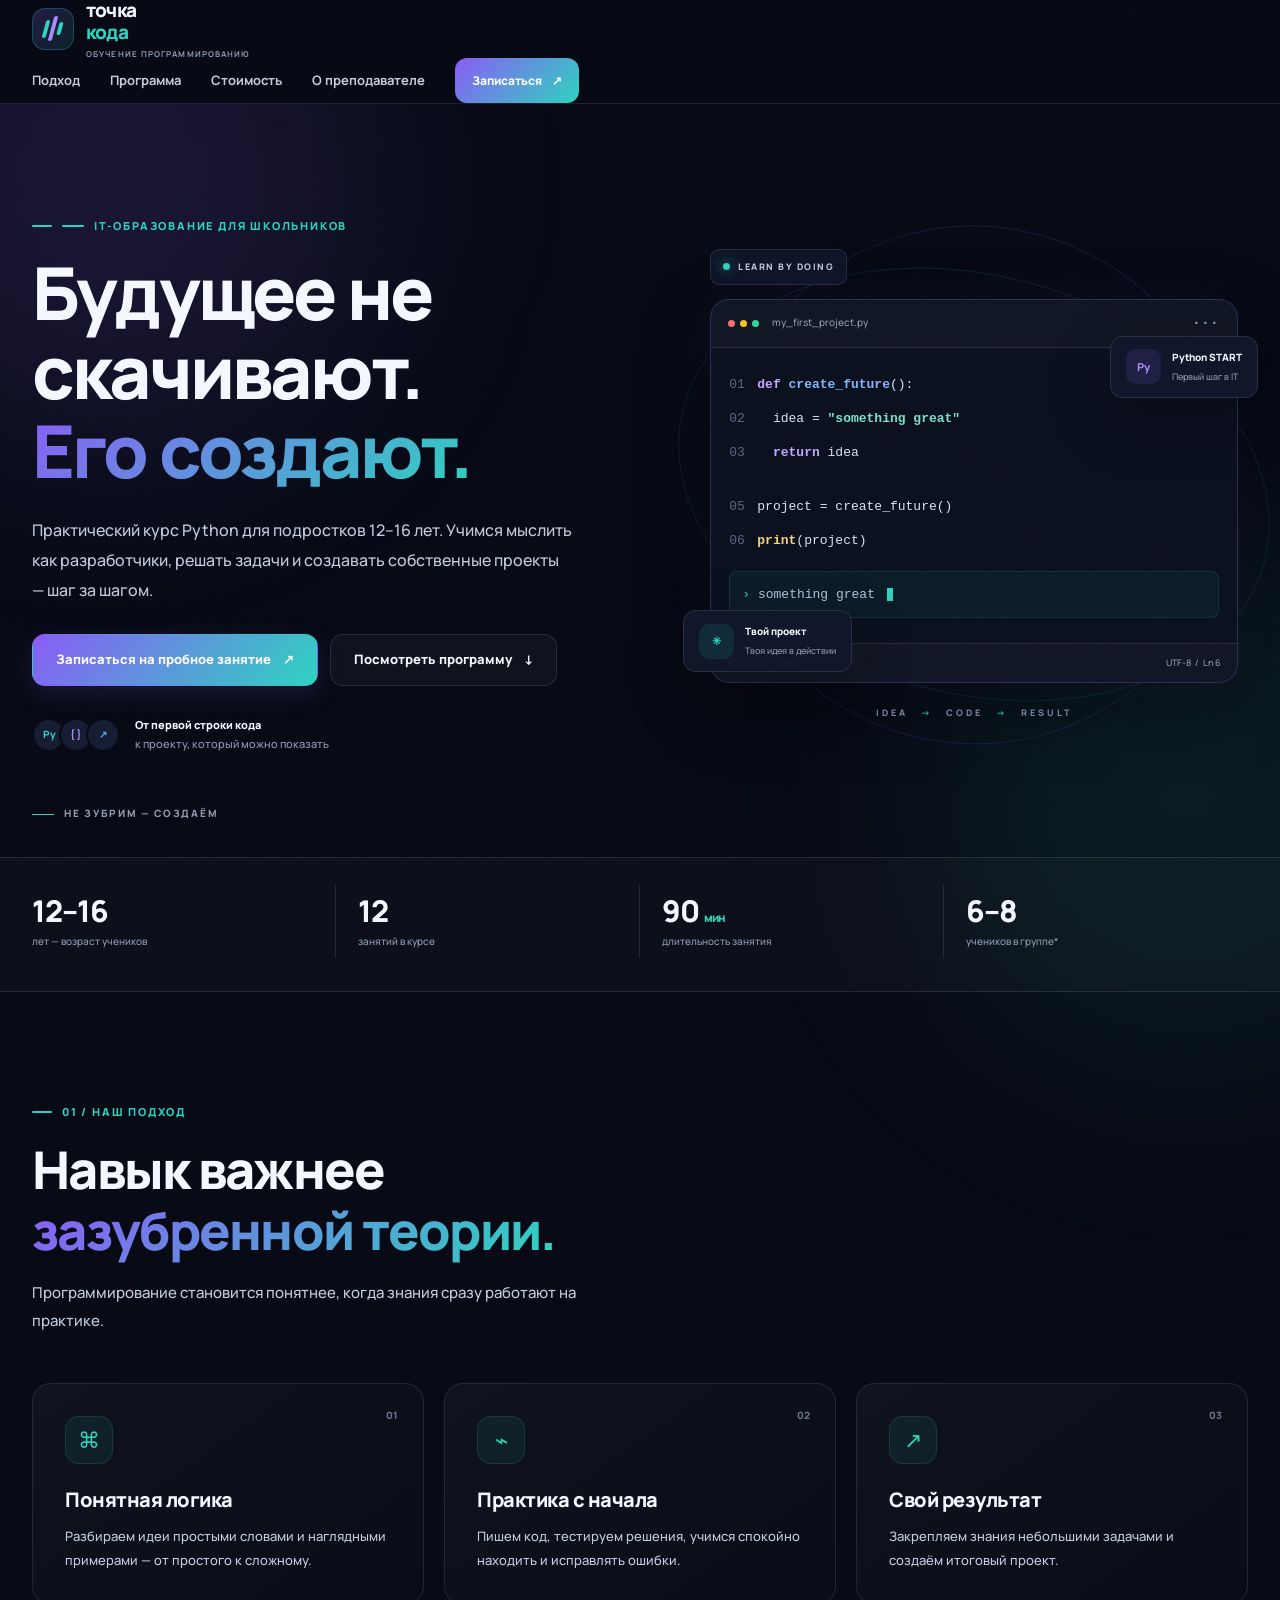
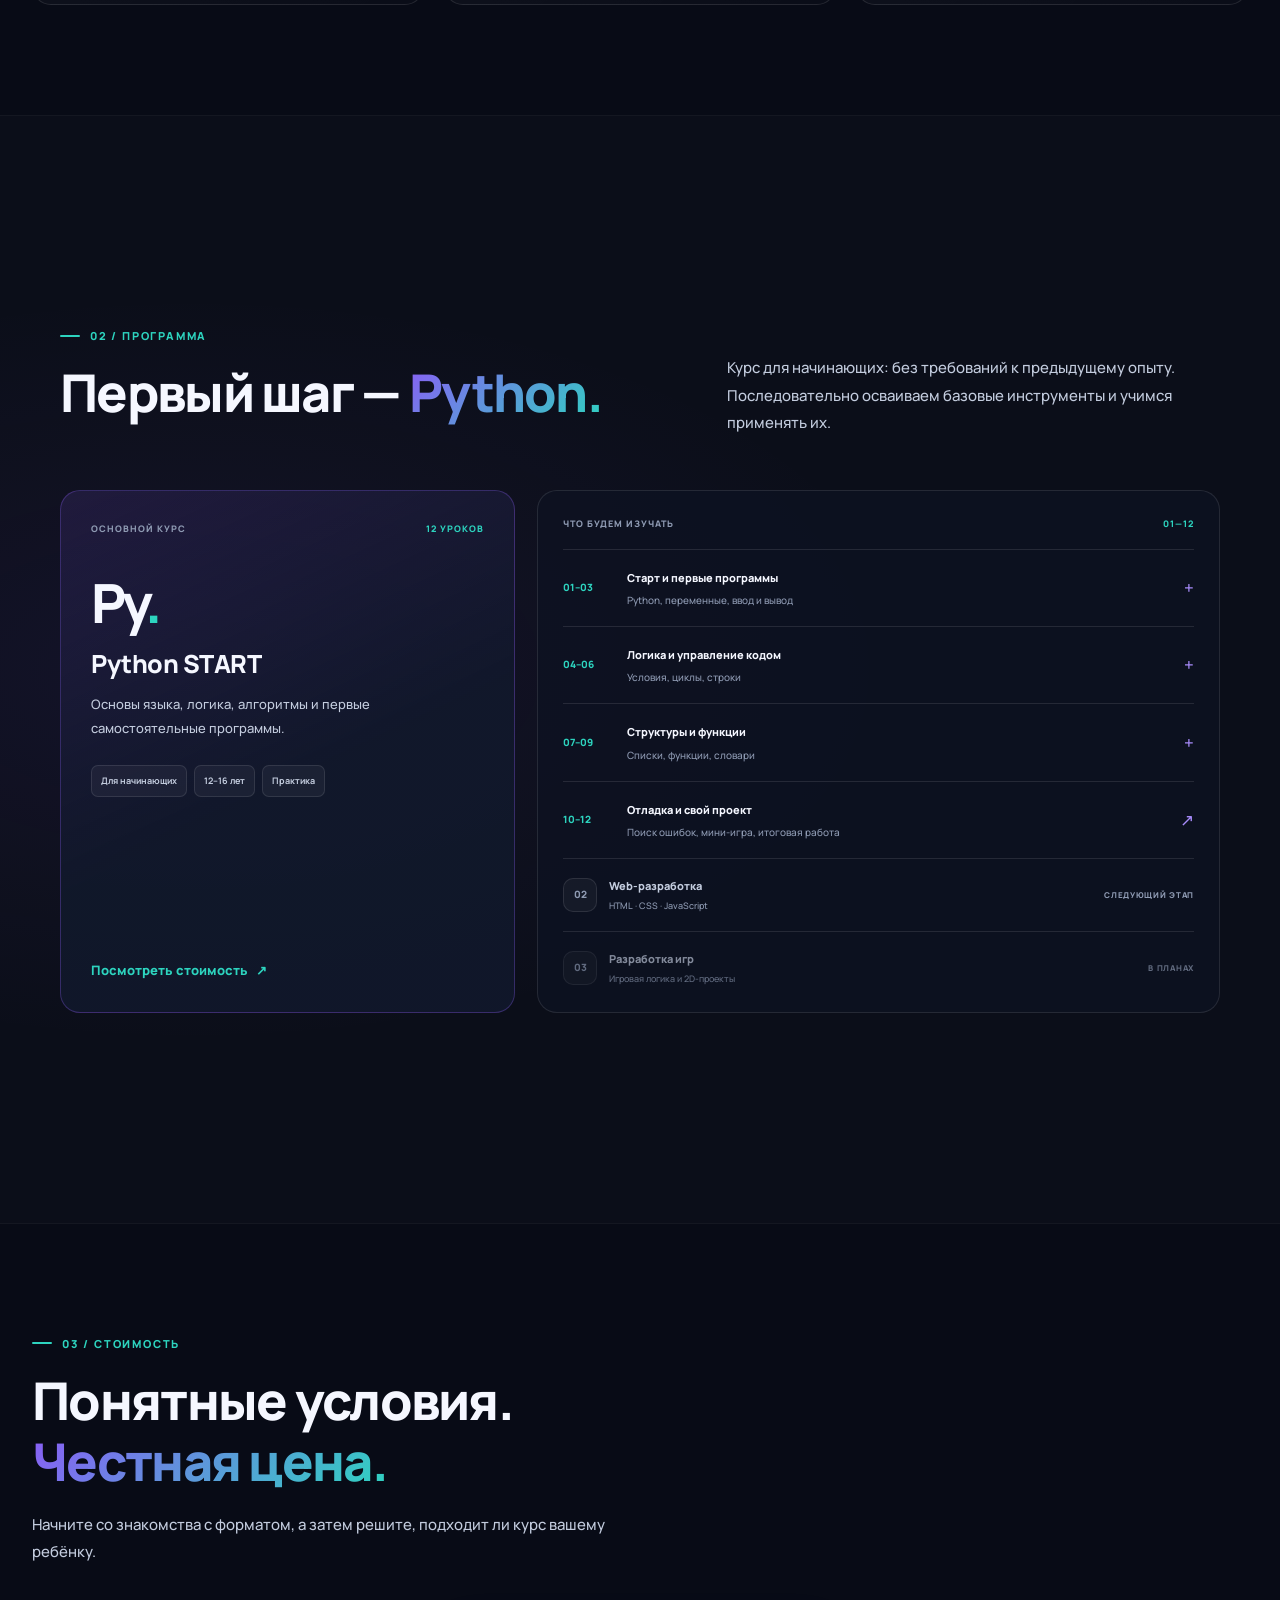
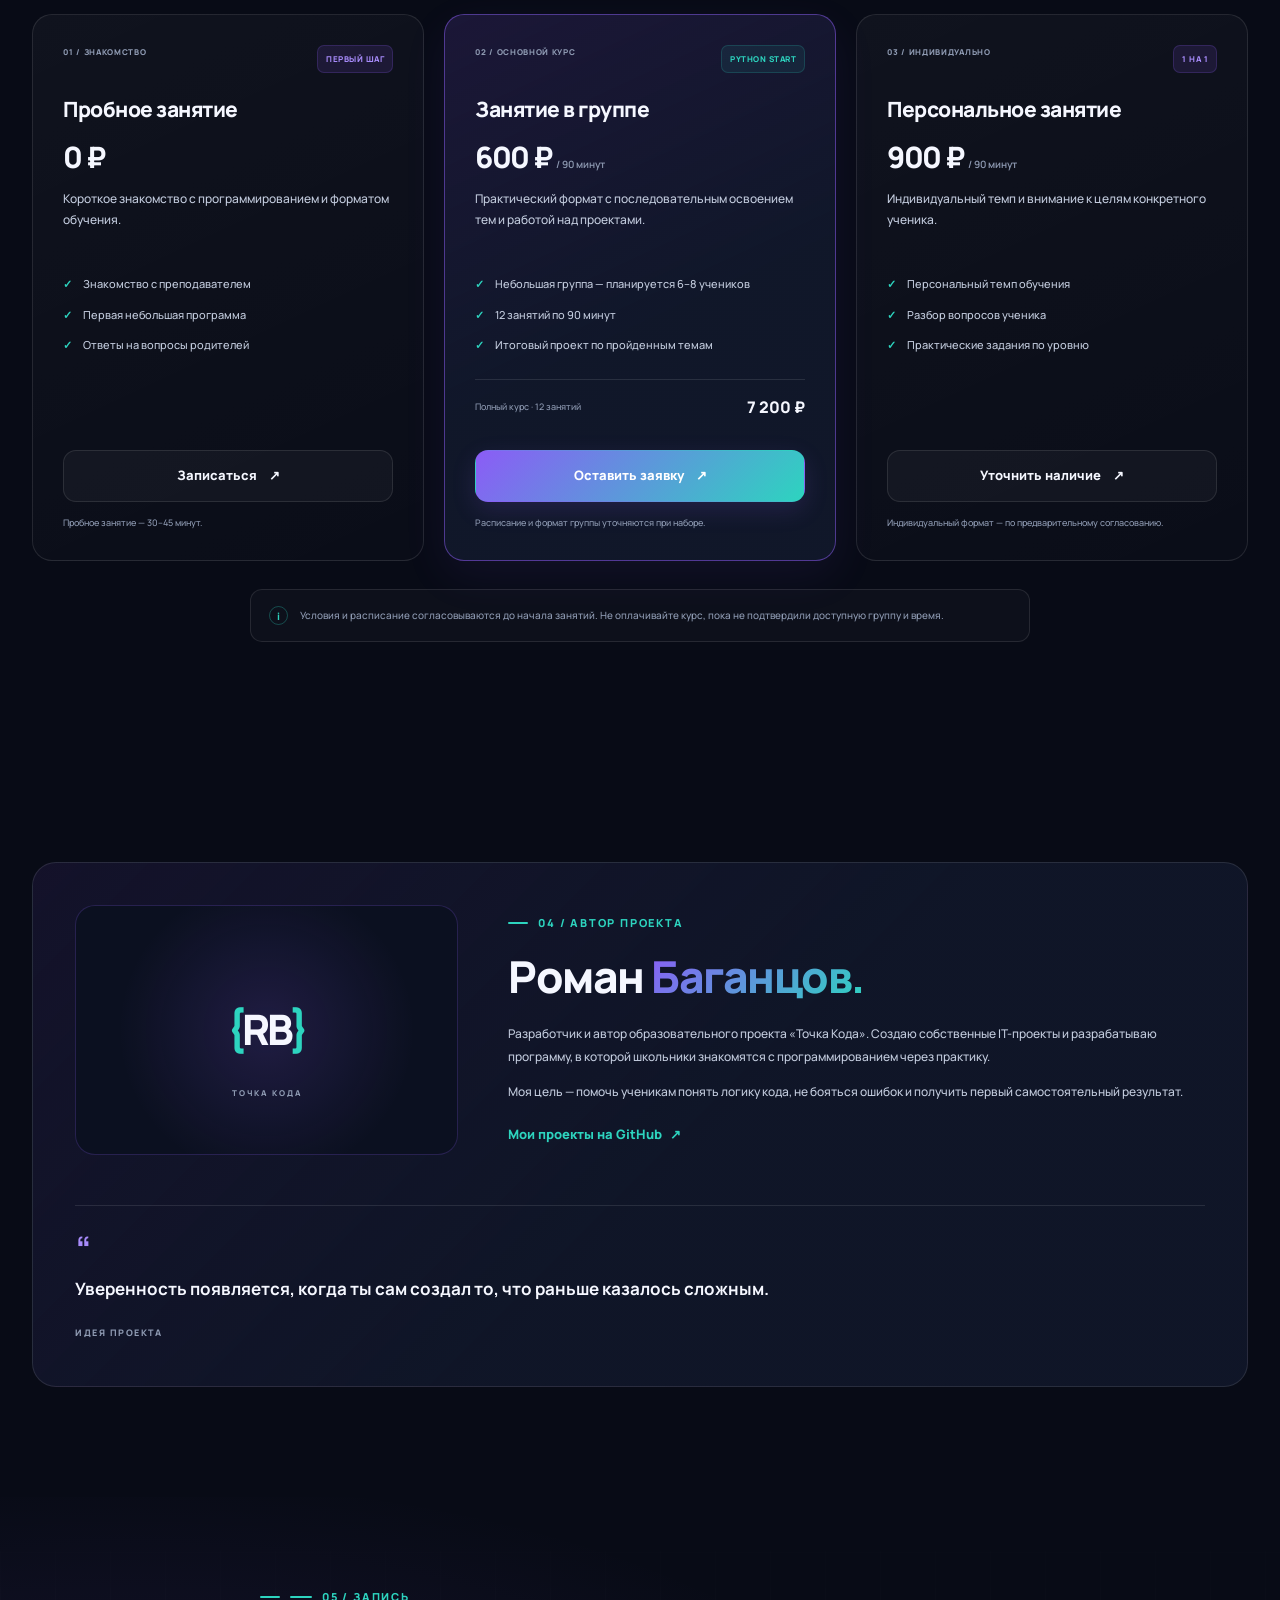
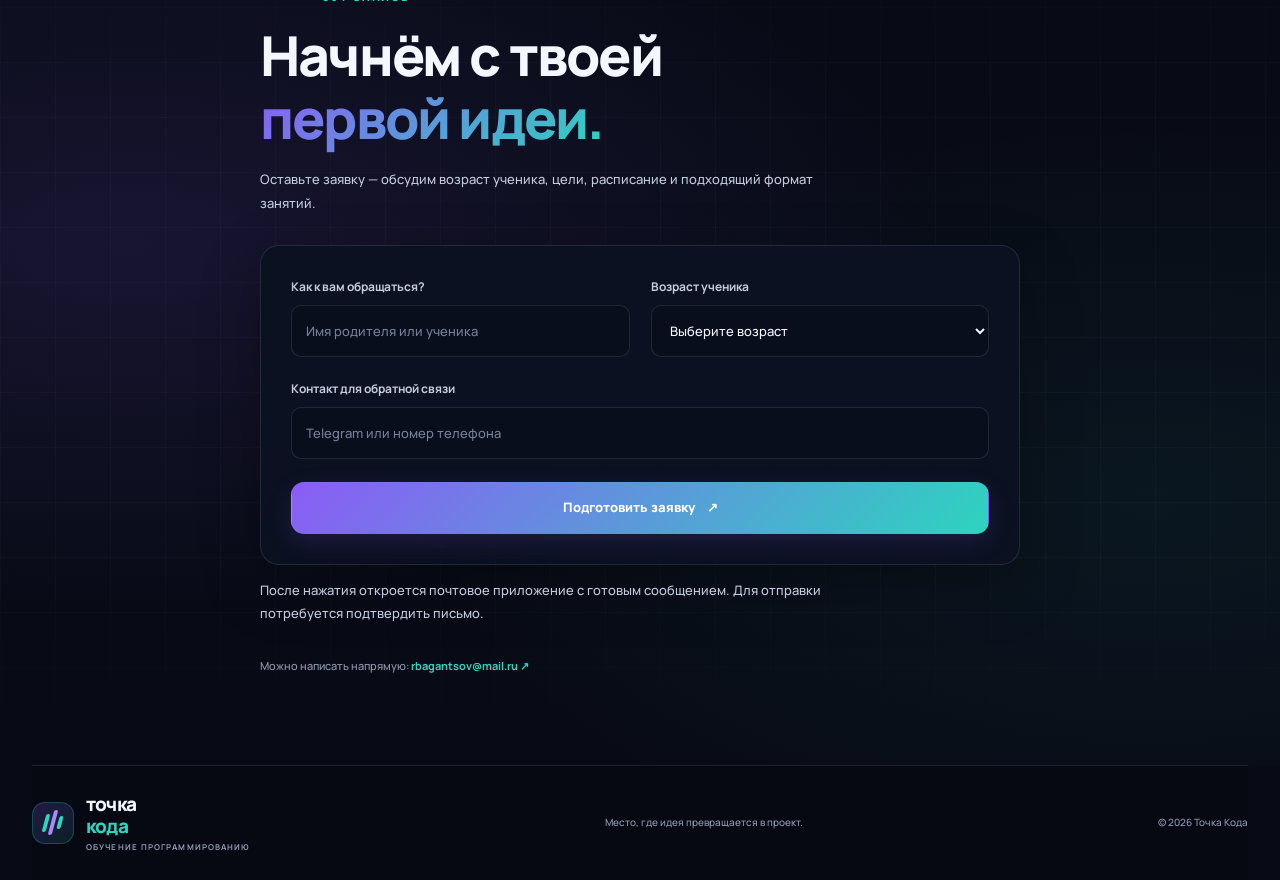
==== commit 42ba154e: "Update index.html" ====
--- a/index.html
+++ b/index.html
@@ -82,7 +82,7 @@
       <div class="price-grid">
         <article class="price-card trial-card reveal"><div class="price-topline"><span>01 / ЗНАКОМСТВО</span><span class="price-badge">ПЕРВЫЙ ШАГ</span></div><h3>Пробное занятие</h3><div class="price-value">0 ₽</div><p>Короткое знакомство с программированием и форматом обучения.</p><ul><li>Знакомство с преподавателем</li><li>Первая небольшая программа</li><li>Ответы на вопросы родителей</li></ul><a class="btn btn-secondary full-btn" href="#contact">Записаться <span>↗</span></a><small class="price-footnote">Пробное занятие — 30–45 минут.</small></article>
         <article class="price-card main-price reveal"><div class="price-topline"><span>02 / ОСНОВНОЙ КУРС</span><span class="price-badge mint-badge">PYTHON START</span></div><h3>Занятие в группе</h3><div class="price-value">600 ₽ <small>/ 90 минут</small></div><p>Практический формат с последовательным освоением тем и работой над проектами.</p><ul><li>Небольшая группа — планируется 6–8 учеников</li><li>12 занятий по 90 минут</li><li>Итоговый проект по пройденным темам</li></ul><div class="course-total"><span>Полный курс · 12 занятий</span><strong>7 200 ₽</strong></div><a class="btn btn-primary full-btn" href="#contact">Оставить заявку <span>↗</span></a><small class="price-footnote">Расписание и формат группы уточняются при наборе.</small></article>
-        <article class="price-card individual-card reveal"><div class="price-topline"><span>03 / ИНДИВИДУАЛЬНО</span><span class="price-badge">1 НА 1</span></div><h3>Персональное занятие</h3><div class="price-value">1 200 ₽ <small>/ 90 минут</small></div><p>Индивидуальный темп и внимание к целям конкретного ученика.</p><ul><li>Персональный темп обучения</li><li>Разбор вопросов ученика</li><li>Практические задания по уровню</li></ul><a class="btn btn-secondary full-btn" href="#contact">Уточнить наличие <span>↗</span></a><small class="price-footnote">Индивидуальный формат — по предварительному согласованию.</small></article>
+        <article class="price-card individual-card reveal"><div class="price-topline"><span>03 / ИНДИВИДУАЛЬНО</span><span class="price-badge">1 НА 1</span></div><h3>Персональное занятие</h3><div class="price-value">900 ₽ <small>/ 90 минут</small></div><p>Индивидуальный темп и внимание к целям конкретного ученика.</p><ul><li>Персональный темп обучения</li><li>Разбор вопросов ученика</li><li>Практические задания по уровню</li></ul><a class="btn btn-secondary full-btn" href="#contact">Уточнить наличие <span>↗</span></a><small class="price-footnote">Индивидуальный формат — по предварительному согласованию.</small></article>
       </div>
       <p class="pricing-note"><span>i</span> Условия и расписание согласовываются до начала занятий. Не оплачивайте курс, пока не подтвердили доступную группу и время.</p>
     </section>
